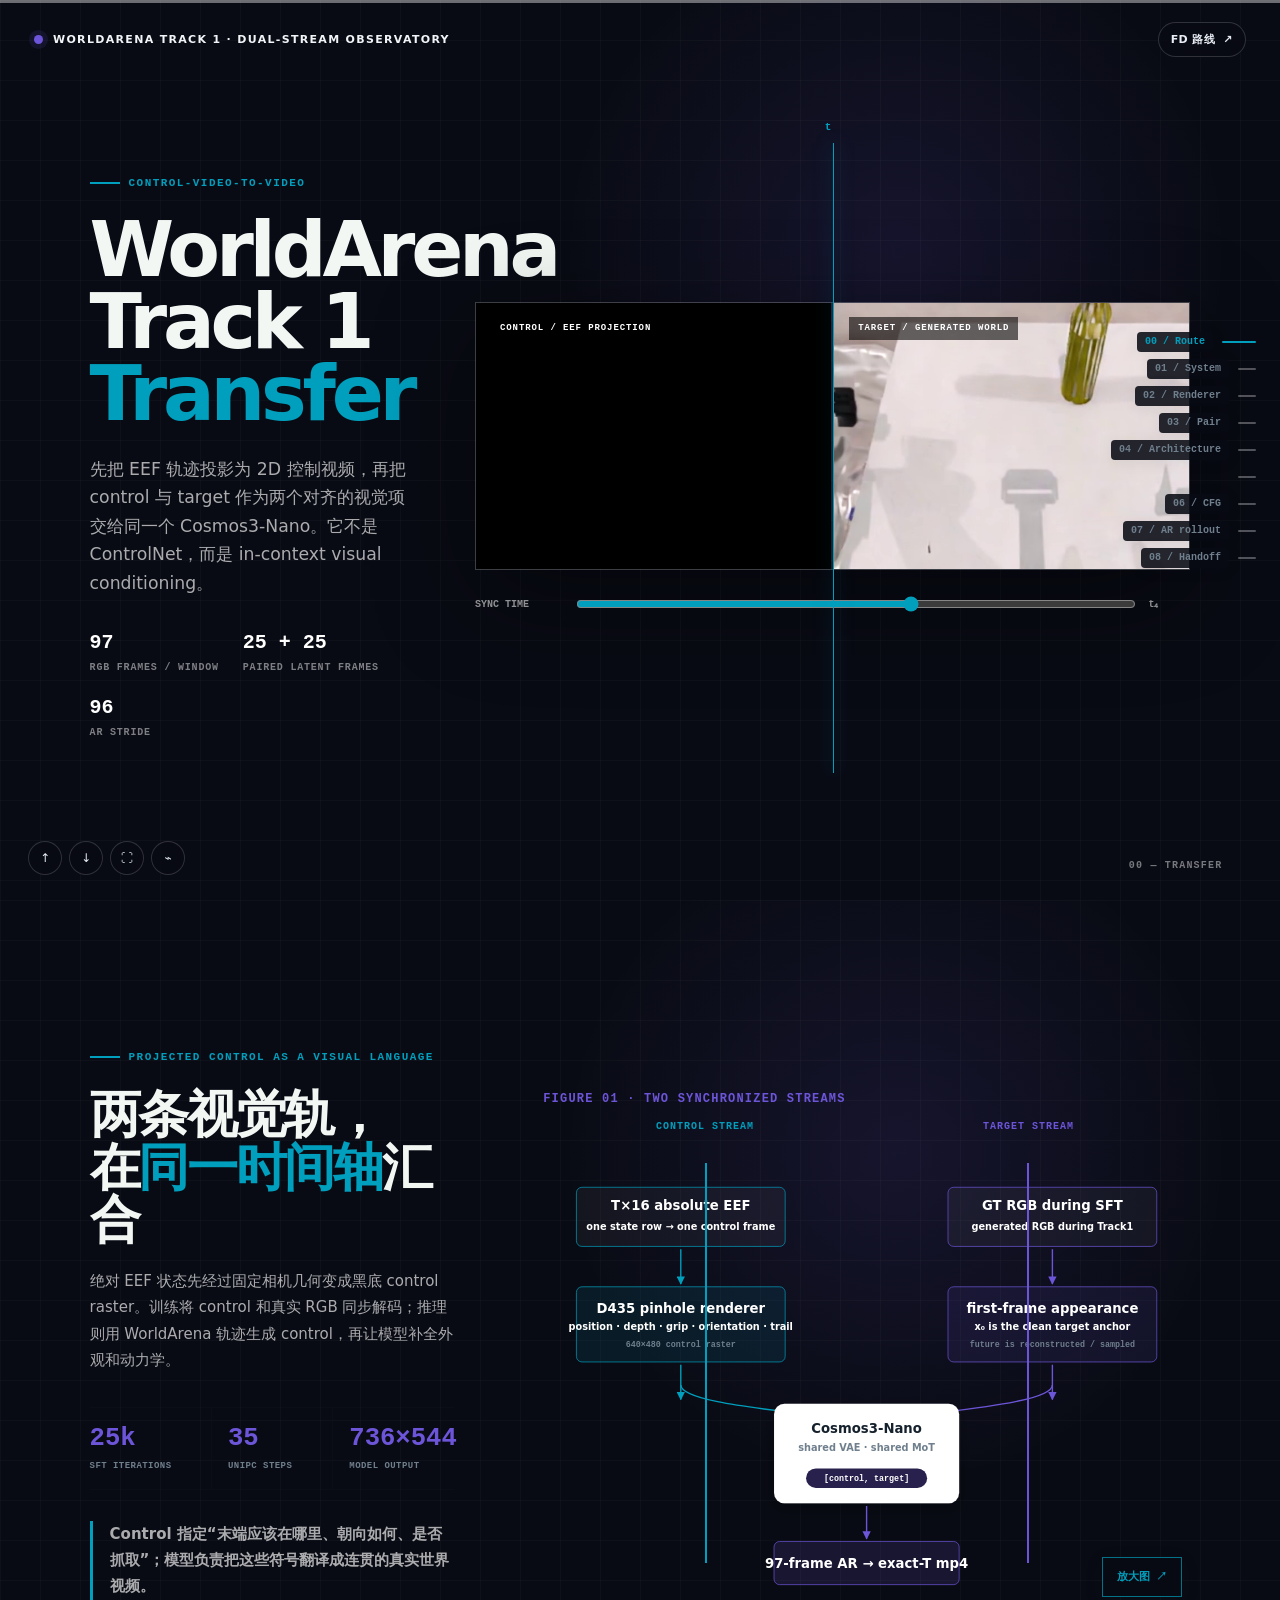
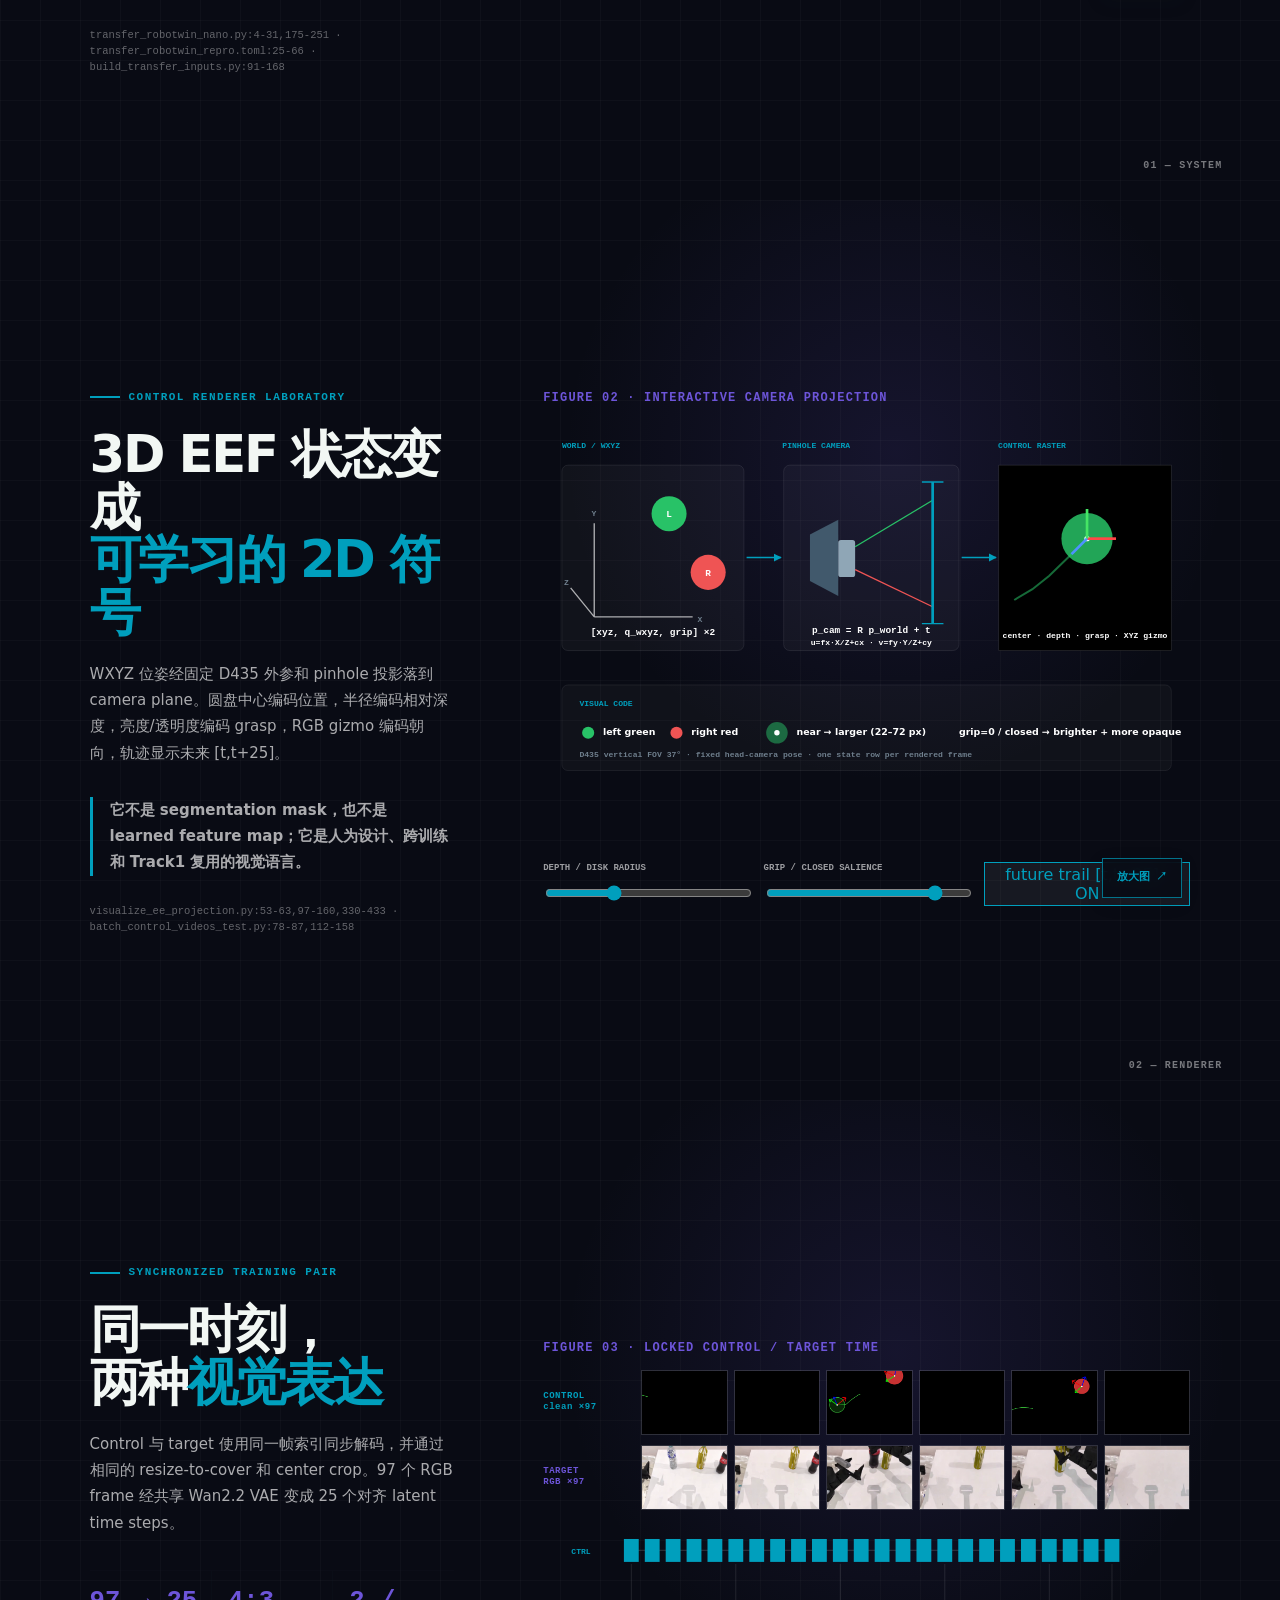
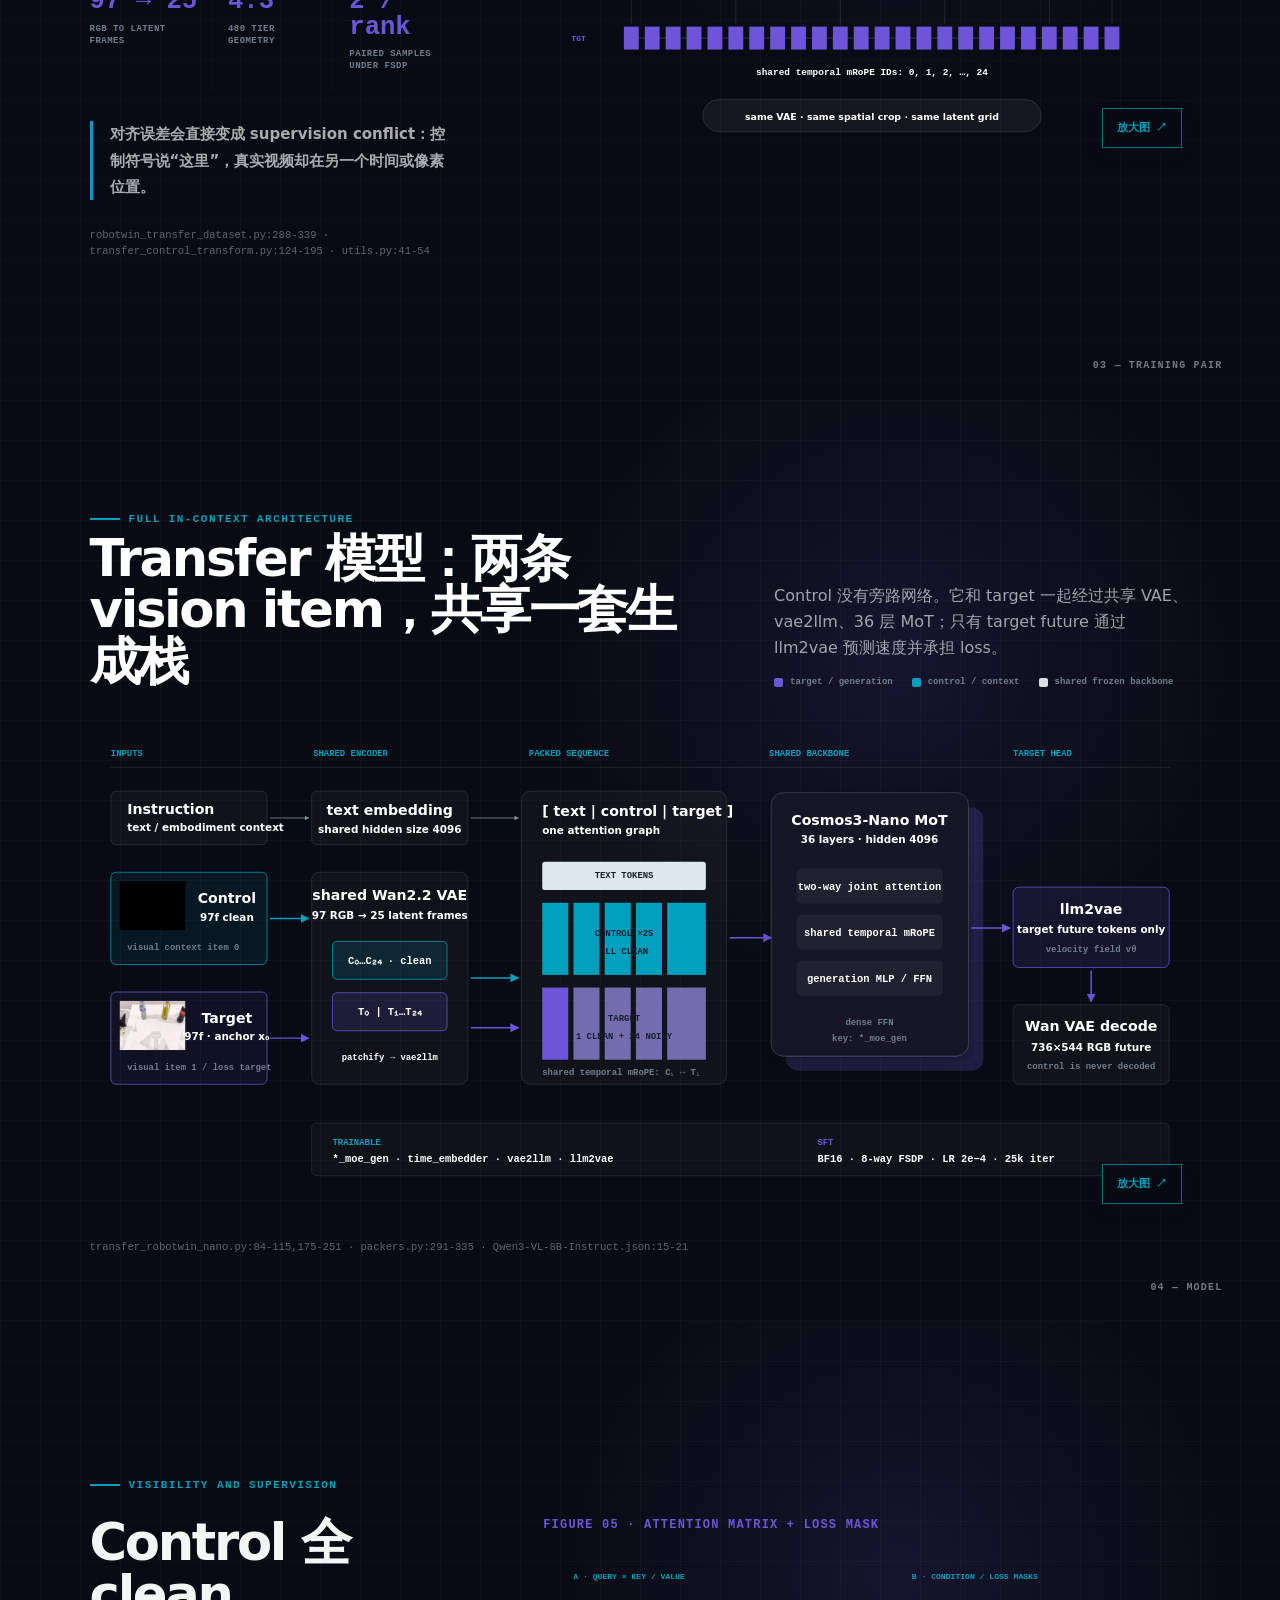
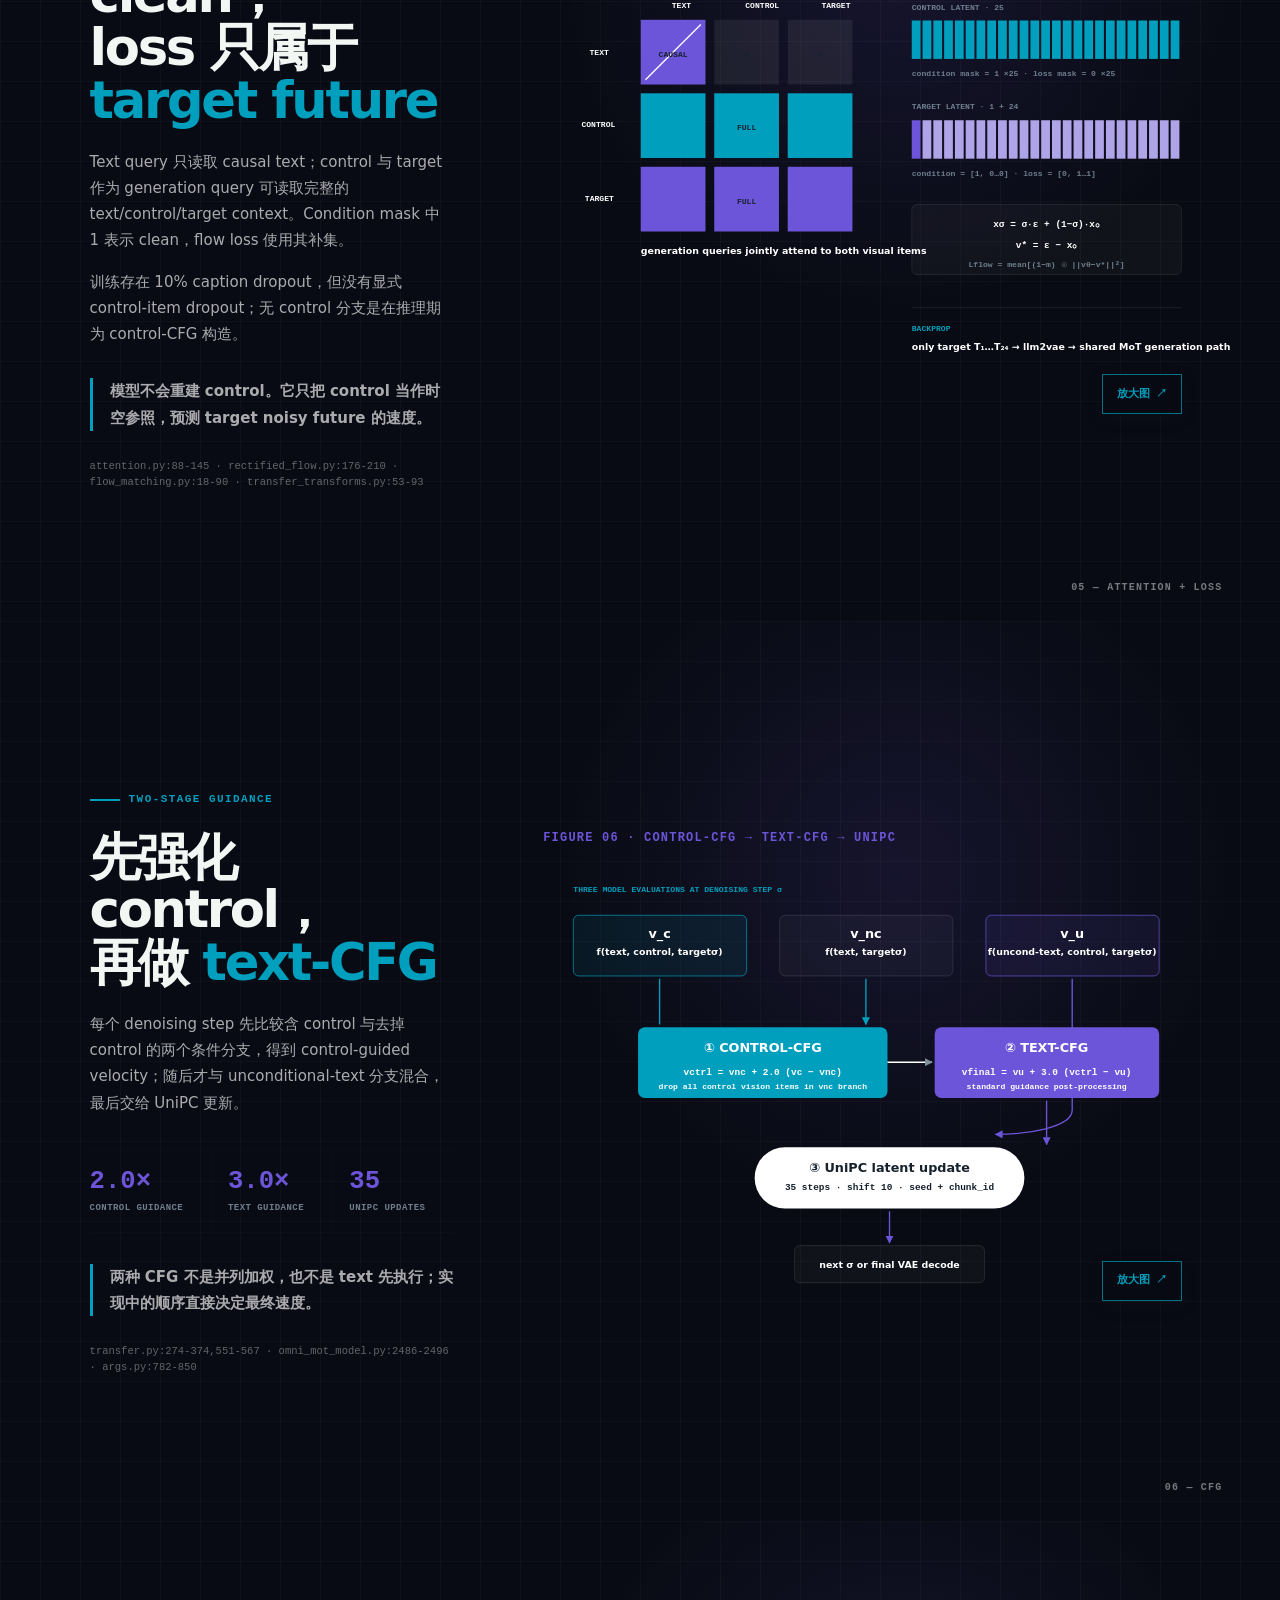
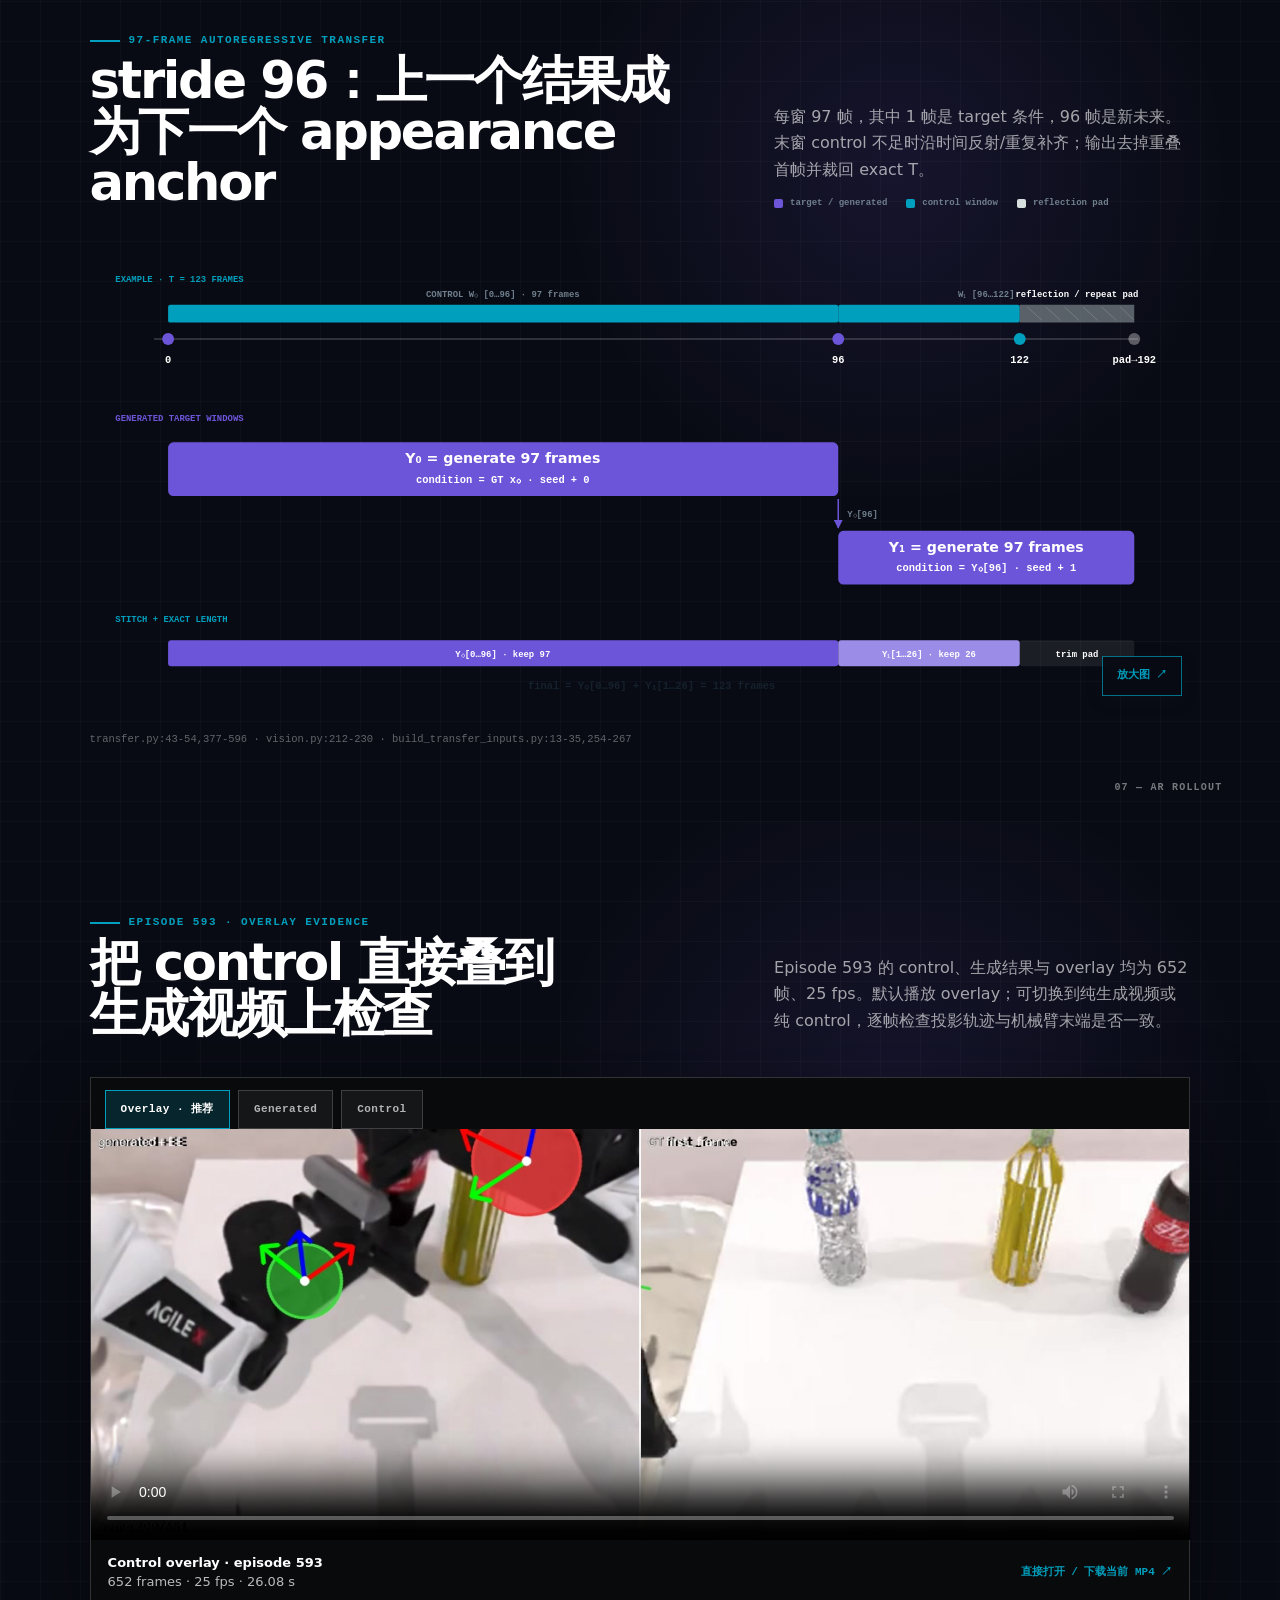
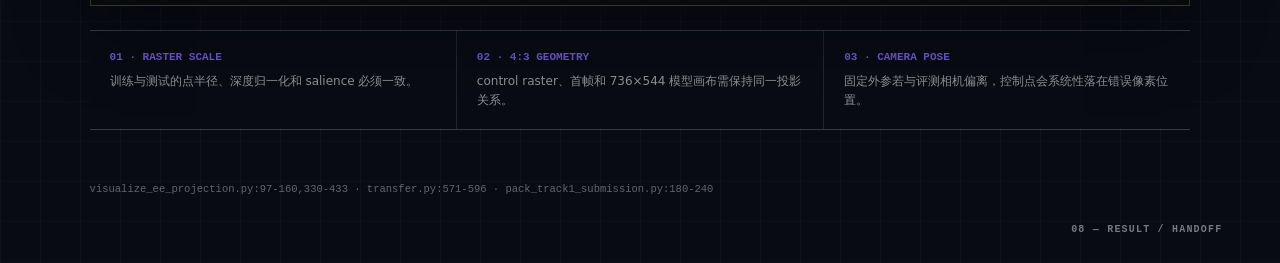
==== WorldArena_Track1_Transfer.html @ 80fefab1 "Initial commit: WorldArena Track1 offline explainer" ====
<!doctype html>
<html lang="zh-CN">
<head>
  <meta charset="utf-8">
  <meta name="viewport" content="width=device-width,initial-scale=1">
  <meta name="color-scheme" content="dark">
  <title>WorldArena Track 1 · Transfer / Control-Video-to-Video</title>
  <link rel="stylesheet" href="route_explainer.css">
</head>
<body class="transfer">
  <div class="progress" aria-hidden="true"><i></i></div>
  <header class="masthead">
    <div class="brand">WorldArena Track 1 · Dual-stream Observatory</div>
    <a class="route-switch" href="WorldArena_Track1_FD.html">FD 路线 <span aria-hidden="true">↗</span></a>
  </header>
  <nav class="chapter-nav" aria-label="章节导航">
    <a href="#cover"><span>00 / Route</span></a>
    <a href="#overview"><span>01 / System</span></a>
    <a href="#renderer"><span>02 / Renderer</span></a>
    <a href="#pair"><span>03 / Pair</span></a>
    <a href="#architecture"><span>04 / Architecture</span></a>
    <a href="#attention"><span>05 / Attention + Loss</span></a>
    <a href="#sampling"><span>06 / CFG</span></a>
    <a href="#ar"><span>07 / AR rollout</span></a>
    <a href="#result"><span>08 / Handoff</span></a>
  </nav>
  <div class="controls" aria-label="演示控制">
    <button data-prev title="上一节">↑</button>
    <button data-next title="下一节">↓</button>
    <button data-fullscreen title="全屏（F）">⛶</button>
    <button data-print title="打印 / 导出 PDF">⌁</button>
  </div>

  <svg width="0" height="0" style="position:absolute" aria-hidden="true">
    <defs>
      <marker id="arrow" viewBox="0 0 10 10" refX="9" refY="5" markerWidth="6" markerHeight="6" orient="auto-start-reverse"><path d="M0 0 10 5 0 10z" fill="#81919a"/></marker>
      <marker id="arrow-accent" viewBox="0 0 10 10" refX="9" refY="5" markerWidth="6" markerHeight="6" orient="auto-start-reverse"><path d="M0 0 10 5 0 10z" fill="#6d55d9"/></marker>
      <marker id="arrow-hot" viewBox="0 0 10 10" refX="9" refY="5" markerWidth="6" markerHeight="6" orient="auto-start-reverse"><path d="M0 0 10 5 0 10z" fill="#009fbd"/></marker>
      <filter id="soft-shadow" x="-20%" y="-20%" width="140%" height="150%"><feDropShadow dx="0" dy="8" stdDeviation="10" flood-color="#000" flood-opacity=".3"/></filter>
    </defs>
  </svg>

  <main>
    <section class="scene dual-hero dark" id="cover" data-index="00 — TRANSFER">
      <div class="hero-copy">
        <p class="eyebrow" data-animate>Control-video-to-video</p>
        <h1 data-animate="delay-1">WorldArena<br>Track 1 <em>Transfer</em></h1>
        <p class="lede" data-animate="delay-2">先把 EEF 轨迹投影为 2D 控制视频，再把 control 与 target 作为两个对齐的视觉项交给同一个 Cosmos3-Nano。它不是 ControlNet，而是 in-context visual conditioning。</p>
        <div class="hero-meta" data-animate="delay-3">
          <div><b>97</b><span>RGB frames / window</span></div>
          <div><b>25 + 25</b><span>paired latent frames</span></div>
          <div><b>96</b><span>AR stride</span></div>
        </div>
      </div>
      <div class="dual-stage" data-animate="delay-2" aria-label="同步 control 与 target 输出预览">
        <div class="dual-frame">
          <div class="dual-pane" data-label="CONTROL / EEF PROJECTION"><img id="hero-control" src="assets/demos/transfer593_control_04.png" alt="第4个时刻的控制视频帧"></div>
          <div class="dual-pane" data-label="TARGET / GENERATED WORLD"><img id="hero-output" src="assets/demos/transfer593_generated_04.png" alt="第4个时刻的生成输出帧"></div>
          <div class="sync-cursor" aria-hidden="true"></div>
        </div>
        <label class="scrubber"><span>SYNC TIME</span><input id="hero-scrub" type="range" min="1" max="6" value="4" step="1" aria-label="同步浏览 control 和 output 帧"><output id="hero-time">t₄</output></label>
      </div>
    </section>

    <section class="scene split dark" id="overview" data-index="01 — SYSTEM">
      <div class="copy">
        <p class="eyebrow" data-animate>Projected control as a visual language</p>
        <h2 data-animate="delay-1">两条视觉轨，<br>在<span style="color:var(--accent-2)">同一时间轴</span>汇合</h2>
        <p data-animate="delay-2">绝对 EEF 状态先经过固定相机几何变成黑底 control raster。训练将 control 和真实 RGB 同步解码；推理则用 WorldArena 轨迹生成 control，再让模型补全外观和动力学。</p>
        <div class="metrics" data-animate="delay-2">
          <div class="metric"><b>25k</b><span>SFT iterations</span></div>
          <div class="metric"><b>35</b><span>UniPC steps</span></div>
          <div class="metric"><b>736×544</b><span>model output</span></div>
        </div>
        <p class="takeaway" data-animate="delay-3">Control 指定“末端应该在哪里、朝向如何、是否抓取”；模型负责把这些符号翻译成连贯的真实世界视频。</p>
        <p class="source">transfer_robotwin_nano.py:4-31,175-251 · transfer_robotwin_repro.toml:25-66 · build_transfer_inputs.py:91-168</p>
      </div>
      <div class="figure paired-rails" data-animate="delay-1">
        <span class="figure-label">Figure 01 · two synchronized streams</span>
        <div class="rail-labels"><span>CONTROL STREAM</span><span>TARGET STREAM</span></div>
        <svg viewBox="0 0 930 650" role="img" aria-label="Transfer 从 EEF 控制到生成视频的双流系统图">
          <rect x="48" y="55" width="300" height="85" rx="8" fill="#ffffff0b" stroke="#009fbd"/>
          <text x="198" y="88" text-anchor="middle" class="label inverse" fill="#fff">T×16 absolute EEF</text><text x="198" y="116" text-anchor="middle" class="small inverse" fill="#fff">one state row → one control frame</text>
          <rect x="582" y="55" width="300" height="85" rx="8" fill="#ffffff0b" stroke="#6d55d9"/>
          <text x="732" y="88" text-anchor="middle" class="label inverse" fill="#fff">GT RGB during SFT</text><text x="732" y="116" text-anchor="middle" class="small inverse" fill="#fff">generated RGB during Track1</text>
          <path d="M198 144V194" stroke="#009fbd" stroke-width="2" marker-end="url(#arrow-hot)"/><path d="M732 144V194" stroke="#6d55d9" stroke-width="2" marker-end="url(#arrow-accent)"/>
          <rect x="48" y="198" width="300" height="108" rx="8" fill="#009fbd1b" stroke="#009fbd"/>
          <text x="198" y="235" text-anchor="middle" class="label inverse" fill="#fff">D435 pinhole renderer</text><text x="198" y="260" text-anchor="middle" class="small inverse" fill="#fff">position · depth · grip · orientation · trail</text><text x="198" y="285" text-anchor="middle" class="micro" fill="#63e0f3">640×480 control raster</text>
          <rect x="582" y="198" width="300" height="108" rx="8" fill="#6d55d91b" stroke="#6d55d9"/>
          <text x="732" y="235" text-anchor="middle" class="label inverse" fill="#fff">first-frame appearance</text><text x="732" y="260" text-anchor="middle" class="small inverse" fill="#fff">x₀ is the clean target anchor</text><text x="732" y="285" text-anchor="middle" class="micro" fill="#a99cff">future is reconstructed / sampled</text>
          <path d="M198 310V360" stroke="#009fbd" stroke-width="2" marker-end="url(#arrow-hot)"/><path d="M732 310V360" stroke="#6d55d9" stroke-width="2" marker-end="url(#arrow-accent)"/>
          <path d="M198 339C198 368 385 378 433 390" fill="none" stroke="#009fbd" stroke-width="2"/>
          <path d="M732 339C732 368 545 378 497 390" fill="none" stroke="#6d55d9" stroke-width="2"/>
          <rect x="332" y="366" width="266" height="143" rx="15" fill="#fff" filter="url(#soft-shadow)"/>
          <text x="465" y="408" text-anchor="middle" class="label">Cosmos3-Nano</text><text x="465" y="434" text-anchor="middle" class="small">shared VAE · shared MoT</text>
          <rect x="378" y="459" width="174" height="28" rx="14" fill="#28204d"/><text x="465" y="477" text-anchor="middle" class="micro inverse" fill="#fff">[control, target]</text>
          <path d="M465 513V560" stroke="#6d55d9" stroke-width="2" marker-end="url(#arrow-accent)"/>
          <rect x="332" y="564" width="266" height="62" rx="8" fill="#6d55d927" stroke="#6d55d9"/>
          <text x="465" y="602" text-anchor="middle" class="label inverse" fill="#fff">97-frame AR → exact-T mp4</text>
        </svg>
      </div>
    </section>

    <section class="scene split dark" id="renderer" data-index="02 — RENDERER">
      <div class="copy">
        <p class="eyebrow" data-animate>Control renderer laboratory</p>
        <h2 data-animate="delay-1">3D EEF 状态变成<br><span style="color:var(--accent-2)">可学习的 2D 符号</span></h2>
        <p data-animate="delay-2">WXYZ 位姿经固定 D435 外参和 pinhole 投影落到 camera plane。圆盘中心编码位置，半径编码相对深度，亮度/透明度编码 grasp，RGB gizmo 编码朝向，轨迹显示未来 [t,t+25]。</p>
        <p class="takeaway" data-animate="delay-3">它不是 segmentation mask，也不是 learned feature map；它是人为设计、跨训练和 Track1 复用的视觉语言。</p>
        <p class="source">visualize_ee_projection.py:53-63,97-160,330-433 · batch_control_videos_test.py:78-87,112-158</p>
      </div>
      <div class="figure" data-animate="delay-1">
        <span class="figure-label">Figure 02 · interactive camera projection</span>
        <svg id="renderer-svg" viewBox="0 0 960 620" role="img" aria-label="EEF 从世界坐标到相机平面的投影实验图">
          <text x="28" y="42" class="micro accent2" fill="#009fbd">WORLD / WXYZ</text><text x="355" y="42" class="micro accent2" fill="#009fbd">PINHOLE CAMERA</text><text x="675" y="42" class="micro accent2" fill="#009fbd">CONTROL RASTER</text>
          <rect x="28" y="67" width="270" height="275" rx="9" fill="#ffffff08" stroke="#ffffff20"/>
          <path d="M76 292V153M76 292H222M76 292L41 249" stroke="#fff" stroke-width="2" opacity=".65"/>
          <text x="72" y="142" class="micro" fill="#53dd8b">Y</text><text x="229" y="299" class="micro" fill="#ff6b6b">X</text><text x="31" y="245" class="micro" fill="#65a7ff">Z</text>
          <circle cx="187" cy="139" r="26" fill="#28c267"/><text x="187" y="144" text-anchor="middle" class="mono inverse" fill="#fff">L</text>
          <circle cx="245" cy="226" r="26" fill="#ef5454"/><text x="245" y="231" text-anchor="middle" class="mono inverse" fill="#fff">R</text>
          <text x="163" y="319" text-anchor="middle" class="mono inverse" fill="#fff">[xyz, q_wxyz, grip] ×2</text>

          <path d="M302 204H353" stroke="#009fbd" stroke-width="2" marker-end="url(#arrow-hot)"/>
          <rect x="357" y="67" width="260" height="275" rx="9" fill="#ffffff08" stroke="#ffffff20"/>
          <path d="M396 170L438 148V261L396 239Z" fill="#41596c"/><rect x="438" y="178" width="25" height="55" rx="4" fill="#8fa6b6"/>
          <path id="ray-l" d="M463 188L578 119" stroke="#28c267" stroke-width="2"/><path id="ray-r" d="M463 222L578 277" stroke="#ef5454" stroke-width="2"/>
          <path d="M578 92V302" stroke="#009fbd" stroke-width="4"/><path d="M562 92H594M562 302H594" stroke="#009fbd" stroke-width="2"/>
          <text x="487" y="316" text-anchor="middle" class="mono inverse" fill="#fff">p_cam = R p_world + t</text><text x="487" y="334" text-anchor="middle" class="micro inverse" fill="#fff">u=fx·X/Z+cx · v=fy·Y/Z+cy</text>

          <path d="M621 204H672" stroke="#009fbd" stroke-width="2" marker-end="url(#arrow-hot)"/>
          <rect x="676" y="67" width="256" height="275" fill="#000" stroke="#ffffff25"/>
          <polyline id="future-trail" points="699,267 726,251 751,231 780,203 807,176" fill="none" stroke="#28c267" stroke-width="3" opacity=".55"/>
          <circle id="control-disk" cx="807" cy="176" r="38" fill="#28c267" fill-opacity=".85"/>
          <circle cx="807" cy="176" r="4" fill="#fff"/>
          <path d="M807 176L850 176" stroke="#ff4747" stroke-width="4"/><path d="M807 176L807 132" stroke="#45e565" stroke-width="4"/><path d="M807 176L784 199" stroke="#4e92ff" stroke-width="4"/>
          <text x="804" y="323" text-anchor="middle" class="micro inverse" fill="#fff">center · depth · grasp · XYZ gizmo</text>

          <rect x="28" y="393" width="904" height="127" rx="9" fill="#ffffff07" stroke="#ffffff1c"/>
          <text x="54" y="425" class="micro accent2" fill="#009fbd">VISUAL CODE</text>
          <circle cx="67" cy="464" r="9" fill="#28c267"/><text x="89" y="468" class="small inverse" fill="#fff">left green</text>
          <circle cx="198" cy="464" r="9" fill="#ef5454"/><text x="220" y="468" class="small inverse" fill="#fff">right red</text>
          <circle cx="347" cy="464" r="16" fill="#28c267" opacity=".5"/><circle cx="347" cy="464" r="4" fill="#fff"/><text x="376" y="468" class="small inverse" fill="#fff">near → larger (22–72 px)</text>
          <text x="617" y="468" class="small inverse" fill="#fff">grip=0 / closed → brighter + more opaque</text>
          <text x="54" y="500" class="micro" fill="#ffffff88">D435 vertical FOV 37° · fixed head-camera pose · one state row per rendered frame</text>
        </svg>
        <div class="lab-controls">
          <label>DEPTH / DISK RADIUS<input id="depth" type="range" min="22" max="72" value="38" aria-label="控制投影圆盘半径"></label>
          <label>GRIP / CLOSED SALIENCE<input id="grip" type="range" min="0" max="100" value="85" aria-label="控制抓取亮度和透明度"></label>
          <button id="trail-toggle" type="button" aria-pressed="true">future trail [t,t+25] · ON</button>
        </div>
      </div>
    </section>

    <section class="scene split dark" id="pair" data-index="03 — TRAINING PAIR">
      <div class="copy">
        <p class="eyebrow" data-animate>Synchronized training pair</p>
        <h2 data-animate="delay-1">同一时刻，<br>两种<span style="color:var(--accent-2)">视觉表达</span></h2>
        <p data-animate="delay-2">Control 与 target 使用同一帧索引同步解码，并通过相同的 resize-to-cover 和 center crop。97 个 RGB frame 经共享 Wan2.2 VAE 变成 25 个对齐 latent time steps。</p>
        <div class="metrics" data-animate="delay-2">
          <div class="metric"><b>97 → 25</b><span>RGB to latent frames</span></div>
          <div class="metric"><b>4:3</b><span>480 tier geometry</span></div>
          <div class="metric"><b>2 / rank</b><span>paired samples under FSDP</span></div>
        </div>
        <p class="takeaway" data-animate="delay-3">对齐误差会直接变成 supervision conflict：控制符号说“这里”，真实视频却在另一个时间或像素位置。</p>
        <p class="source">robotwin_transfer_dataset.py:288-339 · transfer_control_transform.py:124-195 · utils.py:41-54</p>
      </div>
      <div class="figure" data-animate="delay-1">
        <span class="figure-label">Figure 03 · locked control / target time</span>
        <div class="cinema-pair">
          <div class="cinema-row"><b>CONTROL<br>clean ×97</b><img src="assets/demos/transfer593_control_01.png" alt="control 1"><img src="assets/demos/transfer593_control_02.png" alt="control 2"><img src="assets/demos/transfer593_control_03.png" alt="control 3"><img src="assets/demos/transfer593_control_04.png" alt="control 4"><img src="assets/demos/transfer593_control_05.png" alt="control 5"><img src="assets/demos/transfer593_control_06.png" alt="control 6"></div>
          <div class="cinema-row target"><b>TARGET<br>RGB ×97</b><img src="assets/demos/transfer593_generated_01.png" alt="target 1"><img src="assets/demos/transfer593_generated_02.png" alt="target 2"><img src="assets/demos/transfer593_generated_03.png" alt="target 3"><img src="assets/demos/transfer593_generated_04.png" alt="target 4"><img src="assets/demos/transfer593_generated_05.png" alt="target 5"><img src="assets/demos/transfer593_generated_06.png" alt="target 6"></div>
        </div>
        <svg viewBox="0 0 960 360" role="img" aria-label="两条视频流进入共享VAE并对齐为25个latent时间点">
          <path d="M120 60H850" stroke="#ffffff22" stroke-width="2"/><path d="M120 190H850" stroke="#ffffff22" stroke-width="2"/>
          <text x="42" y="65" class="micro accent2" fill="#009fbd">CTRL</text><text x="42" y="195" class="micro accent" fill="#6d55d9">TGT</text>
          <g fill="#009fbd"><rect x="120" y="43" width="22" height="34"/><rect x="151" y="43" width="22" height="34"/><rect x="182" y="43" width="22" height="34"/><rect x="213" y="43" width="22" height="34"/><rect x="244" y="43" width="22" height="34"/><rect x="275" y="43" width="22" height="34"/><rect x="306" y="43" width="22" height="34"/><rect x="337" y="43" width="22" height="34"/><rect x="368" y="43" width="22" height="34"/><rect x="399" y="43" width="22" height="34"/><rect x="430" y="43" width="22" height="34"/><rect x="461" y="43" width="22" height="34"/><rect x="492" y="43" width="22" height="34"/><rect x="523" y="43" width="22" height="34"/><rect x="554" y="43" width="22" height="34"/><rect x="585" y="43" width="22" height="34"/><rect x="616" y="43" width="22" height="34"/><rect x="647" y="43" width="22" height="34"/><rect x="678" y="43" width="22" height="34"/><rect x="709" y="43" width="22" height="34"/><rect x="740" y="43" width="22" height="34"/><rect x="771" y="43" width="22" height="34"/><rect x="802" y="43" width="22" height="34"/><rect x="833" y="43" width="22" height="34"/></g>
          <g fill="#6d55d9"><rect x="120" y="173" width="22" height="34"/><rect x="151" y="173" width="22" height="34"/><rect x="182" y="173" width="22" height="34"/><rect x="213" y="173" width="22" height="34"/><rect x="244" y="173" width="22" height="34"/><rect x="275" y="173" width="22" height="34"/><rect x="306" y="173" width="22" height="34"/><rect x="337" y="173" width="22" height="34"/><rect x="368" y="173" width="22" height="34"/><rect x="399" y="173" width="22" height="34"/><rect x="430" y="173" width="22" height="34"/><rect x="461" y="173" width="22" height="34"/><rect x="492" y="173" width="22" height="34"/><rect x="523" y="173" width="22" height="34"/><rect x="554" y="173" width="22" height="34"/><rect x="585" y="173" width="22" height="34"/><rect x="616" y="173" width="22" height="34"/><rect x="647" y="173" width="22" height="34"/><rect x="678" y="173" width="22" height="34"/><rect x="709" y="173" width="22" height="34"/><rect x="740" y="173" width="22" height="34"/><rect x="771" y="173" width="22" height="34"/><rect x="802" y="173" width="22" height="34"/><rect x="833" y="173" width="22" height="34"/></g>
          <g stroke="#ffffff28" stroke-width="1"><path d="M131 80V170"/><path d="M286 80V170"/><path d="M441 80V170"/><path d="M596 80V170"/><path d="M751 80V170"/><path d="M844 80V170"/></g>
          <text x="488" y="245" text-anchor="middle" class="mono inverse" fill="#fff">shared temporal mRoPE IDs: 0, 1, 2, …, 24</text>
          <rect x="237" y="281" width="502" height="48" rx="24" fill="#ffffff0c" stroke="#ffffff28"/><text x="488" y="311" text-anchor="middle" class="small inverse" fill="#fff">same VAE · same spatial crop · same latent grid</text>
        </svg>
      </div>
    </section>

    <section class="scene wide-scene dark" id="architecture" data-index="04 — MODEL">
      <div class="wide-head">
        <div>
          <p class="eyebrow" data-animate>Full in-context architecture</p>
          <h2 data-animate="delay-1" style="color:#fff">Transfer 模型：两条 vision item，共享一套生成栈</h2>
        </div>
        <div data-animate="delay-2">
          <p style="color:rgba(255,255,255,.62)">Control 没有旁路网络。它和 target 一起经过共享 VAE、vae2llm、36 层 MoT；只有 target future 通过 llm2vae 预测速度并承担 loss。</p>
          <div class="legend"><span><i></i>target / generation</span><span><i></i>control / context</span><span><i></i>shared frozen backbone</span></div>
        </div>
      </div>
      <div class="wide-figure" data-animate="delay-1">
        <svg viewBox="0 0 1480 650" role="img" aria-label="Transfer两个视觉项共享VAE和MoT的完整模型结构">
          <text x="28" y="42" class="micro accent2" fill="#009fbd">INPUTS</text><text x="300" y="42" class="micro accent2" fill="#009fbd">SHARED ENCODER</text><text x="590" y="42" class="micro accent2" fill="#009fbd">PACKED SEQUENCE</text><text x="913" y="42" class="micro accent2" fill="#009fbd">SHARED BACKBONE</text><text x="1241" y="42" class="micro accent2" fill="#009fbd">TARGET HEAD</text>
          <path d="M28 57H1452" stroke="#ffffff1f"/>
          <rect x="28" y="89" width="210" height="72" rx="7" fill="#ffffff08" stroke="#ffffff25"/><text x="50" y="119" class="label inverse" fill="#fff">Instruction</text><text x="50" y="143" class="small inverse" fill="#fff">text / embodiment context</text>
          <rect x="28" y="198" width="210" height="124" rx="7" fill="#009fbd16" stroke="#009fbd"/><image href="assets/demos/transfer593_control_04.png" x="40" y="210" width="88" height="66"/><text x="184" y="239" text-anchor="middle" class="label inverse" fill="#fff">Control</text><text x="184" y="263" text-anchor="middle" class="small inverse" fill="#fff">97f clean</text><text x="50" y="303" class="micro" fill="#51d6ed">visual context item 0</text>
          <rect x="28" y="359" width="210" height="124" rx="7" fill="#6d55d916" stroke="#6d55d9"/><image href="assets/demos/transfer593_generated_01.png" x="40" y="371" width="88" height="66"/><text x="184" y="400" text-anchor="middle" class="label inverse" fill="#fff">Target</text><text x="184" y="424" text-anchor="middle" class="small inverse" fill="#fff">97f · anchor x₀</text><text x="50" y="464" class="micro" fill="#aa9cff">visual item 1 / loss target</text>

          <path d="M242 125H294" stroke="#8b9aa2" marker-end="url(#arrow)"/><path d="M242 260H294" stroke="#009fbd" stroke-width="2" marker-end="url(#arrow-hot)"/><path d="M242 421H294" stroke="#6d55d9" stroke-width="2" marker-end="url(#arrow-accent)"/>
          <rect x="298" y="89" width="210" height="72" rx="7" fill="#ffffff08" stroke="#ffffff25"/><text x="403" y="121" text-anchor="middle" class="label inverse" fill="#fff">text embedding</text><text x="403" y="145" text-anchor="middle" class="small inverse" fill="#fff">shared hidden size 4096</text>
          <rect x="298" y="198" width="210" height="285" rx="10" fill="#ffffff08" stroke="#ffffff25"/>
          <text x="403" y="235" text-anchor="middle" class="label inverse" fill="#fff">shared Wan2.2 VAE</text><text x="403" y="261" text-anchor="middle" class="small inverse" fill="#fff">97 RGB → 25 latent frames</text>
          <rect x="326" y="291" width="154" height="51" rx="6" fill="#009fbd25" stroke="#009fbd"/><text x="403" y="321" text-anchor="middle" class="mono inverse" fill="#fff">C₀…C₂₄ · clean</text>
          <rect x="326" y="360" width="154" height="51" rx="6" fill="#6d55d925" stroke="#6d55d9"/><text x="403" y="390" text-anchor="middle" class="mono inverse" fill="#fff">T₀ | T₁…T₂₄</text>
          <text x="403" y="451" text-anchor="middle" class="micro inverse" fill="#fff">patchify → vae2llm</text>

          <path d="M512 125H576" stroke="#8b9aa2" marker-end="url(#arrow)"/><path d="M512 340H576" stroke="#009fbd" stroke-width="2" marker-end="url(#arrow-hot)"/><path d="M512 407H576" stroke="#6d55d9" stroke-width="2" marker-end="url(#arrow-accent)"/>
          <rect x="580" y="89" width="276" height="394" rx="12" fill="#ffffff08" stroke="#ffffff25"/>
          <text x="608" y="122" class="label inverse" fill="#fff">[ text | control | target ]</text><text x="608" y="146" class="small inverse" fill="#fff">one attention graph</text>
          <rect x="608" y="184" width="220" height="38" rx="4" fill="#dce8ee"/><text x="718" y="203" class="token-text">TEXT TOKENS</text>
          <g fill="#009fbd"><rect x="608" y="239" width="35" height="97"/><rect x="650" y="239" width="35" height="97"/><rect x="692" y="239" width="35" height="97"/><rect x="734" y="239" width="35" height="97"/><rect x="776" y="239" width="52" height="97"/></g><text x="718" y="281" class="token-text inverse" fill="#fff">CONTROL ×25</text><text x="718" y="305" class="token-text inverse" fill="#fff">ALL CLEAN</text>
          <rect x="608" y="353" width="35" height="97" fill="#6d55d9"/><g fill="#aa9cff" opacity=".65"><rect x="650" y="353" width="35" height="97"/><rect x="692" y="353" width="35" height="97"/><rect x="734" y="353" width="35" height="97"/><rect x="776" y="353" width="52" height="97"/></g><text x="718" y="395" class="token-text inverse" fill="#fff">TARGET</text><text x="718" y="419" class="token-text inverse" fill="#fff">1 CLEAN + 24 NOISY</text>
          <text x="608" y="471" class="micro" fill="#51d6ed">shared temporal mRoPE: Cᵢ ↔ Tᵢ</text>

          <path d="M860 286H916" stroke="#6d55d9" stroke-width="2" marker-end="url(#arrow-accent)"/>
          <g opacity=".24"><rect x="936" y="111" width="265" height="354" rx="16" fill="#6d55d9"/><rect x="926" y="101" width="265" height="354" rx="16" fill="#ffffff0c" stroke="#ffffff35"/></g>
          <rect x="916" y="91" width="265" height="354" rx="16" fill="#171525" stroke="#ffffff32" filter="url(#soft-shadow)"/>
          <text x="1048" y="135" text-anchor="middle" class="label inverse" fill="#fff">Cosmos3-Nano MoT</text><text x="1048" y="159" text-anchor="middle" class="small inverse" fill="#fff">36 layers · hidden 4096</text>
          <rect x="950" y="193" width="197" height="47" rx="7" fill="#ffffff0c"/><text x="1048" y="222" text-anchor="middle" class="mono inverse" fill="#fff">two-way joint attention</text>
          <rect x="950" y="255" width="197" height="47" rx="7" fill="#ffffff0c"/><text x="1048" y="284" text-anchor="middle" class="mono inverse" fill="#fff">shared temporal mRoPE</text>
          <rect x="950" y="317" width="197" height="47" rx="7" fill="#ffffff0c"/><text x="1048" y="346" text-anchor="middle" class="mono inverse" fill="#fff">generation MLP / FFN</text>
          <text x="1048" y="404" text-anchor="middle" class="micro" fill="#aa9cff">dense FFN</text><text x="1048" y="425" text-anchor="middle" class="micro" fill="#aa9cff">key: *_moe_gen</text>

          <path d="M1185 273H1237" stroke="#6d55d9" stroke-width="2" marker-end="url(#arrow-accent)"/>
          <rect x="1241" y="218" width="210" height="108" rx="8" fill="#6d55d91e" stroke="#6d55d9"/>
          <text x="1346" y="254" text-anchor="middle" class="label inverse" fill="#fff">llm2vae</text><text x="1346" y="280" text-anchor="middle" class="small inverse" fill="#fff">target future tokens only</text><text x="1346" y="305" text-anchor="middle" class="micro" fill="#aa9cff">velocity field vθ</text>
          <path d="M1346 330V372" stroke="#6d55d9" stroke-width="2" marker-end="url(#arrow-accent)"/>
          <rect x="1241" y="376" width="210" height="107" rx="8" fill="#ffffff08" stroke="#ffffff25"/>
          <text x="1346" y="412" text-anchor="middle" class="label inverse" fill="#fff">Wan VAE decode</text><text x="1346" y="438" text-anchor="middle" class="small inverse" fill="#fff">736×544 RGB future</text><text x="1346" y="462" text-anchor="middle" class="micro" fill="#51d6ed">control is never decoded</text>

          <rect x="298" y="535" width="1153" height="71" rx="7" fill="#ffffff07" stroke="#ffffff1f"/>
          <text x="326" y="565" class="micro accent2" fill="#009fbd">TRAINABLE</text><text x="326" y="587" class="mono inverse" fill="#fff">*_moe_gen · time_embedder · vae2llm · llm2vae</text>
          <text x="978" y="565" class="micro accent" fill="#6d55d9">SFT</text><text x="978" y="587" class="mono inverse" fill="#fff">BF16 · 8-way FSDP · LR 2e−4 · 25k iter</text>
        </svg>
      </div>
      <p class="source">transfer_robotwin_nano.py:84-115,175-251 · packers.py:291-335 · Qwen3-VL-8B-Instruct.json:15-21</p>
    </section>

    <section class="scene split dark" id="attention" data-index="05 — ATTENTION + LOSS">
      <div class="copy">
        <p class="eyebrow" data-animate>Visibility and supervision</p>
        <h2 data-animate="delay-1">Control 全 clean，<br>loss 只属于<span style="color:var(--accent-2)"> target future</span></h2>
        <p data-animate="delay-2">Text query 只读取 causal text；control 与 target 作为 generation query 可读取完整的 text/control/target context。Condition mask 中 1 表示 clean，flow loss 使用其补集。</p>
        <p data-animate="delay-2">训练存在 10% caption dropout，但没有显式 control-item dropout；无 control 分支是在推理期为 control-CFG 构造。</p>
        <p class="takeaway" data-animate="delay-3">模型不会重建 control。它只把 control 当作时空参照，预测 target noisy future 的速度。</p>
        <p class="source">attention.py:88-145 · rectified_flow.py:176-210 · flow_matching.py:18-90 · transfer_transforms.py:53-93</p>
      </div>
      <div class="figure" data-animate="delay-1">
        <span class="figure-label">Figure 05 · attention matrix + loss mask</span>
        <svg viewBox="0 0 960 700" role="img" aria-label="Transfer注意力可见性和target-only flow loss">
          <text x="45" y="48" class="micro accent2" fill="#009fbd">A · QUERY × KEY / VALUE</text>
          <text x="191" y="91" class="micro inverse" fill="#fff">TEXT</text><text x="300" y="91" class="micro inverse" fill="#fff">CONTROL</text><text x="413" y="91" class="micro inverse" fill="#fff">TARGET</text>
          <text x="69" y="160" class="micro inverse" fill="#fff">TEXT</text><text x="57" y="267" class="micro inverse" fill="#fff">CONTROL</text><text x="62" y="377" class="micro inverse" fill="#fff">TARGET</text>
          <g transform="translate(145 108)">
            <rect width="96" height="96" fill="#6d55d9"/><path d="M7 89L89 7" stroke="#fff" stroke-width="2"/><text x="48" y="52" class="token-text inverse" fill="#fff">CAUSAL</text>
            <rect x="109" width="96" height="96" fill="#ffffff12"/><text x="157" y="52" class="token-text inverse" fill="#fff">×</text><rect x="218" width="96" height="96" fill="#ffffff12"/><text x="266" y="52" class="token-text inverse" fill="#fff">×</text>
            <rect y="109" width="96" height="96" fill="#009fbd"/><rect x="109" y="109" width="96" height="96" fill="#009fbd"/><rect x="218" y="109" width="96" height="96" fill="#009fbd"/>
            <rect y="218" width="96" height="96" fill="#6d55d9"/><rect x="109" y="218" width="96" height="96" fill="#6d55d9"/><rect x="218" y="218" width="96" height="96" fill="#6d55d9"/>
            <text x="157" y="161" class="token-text inverse" fill="#fff">FULL</text><text x="157" y="270" class="token-text inverse" fill="#fff">FULL</text>
          </g>
          <text x="145" y="456" class="small inverse" fill="#fff">generation queries jointly attend to both visual items</text>

          <text x="547" y="48" class="micro accent2" fill="#009fbd">B · CONDITION / LOSS MASKS</text>
          <text x="547" y="93" class="micro" fill="#51d6ed">CONTROL LATENT · 25</text>
          <g transform="translate(547 109)" fill="#009fbd"><rect width="13" height="57"/><rect x="16" width="13" height="57"/><rect x="32" width="13" height="57"/><rect x="48" width="13" height="57"/><rect x="64" width="13" height="57"/><rect x="80" width="13" height="57"/><rect x="96" width="13" height="57"/><rect x="112" width="13" height="57"/><rect x="128" width="13" height="57"/><rect x="144" width="13" height="57"/><rect x="160" width="13" height="57"/><rect x="176" width="13" height="57"/><rect x="192" width="13" height="57"/><rect x="208" width="13" height="57"/><rect x="224" width="13" height="57"/><rect x="240" width="13" height="57"/><rect x="256" width="13" height="57"/><rect x="272" width="13" height="57"/><rect x="288" width="13" height="57"/><rect x="304" width="13" height="57"/><rect x="320" width="13" height="57"/><rect x="336" width="13" height="57"/><rect x="352" width="13" height="57"/><rect x="368" width="13" height="57"/><rect x="384" width="13" height="57"/></g>
          <text x="547" y="192" class="micro" fill="#51d6ed">condition mask = 1 ×25 · loss mask = 0 ×25</text>
          <text x="547" y="241" class="micro" fill="#aa9cff">TARGET LATENT · 1 + 24</text>
          <rect x="547" y="257" width="13" height="57" fill="#6d55d9"/><g transform="translate(563 257)" fill="#b0a4e9"><rect width="13" height="57"/><rect x="16" width="13" height="57"/><rect x="32" width="13" height="57"/><rect x="48" width="13" height="57"/><rect x="64" width="13" height="57"/><rect x="80" width="13" height="57"/><rect x="96" width="13" height="57"/><rect x="112" width="13" height="57"/><rect x="128" width="13" height="57"/><rect x="144" width="13" height="57"/><rect x="160" width="13" height="57"/><rect x="176" width="13" height="57"/><rect x="192" width="13" height="57"/><rect x="208" width="13" height="57"/><rect x="224" width="13" height="57"/><rect x="240" width="13" height="57"/><rect x="256" width="13" height="57"/><rect x="272" width="13" height="57"/><rect x="288" width="13" height="57"/><rect x="304" width="13" height="57"/><rect x="320" width="13" height="57"/><rect x="336" width="13" height="57"/><rect x="352" width="13" height="57"/><rect x="368" width="13" height="57"/></g>
          <text x="547" y="340" class="micro" fill="#aa9cff">condition = [1, 0…0] · loss = [0, 1…1]</text>
          <rect x="547" y="382" width="400" height="104" rx="8" fill="#ffffff08" stroke="#ffffff20"/>
          <text x="747" y="416" text-anchor="middle" class="mono inverse" fill="#fff">xσ = σ·ε + (1−σ)·x₀</text><text x="747" y="447" text-anchor="middle" class="mono inverse" fill="#fff">v* = ε − x₀</text><text x="747" y="474" text-anchor="middle" class="micro" fill="#aa9cff">Lflow = mean[(1−m) ⊙ ||vθ−v*||²]</text>
          <path d="M547 535H947" stroke="#ffffff20"/><text x="547" y="569" class="micro accent2" fill="#009fbd">BACKPROP</text><text x="547" y="598" class="small inverse" fill="#fff">only target T₁…T₂₄ → llm2vae → shared MoT generation path</text>
        </svg>
      </div>
    </section>

    <section class="scene split dark" id="sampling" data-index="06 — CFG">
      <div class="copy">
        <p class="eyebrow" data-animate>Two-stage guidance</p>
        <h2 data-animate="delay-1">先强化 control，<br>再做<span style="color:var(--accent-2)"> text-CFG</span></h2>
        <p data-animate="delay-2">每个 denoising step 先比较含 control 与去掉 control 的两个条件分支，得到 control-guided velocity；随后才与 unconditional-text 分支混合，最后交给 UniPC 更新。</p>
        <div class="metrics" data-animate="delay-2">
          <div class="metric"><b>2.0×</b><span>control guidance</span></div>
          <div class="metric"><b>3.0×</b><span>text guidance</span></div>
          <div class="metric"><b>35</b><span>UniPC updates</span></div>
        </div>
        <p class="takeaway" data-animate="delay-3">两种 CFG 不是并列加权，也不是 text 先执行；实现中的顺序直接决定最终速度。</p>
        <p class="source">transfer.py:274-374,551-567 · omni_mot_model.py:2486-2496 · args.py:782-850</p>
      </div>
      <div class="figure" data-animate="delay-1">
        <span class="figure-label">Figure 06 · control-CFG → text-CFG → UniPC</span>
        <svg viewBox="0 0 960 660" role="img" aria-label="Transfer 推理的两阶段CFG计算顺序">
          <text x="45" y="48" class="micro accent2" fill="#009fbd">THREE MODEL EVALUATIONS AT DENOISING STEP σ</text>
          <rect x="45" y="82" width="257" height="90" rx="8" fill="#009fbd18" stroke="#009fbd"/><text x="173" y="116" text-anchor="middle" class="label inverse" fill="#fff">v_c</text><text x="173" y="141" text-anchor="middle" class="small inverse" fill="#fff">f(text, control, targetσ)</text>
          <rect x="351" y="82" width="257" height="90" rx="8" fill="#ffffff08" stroke="#ffffff28"/><text x="479" y="116" text-anchor="middle" class="label inverse" fill="#fff">v_nc</text><text x="479" y="141" text-anchor="middle" class="small inverse" fill="#fff">f(text, targetσ)</text>
          <rect x="657" y="82" width="257" height="90" rx="8" fill="#6d55d918" stroke="#6d55d9"/><text x="785" y="116" text-anchor="middle" class="label inverse" fill="#fff">v_u</text><text x="785" y="141" text-anchor="middle" class="small inverse" fill="#fff">f(uncond-text, control, targetσ)</text>

          <path d="M173 176V244M479 176V244" stroke="#009fbd" stroke-width="2" marker-end="url(#arrow-hot)"/>
          <rect x="141" y="248" width="370" height="105" rx="10" fill="#009fbd"/>
          <text x="326" y="285" text-anchor="middle" class="label inverse" fill="#fff">① CONTROL-CFG</text><text x="326" y="319" text-anchor="middle" class="mono inverse" fill="#fff">vctrl = vnc + 2.0 (vc − vnc)</text><text x="326" y="340" text-anchor="middle" class="micro inverse" fill="#fff">drop all control vision items in vnc branch</text>
          <path d="M511 300H577" stroke="#fff" stroke-width="2" marker-end="url(#arrow)"/><path d="M785 176V371C785 397 718 407 671 407" fill="none" stroke="#6d55d9" stroke-width="2" marker-end="url(#arrow-accent)"/>
          <rect x="581" y="248" width="333" height="105" rx="10" fill="#6d55d9"/>
          <text x="747" y="285" text-anchor="middle" class="label inverse" fill="#fff">② TEXT-CFG</text><text x="747" y="319" text-anchor="middle" class="mono inverse" fill="#fff">vfinal = vu + 3.0 (vctrl − vu)</text><text x="747" y="340" text-anchor="middle" class="micro inverse" fill="#fff">standard guidance post-processing</text>

          <path d="M747 357V422" stroke="#6d55d9" stroke-width="2" marker-end="url(#arrow-accent)"/>
          <rect x="314" y="426" width="400" height="91" rx="45" fill="#fff"/>
          <text x="514" y="463" text-anchor="middle" class="label">③ UniPC latent update</text><text x="514" y="490" text-anchor="middle" class="mono">35 steps · shift 10 · seed + chunk_id</text>
          <path d="M514 521V568" stroke="#6d55d9" stroke-width="2" marker-end="url(#arrow-accent)"/>
          <rect x="373" y="572" width="282" height="55" rx="8" fill="#ffffff08" stroke="#ffffff28"/><text x="514" y="605" text-anchor="middle" class="small inverse" fill="#fff">next σ or final VAE decode</text>
        </svg>
      </div>
    </section>

    <section class="scene wide-scene dark" id="ar" data-index="07 — AR ROLLOUT">
      <div class="wide-head">
        <div>
          <p class="eyebrow" data-animate>97-frame autoregressive transfer</p>
          <h2 data-animate="delay-1" style="color:#fff">stride 96：上一个结果成为下一个 appearance anchor</h2>
        </div>
        <div data-animate="delay-2">
          <p style="color:rgba(255,255,255,.62)">每窗 97 帧，其中 1 帧是 target 条件，96 帧是新未来。末窗 control 不足时沿时间反射/重复补齐；输出去掉重叠首帧并裁回 exact T。</p>
          <div class="legend"><span><i></i>target / generated</span><span><i></i>control window</span><span><i></i>reflection pad</span></div>
        </div>
      </div>
      <div class="wide-figure" data-animate="delay-1">
        <svg viewBox="0 0 1480 610" role="img" aria-label="Transfer 97帧窗口、stride96和末窗反射padding">
          <text x="34" y="48" class="micro accent2" fill="#009fbd">EXAMPLE · T = 123 FRAMES</text>
          <path d="M86 125H1409" stroke="#ffffff35" stroke-width="2"/>
          <circle cx="105" cy="125" r="8" fill="#6d55d9"/><circle cx="1006" cy="125" r="8" fill="#6d55d9"/><circle cx="1250" cy="125" r="8" fill="#009fbd"/><circle cx="1404" cy="125" r="8" fill="#ffffff55"/>
          <text x="105" y="157" text-anchor="middle" class="mono inverse" fill="#fff">0</text><text x="1006" y="157" text-anchor="middle" class="mono inverse" fill="#fff">96</text><text x="1250" y="157" text-anchor="middle" class="mono inverse" fill="#fff">122</text><text x="1404" y="157" text-anchor="middle" class="mono inverse" fill="#fff">pad→192</text>
          <rect x="105" y="79" width="901" height="24" rx="3" fill="#009fbd"/><text x="555" y="69" text-anchor="middle" class="micro" fill="#51d6ed">CONTROL W₀ [0…96] · 97 frames</text>
          <rect x="1006" y="79" width="244" height="24" rx="3" fill="#009fbd"/><path d="M1250 79H1404V103H1250Z" fill="#8d989c" opacity=".6"/>
          <g stroke="#ffffff38"><path d="M1260 82L1280 100M1285 82L1305 100M1310 82L1330 100M1335 82L1355 100M1360 82L1380 100M1385 82L1403 99"/></g>
          <text x="1205" y="69" text-anchor="middle" class="micro" fill="#51d6ed">W₁ [96…122]</text><text x="1327" y="69" text-anchor="middle" class="micro inverse" fill="#fff">reflection / repeat pad</text>

          <text x="34" y="235" class="micro accent" fill="#6d55d9">GENERATED TARGET WINDOWS</text>
          <rect x="105" y="264" width="901" height="72" rx="7" fill="#6d55d9"/><text x="555" y="292" text-anchor="middle" class="label inverse" fill="#fff">Y₀ = generate 97 frames</text><text x="555" y="318" text-anchor="middle" class="mono inverse" fill="#fff">condition = GT x₀ · seed + 0</text>
          <path d="M1006 340V379" stroke="#6d55d9" stroke-width="2" marker-end="url(#arrow-accent)"/><text x="1018" y="365" class="micro" fill="#aa9cff">Y₀[96]</text>
          <rect x="1006" y="383" width="398" height="72" rx="7" fill="#6d55d9"/><text x="1205" y="411" text-anchor="middle" class="label inverse" fill="#fff">Y₁ = generate 97 frames</text><text x="1205" y="437" text-anchor="middle" class="mono inverse" fill="#fff">condition = Y₀[96] · seed + 1</text>

          <text x="34" y="505" class="micro accent2" fill="#009fbd">STITCH + EXACT LENGTH</text>
          <rect x="105" y="530" width="901" height="35" rx="4" fill="#6d55d9"/><rect x="1006" y="530" width="244" height="35" rx="4" fill="#9b8ce8"/><rect x="1250" y="530" width="154" height="35" rx="4" fill="#ffffff14"/>
          <text x="555" y="553" text-anchor="middle" class="micro inverse" fill="#fff">Y₀[0…96] · keep 97</text><text x="1128" y="553" text-anchor="middle" class="micro inverse" fill="#fff">Y₁[1…26] · keep 26</text><text x="1327" y="553" text-anchor="middle" class="micro inverse" fill="#fff">trim pad</text>
          <text x="755" y="595" text-anchor="middle" class="mono" fill="#fff">final = Y₀[0…96] + Y₁[1…26] = 123 frames</text>
        </svg>
      </div>
      <p class="source">transfer.py:43-54,377-596 · vision.py:212-230 · build_transfer_inputs.py:13-35,254-267</p>
    </section>

    <section class="scene dark" id="result" data-index="08 — RESULT / HANDOFF">
      <div class="wide-head">
        <div>
          <p class="eyebrow" data-animate>Episode 593 · overlay evidence</p>
          <h2 data-animate="delay-1" style="color:#fff">把 control 直接叠到<br>生成视频上检查</h2>
        </div>
        <p data-animate="delay-2" style="color:rgba(255,255,255,.62)">Episode 593 的 control、生成结果与 overlay 均为 652 帧、25 fps。默认播放 overlay；可切换到纯生成视频或纯 control，逐帧检查投影轨迹与机械臂末端是否一致。</p>
      </div>
      <div class="result-canvas" data-animate="delay-1">
        <div class="demo-player wide">
          <div class="demo-tabs" role="group" aria-label="选择 Transfer episode 593 展示视频">
            <button type="button" aria-pressed="true" data-demo-src="assets/demos/transfer_episode593_overlay.mp4" data-demo-wide="true" data-demo-label="Control overlay">Overlay · 推荐</button>
            <button type="button" aria-pressed="false" data-demo-src="assets/demos/transfer_episode593_generated.mp4" data-demo-wide="false" data-demo-label="Generated output">Generated</button>
            <button type="button" aria-pressed="false" data-demo-src="assets/demos/transfer_episode593_control.mp4" data-demo-wide="false" data-demo-label="Control raster">Control</button>
          </div>
          <video id="transfer-demo-video" controls playsinline preload="metadata" poster="assets/demos/transfer_episode593_overlay_poster.jpg">
            <source src="assets/demos/transfer_episode593_overlay.mp4" type="video/mp4">
            浏览器无法内嵌播放，请使用下方“直接打开视频”。
          </video>
          <img class="print-demo-poster" src="assets/demos/transfer_episode593_overlay_poster.jpg" alt="Transfer episode 593 control overlay poster">
          <div class="demo-meta">
            <span><b id="transfer-demo-label">Control overlay · episode 593</b><br>652 frames · 25 fps · 26.08 s</span>
            <a id="transfer-demo-link" href="assets/demos/transfer_episode593_overlay.mp4" target="_blank" download>直接打开 / 下载当前 MP4 ↗</a>
          </div>
        </div>
        <div class="gap-list">
          <div><b>01 · RASTER SCALE</b><span>训练与测试的点半径、深度归一化和 salience 必须一致。</span></div>
          <div><b>02 · 4:3 GEOMETRY</b><span>control raster、首帧和 736×544 模型画布需保持同一投影关系。</span></div>
          <div><b>03 · CAMERA POSE</b><span>固定外参若与评测相机偏离，控制点会系统性落在错误像素位置。</span></div>
        </div>
        <p class="source">visualize_ee_projection.py:97-160,330-433 · transfer.py:571-596 · pack_track1_submission.py:180-240</p>
      </div>
    </section>
  </main>
  <script src="route_explainer.js"></script>
  <script>
    (() => {
      const scrub = document.querySelector('#hero-scrub');
      const control = document.querySelector('#hero-control');
      const output = document.querySelector('#hero-output');
      const time = document.querySelector('#hero-time');
      scrub?.addEventListener('input', () => {
        const n = String(scrub.value).padStart(2, '0');
        control.src = `assets/demos/transfer593_control_${n}.png`;
        output.src = `assets/demos/transfer593_generated_${n}.png`;
        time.value = `t${String.fromCharCode(8320 + Number(scrub.value))}`;
      });
      const disk = document.querySelector('#control-disk');
      document.querySelector('#depth')?.addEventListener('input', e => disk?.setAttribute('r', e.target.value));
      document.querySelector('#grip')?.addEventListener('input', e => {
        const a = .4 + Number(e.target.value) / 100 * .45;
        disk?.setAttribute('fill-opacity', a.toFixed(2));
      });
      document.querySelector('#trail-toggle')?.addEventListener('click', e => {
        const on = e.currentTarget.getAttribute('aria-pressed') !== 'true';
        e.currentTarget.setAttribute('aria-pressed', String(on));
        e.currentTarget.textContent = `future trail [t,t+25] · ${on ? 'ON' : 'OFF'}`;
        const trail = document.querySelector('#future-trail');
        if (trail) trail.style.display = on ? '' : 'none';
      });
      const demoVideo = document.querySelector('#transfer-demo-video');
      const demoPlayer = demoVideo?.closest('.demo-player');
      const demoLink = document.querySelector('#transfer-demo-link');
      const demoLabel = document.querySelector('#transfer-demo-label');
      document.querySelectorAll('[data-demo-src]').forEach(button => {
        button.addEventListener('click', () => {
          const src = button.dataset.demoSrc;
          demoVideo.pause();
          demoVideo.src = src;
          demoVideo.removeAttribute('poster');
          demoVideo.load();
          demoLink.href = src;
          demoLabel.textContent = `${button.dataset.demoLabel} · episode 593`;
          demoPlayer.classList.toggle('wide', button.dataset.demoWide === 'true');
          document.querySelectorAll('[data-demo-src]').forEach(item => item.setAttribute('aria-pressed', String(item === button)));
        });
      });
    })();
  </script>
</body>
</html>
---- route_explainer.css ----
:root {
  --ink: #15212c;
  --ink-2: #344555;
  --muted: #6f7f8d;
  --paper: #f7f7f3;
  --paper-2: #edf1f0;
  --line: rgba(21, 33, 44, .14);
  --white: #fff;
  --accent: #087f72;
  --accent-rgb: 8, 127, 114;
  --accent-2: #f1663d;
  --accent-2-rgb: 241, 102, 61;
  --dark: #0d3534;
  --sans: Inter, ui-sans-serif, system-ui, -apple-system, BlinkMacSystemFont, "Segoe UI", "PingFang SC", "Microsoft YaHei", sans-serif;
  --mono: "SFMono-Regular", Consolas, "Liberation Mono", monospace;
}

* { box-sizing: border-box; }
html { scroll-behavior: smooth; background: var(--paper); }
body {
  margin: 0;
  color: var(--ink);
  background:
    linear-gradient(90deg, rgba(25, 43, 53, .027) 1px, transparent 1px),
    linear-gradient(rgba(25, 43, 53, .027) 1px, transparent 1px),
    var(--paper);
  background-size: 32px 32px;
  font-family: var(--sans);
  text-rendering: optimizeLegibility;
  overflow-x: hidden;
}

body.transfer {
  --accent: #6d55d9;
  --accent-rgb: 109, 85, 217;
  --accent-2: #009fbd;
  --accent-2-rgb: 0, 159, 189;
  --dark: #28204d;
  background: #090b14;
}

.transfer .scene.dark {
  background:
    linear-gradient(90deg, rgba(255,255,255,.025) 1px, transparent 1px),
    linear-gradient(rgba(255,255,255,.025) 1px, transparent 1px),
    radial-gradient(circle at 70% 28%, rgba(var(--accent-rgb), .13), transparent 30%),
    #090b14;
  background-size: 40px 40px, 40px 40px, auto, auto;
}
.transfer .masthead .brand { color: #f2f5f8; }
.transfer .route-switch,
.transfer .controls button { color: #e8edf3; background: rgba(9,11,20,.72); border-color: rgba(255,255,255,.16); }
.transfer .chapter-nav a span { background: rgba(9,11,20,.88); }
.transfer .chapter-nav a::after { background: rgba(255,255,255,.3); }
.transfer .chapter-nav a.active::after { background: var(--accent-2); }
.transfer .chapter-nav a.active { color: var(--accent-2); }

button, a { font: inherit; }
a { color: inherit; }
button { color: inherit; }

.progress {
  position: fixed;
  inset: 0 0 auto 0;
  z-index: 100;
  height: 3px;
  background: rgba(255,255,255,.4);
}
.progress > i {
  display: block;
  width: 0;
  height: 100%;
  background: linear-gradient(90deg, var(--accent), var(--accent-2));
  transition: width .15s linear;
}

.masthead {
  position: fixed;
  inset: 22px 34px auto 34px;
  z-index: 70;
  display: flex;
  justify-content: space-between;
  align-items: center;
  pointer-events: none;
}
.brand, .route-switch { pointer-events: auto; }
.brand {
  display: flex;
  align-items: center;
  gap: 10px;
  color: var(--ink);
  font-size: 11px;
  font-weight: 760;
  letter-spacing: .12em;
  text-transform: uppercase;
}
.brand::before {
  content: "";
  width: 9px;
  height: 9px;
  border-radius: 50%;
  background: var(--accent);
  box-shadow: 0 0 0 5px rgba(var(--accent-rgb), .12);
}
.route-switch {
  display: inline-flex;
  align-items: center;
  gap: 8px;
  padding: 9px 12px;
  border: 1px solid var(--line);
  border-radius: 999px;
  background: rgba(247,247,243,.78);
  backdrop-filter: blur(14px);
  text-decoration: none;
  font-size: 11px;
  font-weight: 700;
  letter-spacing: .04em;
  transition: transform .25s ease, border-color .25s ease, color .25s ease;
}
.route-switch:hover { transform: translateY(-2px); border-color: var(--accent); color: var(--accent); }

.chapter-nav {
  position: fixed;
  z-index: 80;
  right: 24px;
  top: 50%;
  transform: translateY(-50%);
  display: grid;
  gap: 7px;
}
.chapter-nav a {
  display: flex;
  align-items: center;
  justify-content: flex-end;
  gap: 9px;
  text-decoration: none;
  font: 650 10px/1 var(--mono);
  color: var(--muted);
}
.chapter-nav a span {
  opacity: 0;
  transform: translateX(8px);
  transition: opacity .22s ease, transform .22s ease;
  padding: 5px 8px;
  border-radius: 4px;
  background: rgba(247,247,243,.88);
  box-shadow: 0 2px 16px rgba(16,32,41,.07);
  white-space: nowrap;
}
.chapter-nav a::after {
  content: "";
  width: 18px;
  height: 2px;
  border-radius: 4px;
  background: rgba(21,33,44,.28);
  transition: width .22s ease, background .22s ease;
}
.chapter-nav a:hover span, .chapter-nav a.active span { opacity: 1; transform: none; }
.chapter-nav a.active { color: var(--accent); }
.chapter-nav a.active::after { width: 34px; background: var(--accent); }

.scene {
  position: relative;
  min-height: 100svh;
  padding: 92px max(7vw, 72px) 66px;
  display: grid;
  align-items: center;
  overflow: hidden;
}
.scene::after {
  content: attr(data-index);
  position: absolute;
  right: 4.5vw;
  bottom: 3.2vh;
  font: 700 10px/1 var(--mono);
  color: rgba(var(--accent-rgb), .7);
  letter-spacing: .12em;
}
.scene.tint {
  background: linear-gradient(135deg, rgba(var(--accent-rgb), .055), rgba(var(--accent-2-rgb), .025) 58%, transparent 58%);
}
.scene.dark {
  color: #f2f7f4;
  background:
    radial-gradient(circle at 72% 28%, rgba(var(--accent-2-rgb), .13), transparent 27%),
    radial-gradient(circle at 35% 65%, rgba(var(--accent-rgb), .18), transparent 31%),
    var(--dark);
}
.scene.dark::after { color: rgba(255,255,255,.45); }

.hero {
  min-height: 100svh;
  padding-top: 84px;
  grid-template-columns: minmax(360px, .82fr) minmax(520px, 1.18fr);
  gap: clamp(36px, 6vw, 105px);
}
.hero-copy { align-self: center; max-width: 670px; }
.eyebrow {
  display: flex;
  align-items: center;
  gap: 9px;
  margin: 0 0 24px;
  color: var(--accent);
  font: 750 11px/1.2 var(--mono);
  letter-spacing: .13em;
  text-transform: uppercase;
}
.eyebrow::before { content: ""; width: 30px; height: 2px; background: currentColor; }
.dark .eyebrow { color: var(--accent-2); }
h1, h2, h3, p { margin-top: 0; }
h1 {
  margin-bottom: 24px;
  font-size: clamp(52px, 6vw, 104px);
  line-height: .94;
  letter-spacing: -.055em;
  font-weight: 790;
}
h1 em { display: block; color: var(--accent-2); font-style: normal; }
.lede {
  max-width: 620px;
  margin-bottom: 36px;
  color: rgba(255,255,255,.66);
  font-size: clamp(16px, 1.35vw, 21px);
  line-height: 1.65;
}
.hero-meta { display: flex; gap: 24px; flex-wrap: wrap; }
.hero-meta div { min-width: 110px; }
.hero-meta b { display: block; color: #fff; font: 700 20px/1 var(--mono); }
.hero-meta span { display: block; margin-top: 8px; color: rgba(255,255,255,.48); font: 600 10px/1.3 var(--mono); text-transform: uppercase; letter-spacing: .08em; }

.hero-visual { position: relative; min-height: 650px; }
.hero-orbit {
  position: absolute;
  width: min(55vw, 730px);
  aspect-ratio: 1;
  left: 50%;
  top: 50%;
  transform: translate(-50%,-50%);
  border: 1px solid rgba(255,255,255,.12);
  border-radius: 50%;
}
.hero-orbit::before, .hero-orbit::after {
  content: "";
  position: absolute;
  border: 1px solid rgba(255,255,255,.1);
  border-radius: 50%;
  inset: 12%;
}
.hero-orbit::after { inset: 27%; }
.hero-core {
  position: absolute;
  left: 50%; top: 50%;
  width: 210px; height: 210px;
  transform: translate(-50%,-50%);
  border-radius: 50%;
  display: grid;
  place-items: center;
  text-align: center;
  background: rgba(255,255,255,.96);
  color: var(--dark);
  box-shadow: 0 24px 90px rgba(0,0,0,.33), 0 0 0 14px rgba(255,255,255,.05);
}
.hero-core b { font-size: 23px; letter-spacing: -.03em; }
.hero-core span { display: block; margin-top: 5px; color: var(--muted); font: 600 10px/1.3 var(--mono); }
.orbit-shot {
  position: absolute;
  width: clamp(180px, 19vw, 275px);
  aspect-ratio: 4/3;
  object-fit: cover;
  border: 5px solid rgba(255,255,255,.92);
  box-shadow: 0 18px 48px rgba(0,0,0,.34);
  transition: transform .45s cubic-bezier(.2,.8,.2,1);
}
.orbit-shot:hover { transform: translateY(-8px) rotate(0deg) scale(1.03) !important; z-index: 5; }
.orbit-shot.s1 { left: 3%; top: 11%; transform: rotate(-5deg); }
.orbit-shot.s2 { right: 1%; top: 16%; transform: rotate(5deg); }
.orbit-shot.s3 { right: 9%; bottom: 3%; transform: rotate(-3deg); }
.orbit-shot.s4 { left: 1%; bottom: 8%; transform: rotate(4deg); }
.flow-ring {
  position: absolute;
  inset: 8%;
  border-radius: 50%;
  border-top: 2px solid var(--accent-2);
  border-right: 2px solid transparent;
  animation: spin 18s linear infinite;
}

.dual-hero {
  min-height: 100svh;
  padding-top: 82px;
  grid-template-columns: minmax(320px, .62fr) minmax(630px, 1.38fr);
  gap: clamp(35px, 5vw, 80px);
}
.dual-stage { position: relative; min-height: 630px; display: grid; align-content: center; }
.dual-frame {
  display: grid;
  grid-template-columns: 1fr 1fr;
  gap: 3px;
  background: rgba(255,255,255,.08);
  border: 1px solid rgba(255,255,255,.14);
  box-shadow: 0 28px 100px rgba(0,0,0,.42);
}
.dual-pane { position: relative; aspect-ratio: 4/3; overflow: hidden; background: #000; }
.dual-pane img { width: 100%; height: 100%; object-fit: cover; display: block; }
.dual-pane::before {
  content: attr(data-label);
  position: absolute;
  z-index: 2;
  top: 14px;
  left: 15px;
  color: #fff;
  font: 700 9px/1 var(--mono);
  letter-spacing: .1em;
  text-transform: uppercase;
  padding: 7px 9px;
  background: rgba(0,0,0,.58);
}
.sync-cursor { position: absolute; z-index: 3; top: 0; bottom: 0; left: 50%; width: 1px; background: var(--accent-2); box-shadow: 0 0 18px rgba(var(--accent-2-rgb), .8); }
.sync-cursor::before { content: "t"; position: absolute; top: -22px; left: -8px; color: var(--accent-2); font: 700 11px var(--mono); }
.scrubber { margin-top: 24px; display: grid; grid-template-columns: 85px 1fr 42px; gap: 14px; align-items: center; color: rgba(255,255,255,.55); font: 650 10px var(--mono); }
.scrubber input { width: 100%; accent-color: var(--accent-2); }

.paired-rails { position: relative; }
.paired-rails::before, .paired-rails::after { content: ""; position: absolute; top: 42px; bottom: 42px; width: 2px; }
.paired-rails::before { left: 25%; background: var(--accent-2); }
.paired-rails::after { right: 25%; background: var(--accent); }
.rail-labels { display: grid; grid-template-columns: 1fr 1fr; margin-bottom: 17px; text-align: center; font: 700 10px var(--mono); letter-spacing: .1em; }
.rail-labels span:first-child { color: var(--accent-2); }
.rail-labels span:last-child { color: var(--accent); }

.lab-controls { display: grid; grid-template-columns: repeat(3, 1fr); gap: 14px; margin-top: 20px; }
.lab-controls label { color: rgba(255,255,255,.6); font: 600 9px/1.4 var(--mono); }
.lab-controls input[type="range"] { width: 100%; accent-color: var(--accent-2); margin-top: 10px; }
.lab-controls button { min-height: 44px; border: 1px solid rgba(255,255,255,.18); background: rgba(255,255,255,.06); color: #fff; cursor: pointer; }
.lab-controls button[aria-pressed="true"] { border-color: var(--accent-2); color: var(--accent-2); }

.cinema-pair { display: grid; gap: 10px; }
.cinema-row { display: grid; grid-template-columns: 92px repeat(6, 1fr); gap: 6px; align-items: center; }
.cinema-row > b { color: var(--accent-2); font: 700 9px/1.2 var(--mono); letter-spacing: .06em; }
.cinema-row.target > b { color: var(--accent); }
.cinema-row img { width: 100%; aspect-ratio: 4/3; object-fit: cover; border: 1px solid rgba(255,255,255,.14); }

.transfer .gap-list { background: rgba(255,255,255,.1); border-color: rgba(255,255,255,.1); }
.transfer .gap-list div { background: #090b14; }
.transfer .gap-list span { color: rgba(255,255,255,.55); }
@keyframes spin { to { transform: rotate(1turn); } }

.split {
  grid-template-columns: minmax(310px, .72fr) minmax(620px, 1.28fr);
  gap: clamp(40px, 7vw, 120px);
}
.copy { max-width: 580px; z-index: 2; }
.copy h2 {
  margin-bottom: 22px;
  font-size: clamp(37px, 4vw, 70px);
  line-height: 1.03;
  letter-spacing: -.045em;
}
.copy h2 .accent { color: var(--accent); }
.copy > p:not(.eyebrow):not(.source) {
  color: var(--ink-2);
  font-size: clamp(15px, 1.15vw, 19px);
  line-height: 1.75;
}
.dark .copy > p:not(.eyebrow):not(.source) { color: rgba(255,255,255,.66); }
.takeaway {
  margin-top: 31px;
  padding-left: 17px;
  border-left: 3px solid var(--accent-2);
  color: var(--ink);
  font-size: 14px;
  line-height: 1.6;
  font-weight: 650;
}
.dark .takeaway { color: #fff; }
.metrics {
  display: grid;
  grid-template-columns: repeat(3, minmax(90px, 1fr));
  margin-top: 34px;
  border-top: 1px solid var(--line);
  border-bottom: 1px solid var(--line);
}
.metric { padding: 18px 10px 17px 0; }
.metric + .metric { padding-left: 16px; border-left: 1px solid var(--line); }
.metric b { display: block; color: var(--accent); font: 720 clamp(19px,2vw,29px)/1 var(--mono); }
.metric span { display: block; margin-top: 8px; color: var(--muted); font: 600 9px/1.35 var(--mono); text-transform: uppercase; letter-spacing: .05em; }

.figure { position: relative; z-index: 2; min-width: 0; }
.figure > svg { width: 100%; height: auto; max-height: 75svh; overflow: visible; }
.figure-label {
  position: absolute;
  top: -28px;
  left: 0;
  font: 700 12px/1 var(--mono);
  letter-spacing: .1em;
  color: var(--accent);
  text-transform: uppercase;
}

svg { font-family: var(--sans); }
.node { fill: #fff; stroke: #b8c4c6; stroke-width: 1.2; }
.node-soft { fill: rgba(var(--accent-rgb), .08); stroke: rgba(var(--accent-rgb), .6); stroke-width: 1.2; }
.node-hot { fill: rgba(var(--accent-2-rgb), .1); stroke: rgba(var(--accent-2-rgb), .75); stroke-width: 1.2; }
.node-dark { fill: var(--dark); stroke: var(--dark); stroke-width: 1.2; }
.label { fill: var(--ink); font-size: 19px; font-weight: 760; }
.small { fill: var(--muted); font-size: 14px; font-weight: 560; }
.micro { fill: var(--muted); font: 570 12px var(--mono); }
.mono { fill: var(--ink); font: 650 14px var(--mono); }
.inverse { fill: #fff; }
.accent { fill: var(--accent); }
.accent2 { fill: var(--accent-2); }
.arrow { fill: none; stroke: #81919a; stroke-width: 1.5; marker-end: url(#arrow); }
.arrow-accent { fill: none; stroke: var(--accent); stroke-width: 2; marker-end: url(#arrow-accent); }
.arrow-hot { fill: none; stroke: var(--accent-2); stroke-width: 2; marker-end: url(#arrow-hot); }
.dash { stroke-dasharray: 5 5; }
.grid-line { stroke: rgba(21,33,44,.11); stroke-width: 1; }
.token-text { fill: var(--ink); font: 700 12px var(--mono); text-anchor: middle; dominant-baseline: middle; }
.mask-on { fill: var(--accent); }
.mask-off { fill: #e5e9e8; }
.mask-hot { fill: var(--accent-2); }

.sequence {
  display: grid;
  grid-template-columns: repeat(6, 1fr);
  gap: 5px;
  margin: 24px 0 16px;
}
.sequence i { display: block; height: 14px; background: rgba(var(--accent-rgb), .16); border-radius: 2px; }
.sequence i:first-child { background: var(--accent); }
.sequence i:nth-child(n+4) { background: rgba(var(--accent-2-rgb), .25); }

.filmstrip { display: grid; grid-template-columns: repeat(6, 1fr); gap: 8px; }
.filmstrip img {
  width: 100%;
  aspect-ratio: 4/3;
  object-fit: cover;
  border-radius: 3px;
  box-shadow: 0 7px 18px rgba(18,34,42,.12);
  transform-origin: center;
  transition: transform .25s ease, box-shadow .25s ease;
}
.filmstrip img:hover { transform: translateY(-6px) scale(1.04); box-shadow: 0 16px 32px rgba(18,34,42,.2); }
.dark .filmstrip img { border: 1px solid rgba(255,255,255,.22); }
.paired-strip { display: grid; gap: 13px; }
.paired-strip .strip-row { display: grid; grid-template-columns: 95px 1fr; gap: 13px; align-items: center; }
.paired-strip .strip-row > b { font: 700 10px/1.2 var(--mono); color: var(--accent); text-transform: uppercase; }

.source {
  margin: 27px 0 0;
  color: var(--muted) !important;
  font: 540 10.5px/1.55 var(--mono) !important;
  overflow-wrap: anywhere;
}
.dark .source { color: rgba(255,255,255,.37) !important; }

.wide-scene { display: block; padding-top: 110px; }
.wide-head { display: grid; grid-template-columns: 1.2fr .8fr; gap: 60px; align-items: end; margin-bottom: 38px; }
.wide-head h2 { margin-bottom: 0; font-size: clamp(37px, 4vw, 68px); line-height: 1; letter-spacing: -.045em; }
.wide-head p { margin: 0 0 5px; color: var(--ink-2); line-height: 1.65; }
.wide-figure { max-width: 1500px; margin: 0 auto; }
.wide-figure > svg { width: 100%; height: auto; max-height: 70svh; }

.results { grid-template-columns: .65fr 1.35fr; gap: 70px; }
.result-canvas { display: grid; gap: 24px; }
.result-canvas .filmstrip { grid-template-columns: repeat(6, minmax(100px, 1fr)); }
.demo-player {
  position: relative;
  min-width: 0;
  background: #080a0c;
  border: 1px solid rgba(21,33,44,.18);
  box-shadow: 0 20px 55px rgba(18,34,42,.18);
}
.dark .demo-player { border-color: rgba(255,255,255,.17); box-shadow: 0 24px 70px rgba(0,0,0,.42); }
.demo-player video {
  display: block;
  width: 100%;
  max-height: 62svh;
  aspect-ratio: 4 / 3;
  object-fit: contain;
  background: #000;
}
.demo-player.wide video { aspect-ratio: 1282 / 480; }
.demo-meta {
  display: flex;
  align-items: center;
  justify-content: space-between;
  gap: 18px;
  padding: 14px 17px;
  color: rgba(255,255,255,.72);
  font-size: 13px;
  line-height: 1.4;
}
.demo-meta b { color: #fff; }
.demo-meta a { color: var(--accent-2); font: 700 11px/1.3 var(--mono); text-decoration: none; white-space: nowrap; }
.demo-meta a:hover { text-decoration: underline; }
.demo-tabs { display: flex; gap: 8px; flex-wrap: wrap; padding: 12px 14px 0; }
.demo-tabs button {
  min-height: 39px;
  padding: 0 15px;
  border: 1px solid rgba(255,255,255,.18);
  background: rgba(255,255,255,.05);
  color: rgba(255,255,255,.68);
  cursor: pointer;
  font: 700 11px/1 var(--mono);
  letter-spacing: .04em;
}
.demo-tabs button[aria-pressed="true"] { border-color: var(--accent-2); color: #fff; background: rgba(var(--accent-2-rgb), .18); }
.print-demo-poster { display: none; width: 100%; height: 100%; object-fit: contain; background: #000; }
.figure, .wide-figure { position: relative; }
.zoom-trigger {
  position: absolute;
  z-index: 8;
  right: 8px;
  bottom: 8px;
  min-height: 40px;
  padding: 0 14px;
  border: 1px solid rgba(var(--accent-rgb), .6);
  background: rgba(247,247,243,.9);
  color: var(--accent);
  backdrop-filter: blur(10px);
  cursor: zoom-in;
  font: 750 11px/1 var(--mono);
  box-shadow: 0 5px 18px rgba(18,34,42,.12);
}
.dark .zoom-trigger { background: rgba(9,11,20,.88); color: var(--accent-2); border-color: rgba(var(--accent-2-rgb), .7); }
.zoom-trigger:hover { transform: translateY(-2px); }
.figure-zoom {
  position: fixed;
  z-index: 250;
  inset: 0;
  display: none;
  background: rgba(245,247,245,.98);
  overflow: auto;
  padding: 62px 34px 34px;
}
.transfer .figure-zoom { background: rgba(9,11,20,.985); }
.figure-zoom.open { display: block; }
.figure-zoom-stage { min-width: min-content; min-height: calc(100svh - 96px); display: grid; place-items: center; }
.figure-zoom svg { width: max(1400px, 96vw); height: auto; max-height: none; }
.figure-zoom-close {
  position: fixed;
  z-index: 2;
  right: 22px;
  top: 18px;
  min-width: 44px;
  height: 44px;
  border: 1px solid var(--line);
  border-radius: 50%;
  background: var(--paper);
  color: var(--ink);
  cursor: pointer;
  font-size: 18px;
}
.transfer .figure-zoom-close { background:#171925; color:#fff; border-color:#ffffff30; }
body.zoom-open { overflow: hidden; }
.gap-list { display: grid; grid-template-columns: repeat(3, 1fr); gap: 1px; background: var(--line); border-top: 1px solid var(--line); border-bottom: 1px solid var(--line); }
.gap-list div { background: var(--paper); padding: 20px; }
.gap-list b { display: block; color: var(--accent); font: 700 11px/1.2 var(--mono); }
.gap-list span { display: block; margin-top: 8px; color: var(--muted); font-size: 12px; line-height: 1.55; }

.finale {
  display: grid;
  grid-template-columns: 1fr 1fr;
  gap: 8vw;
  align-items: center;
}
.finale h2 { font-size: clamp(48px, 6vw, 92px); line-height: .96; letter-spacing: -.055em; }
.finale h2 span { color: var(--accent-2); }
.deliverable {
  display: grid;
  grid-template-columns: 120px 1fr;
  gap: 18px;
  align-items: center;
  padding: 20px 0;
  border-top: 1px solid rgba(255,255,255,.16);
}
.deliverable:last-child { border-bottom: 1px solid rgba(255,255,255,.16); }
.deliverable b { color: var(--accent-2); font: 700 11px/1 var(--mono); text-transform: uppercase; }
.deliverable span { color: rgba(255,255,255,.75); font-size: 14px; line-height: 1.45; }

.controls {
  position: fixed;
  left: 28px;
  bottom: 25px;
  z-index: 90;
  display: flex;
  gap: 7px;
}
.controls button {
  width: 34px;
  height: 34px;
  display: grid;
  place-items: center;
  border: 1px solid var(--line);
  border-radius: 50%;
  background: rgba(247,247,243,.78);
  backdrop-filter: blur(12px);
  cursor: pointer;
  font-size: 12px;
  transition: border .2s, color .2s, transform .2s;
}
.controls button:hover { color: var(--accent); border-color: var(--accent); transform: translateY(-2px); }

[data-animate] { opacity: 0; transform: translateY(22px); transition: opacity .7s ease, transform .75s cubic-bezier(.2,.8,.2,1); }
.visible [data-animate], [data-animate].visible { opacity: 1; transform: none; }
[data-animate="delay-1"] { transition-delay: .12s; }
[data-animate="delay-2"] { transition-delay: .24s; }
[data-animate="delay-3"] { transition-delay: .36s; }

.legend { display: flex; gap: 19px; flex-wrap: wrap; margin-top: 16px; }
.legend span { display: inline-flex; align-items: center; gap: 7px; color: var(--muted); font: 600 9px/1 var(--mono); }
.legend i { width: 9px; height: 9px; border-radius: 2px; background: var(--accent); }
.legend span:nth-child(2) i { background: var(--accent-2); }
.legend span:nth-child(3) i { background: #d7dfdf; }

@media (max-width: 1050px) {
  .scene, .hero, .dual-hero, .split, .results { grid-template-columns: 1fr; }
  .scene { padding: 100px 8vw 70px; gap: 48px; min-height: auto; }
  .hero { min-height: 100svh; }
  .hero-copy, .copy { max-width: 760px; }
  .hero-visual { min-height: 560px; }
  .dual-stage { min-height: 520px; }
  .figure > svg { max-height: none; }
  .chapter-nav { display: none; }
  .wide-head { grid-template-columns: 1fr; gap: 18px; }
  .wide-scene { padding-top: 100px; }
  .finale { grid-template-columns: 1fr; }
}

@media (max-width: 680px) {
  .masthead { inset: 16px 16px auto; }
  .brand { font-size: 9px; }
  .route-switch { font-size: 9px; padding: 8px 9px; }
  .scene { padding: 90px 20px 60px; }
  h1 { font-size: 51px; }
  .hero-visual { min-height: 470px; }
  .hero-core { width: 150px; height: 150px; }
  .hero-core b { font-size: 18px; }
  .orbit-shot { width: 155px; }
  .dual-frame { grid-template-columns: 1fr; }
  .dual-stage { min-height: 650px; }
  .lab-controls { grid-template-columns: 1fr; }
  .cinema-row { grid-template-columns: 55px repeat(3, 1fr); }
  .cinema-row img:nth-of-type(n+4) { display: none; }
  .metrics { grid-template-columns: 1fr; }
  .metric + .metric { border-left: 0; border-top: 1px solid var(--line); padding-left: 0; }
  .filmstrip { grid-template-columns: repeat(3, 1fr); }
  .paired-strip .strip-row { grid-template-columns: 1fr; }
  .gap-list { grid-template-columns: 1fr; }
  .result-canvas .filmstrip { grid-template-columns: repeat(3, 1fr); }
  .demo-meta { align-items: flex-start; flex-direction: column; }
  .wide-head h2 { font-size: 42px; }
  .wide-figure { overflow-x: auto; padding-bottom: 12px; }
  .wide-figure > svg { min-width: 900px; }
  .controls { display: none; }
}

@media (prefers-reduced-motion: reduce) {
  *, *::before, *::after { scroll-behavior: auto !important; animation-duration: .01ms !important; transition-duration: .01ms !important; }
}

@media print {
  @page { size: 16in 9in; margin: 0; }
  html, body { background: #fff !important; }
  * { print-color-adjust: exact; -webkit-print-color-adjust: exact; }
  .masthead, .chapter-nav, .controls, .progress { display: none !important; }
  .scene {
    min-height: 9in;
    height: 9in;
    width: 16in;
    padding: .55in .72in .42in;
    break-after: page;
    page-break-after: always;
    break-inside: avoid;
    page-break-inside: avoid;
    overflow: hidden;
  }
  .scene:last-child { break-after: auto; }
  [data-animate] { opacity: 1 !important; transform: none !important; }
  .wide-scene { display: grid; grid-template-rows: auto minmax(0, 1fr) auto; align-content: stretch; }
  .wide-head { grid-template-columns: 1.2fr .8fr; gap: .38in; margin-bottom: .12in; }
  .wide-head h2 { font-size: 34px; line-height: 1.02; }
  .wide-head p { font-size: 11px; line-height: 1.4; }
  .wide-figure { min-height: 0; align-self: stretch; display: flex; align-items: center; }
  .figure > svg { max-height: 6.45in; }
  .wide-figure > svg { max-height: 6.25in; width: 100%; }
  .hero-visual, .dual-stage { min-height: 5.6in; }
  .copy h2 { font-size: 39px; }
  .copy > p:not(.eyebrow):not(.source) { font-size: 12px; line-height: 1.5; }
  .metrics { margin-top: 17px; }
  .takeaway { margin-top: 18px; font-size: 11px; }
  .source { font-size: 8.5px !important; }
  .demo-player video, .demo-tabs, .demo-meta { display: none !important; }
  .print-demo-poster { display: block !important; max-height: 5.5in; }
  .zoom-trigger, .figure-zoom { display: none !important; }
}
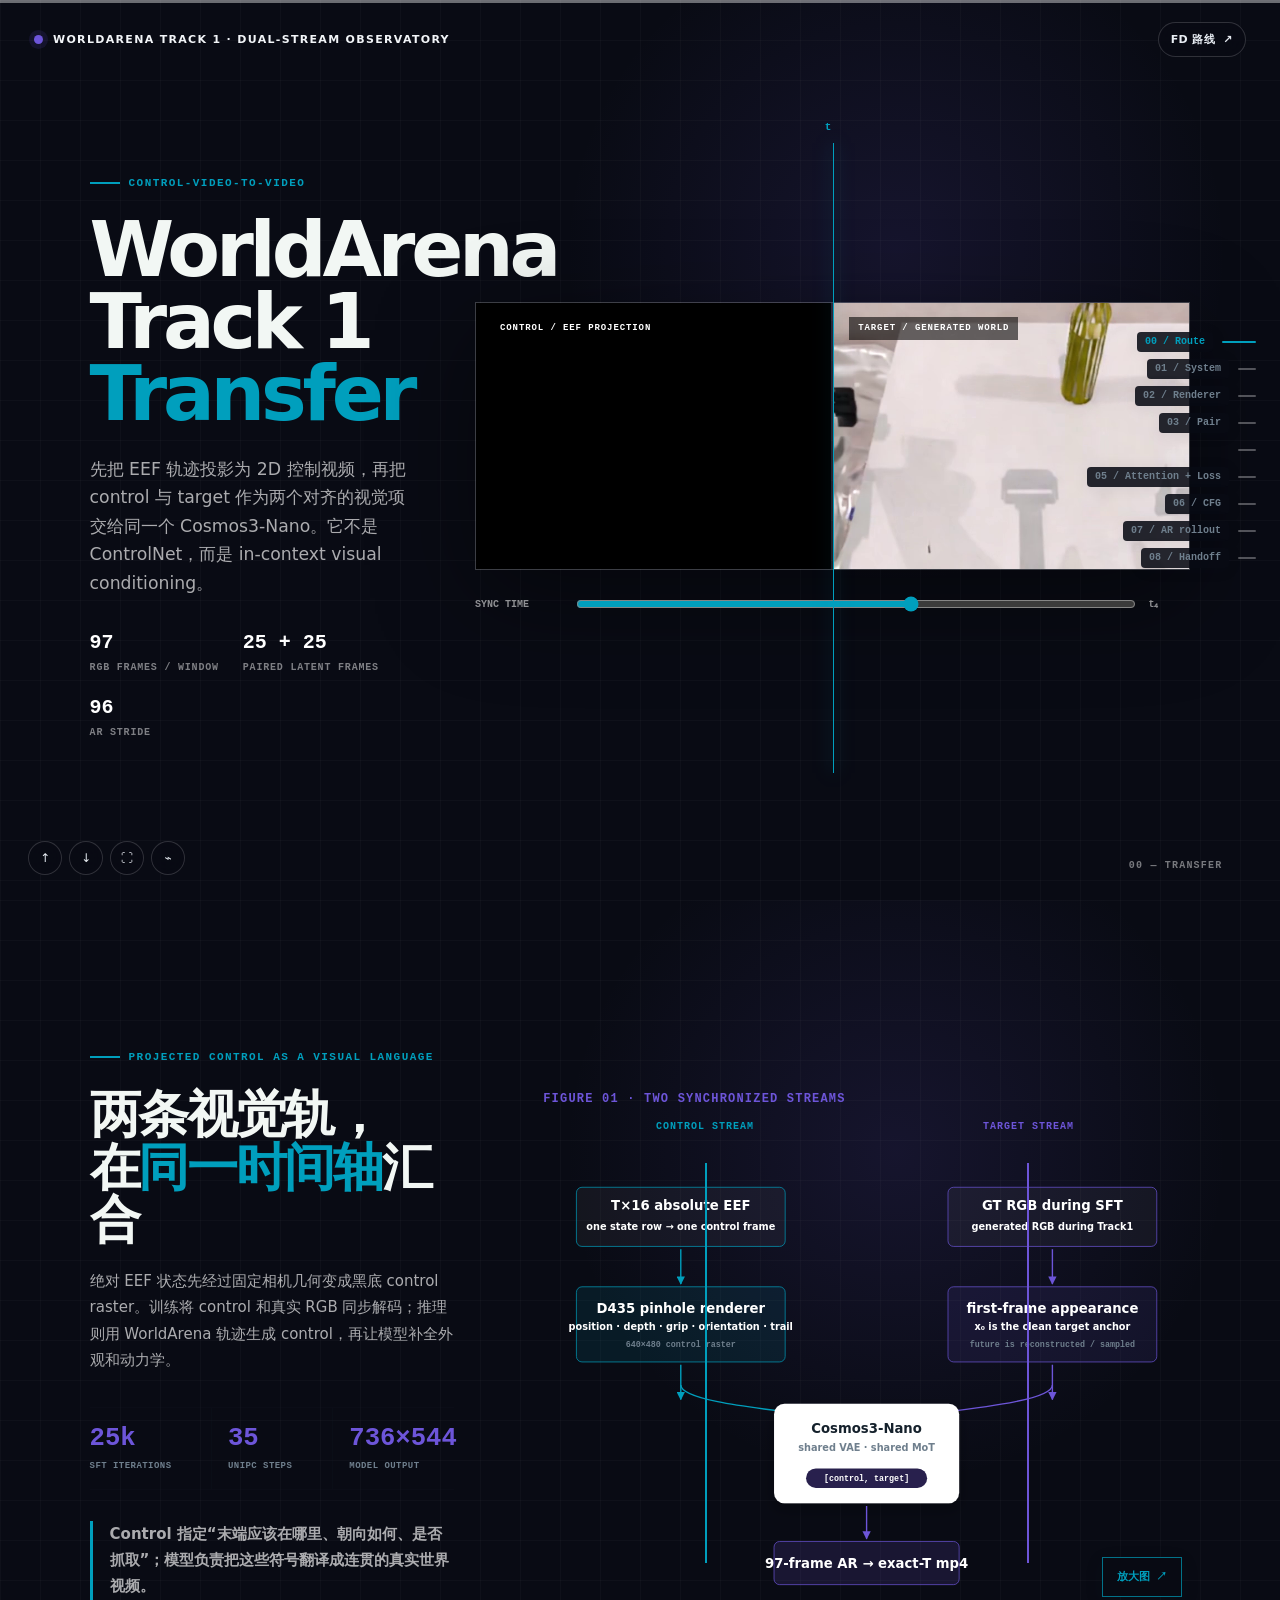
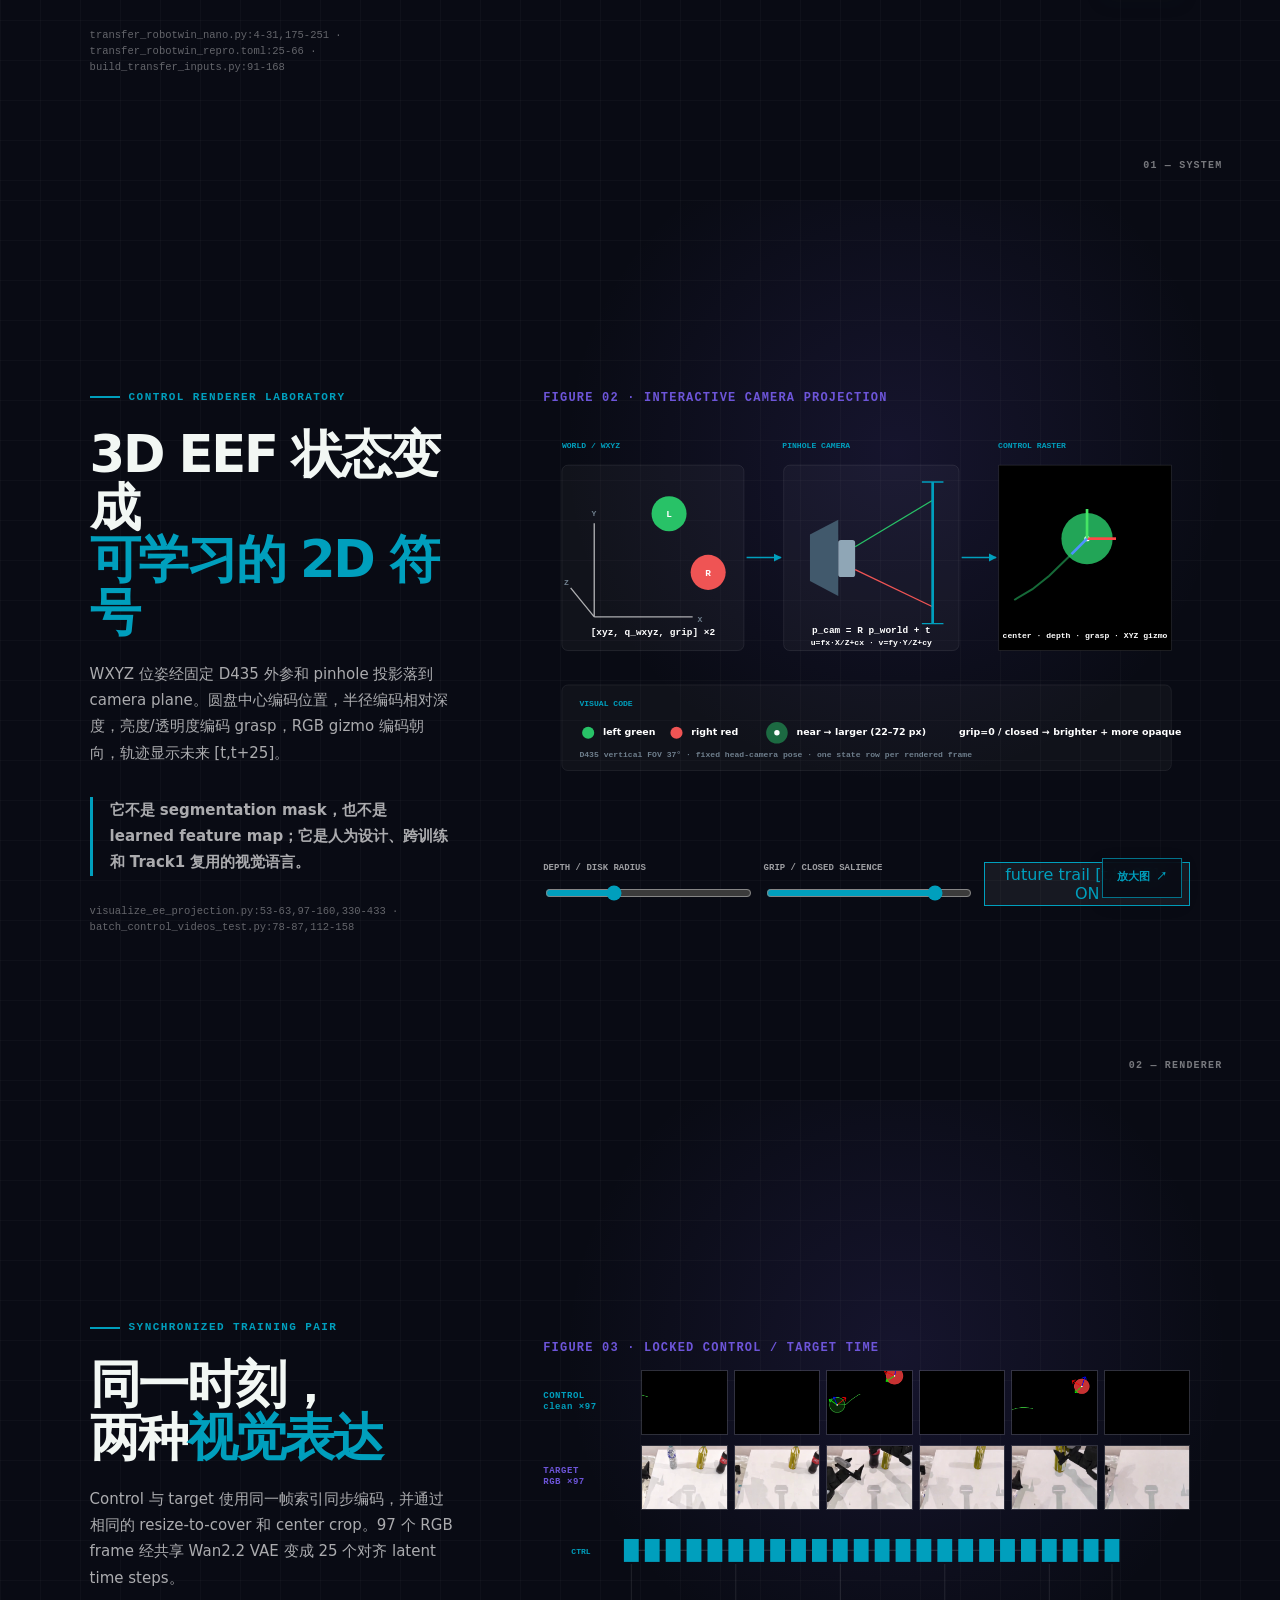
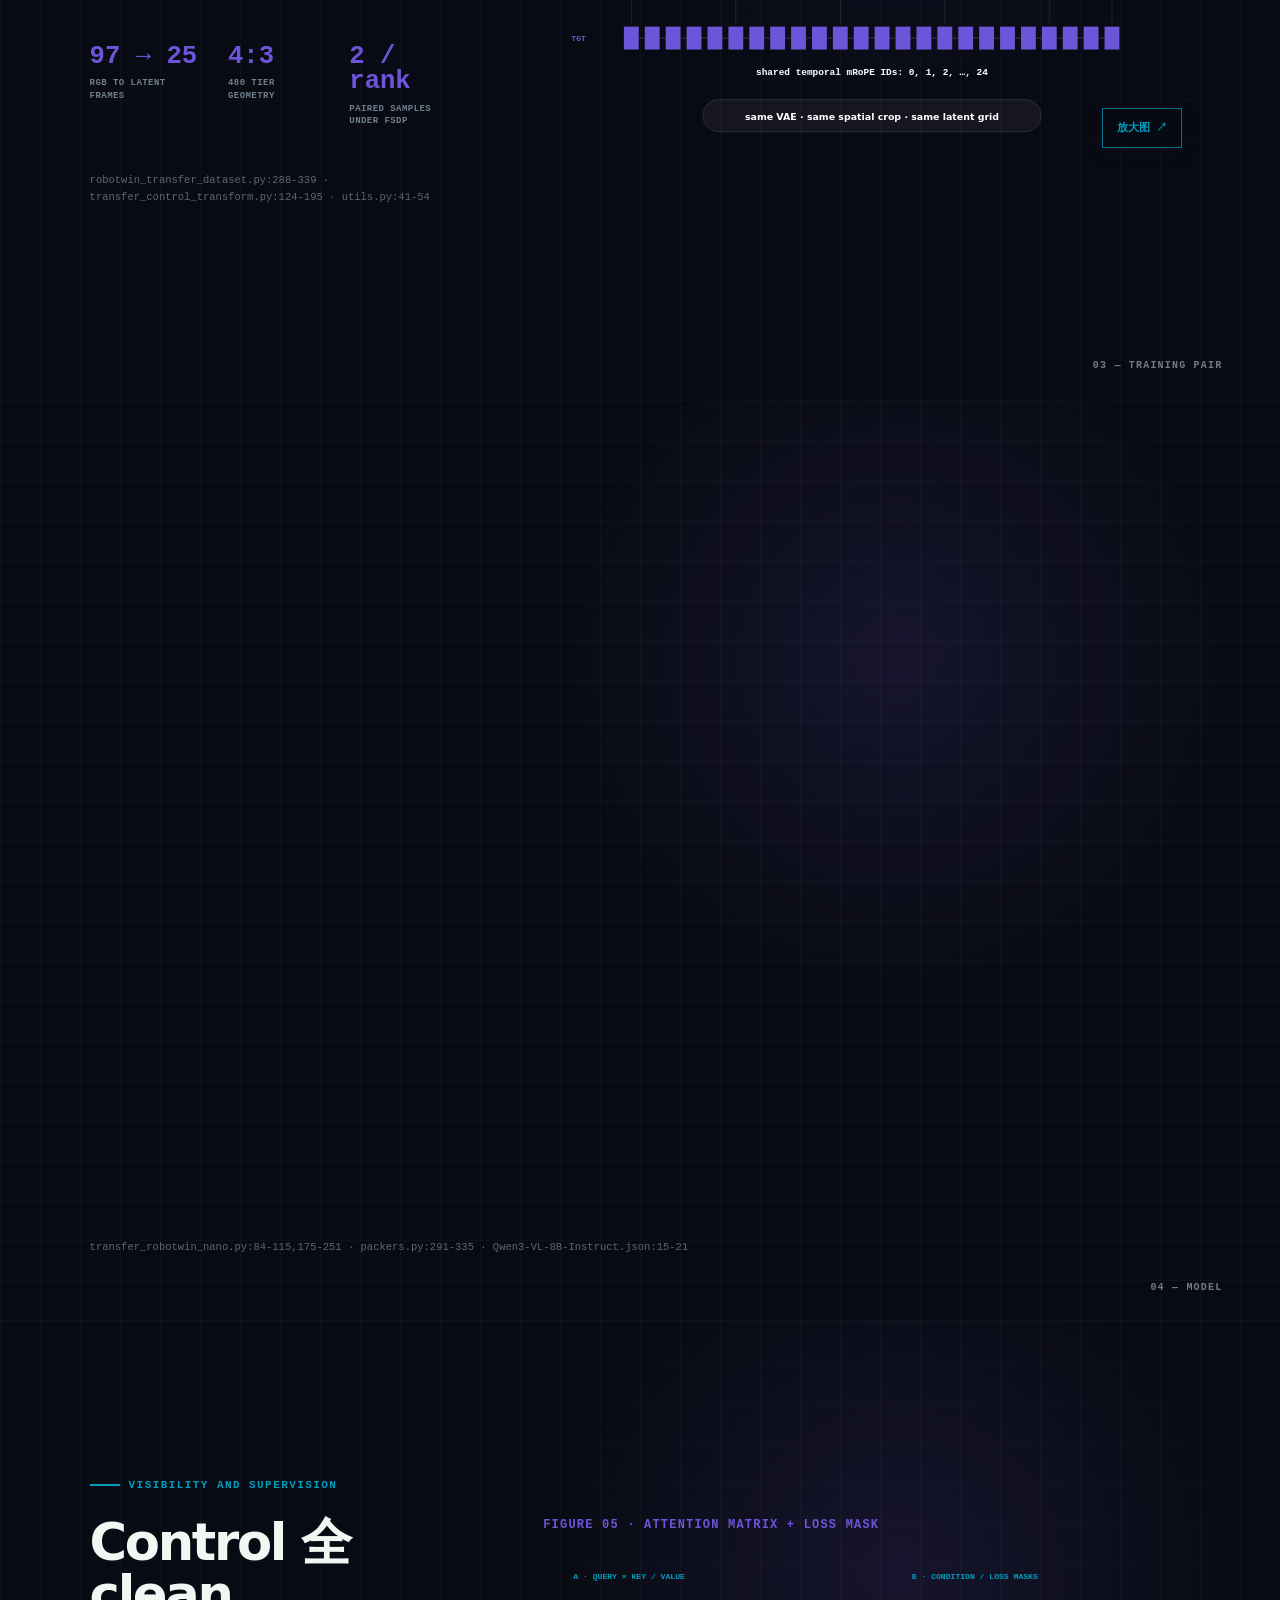
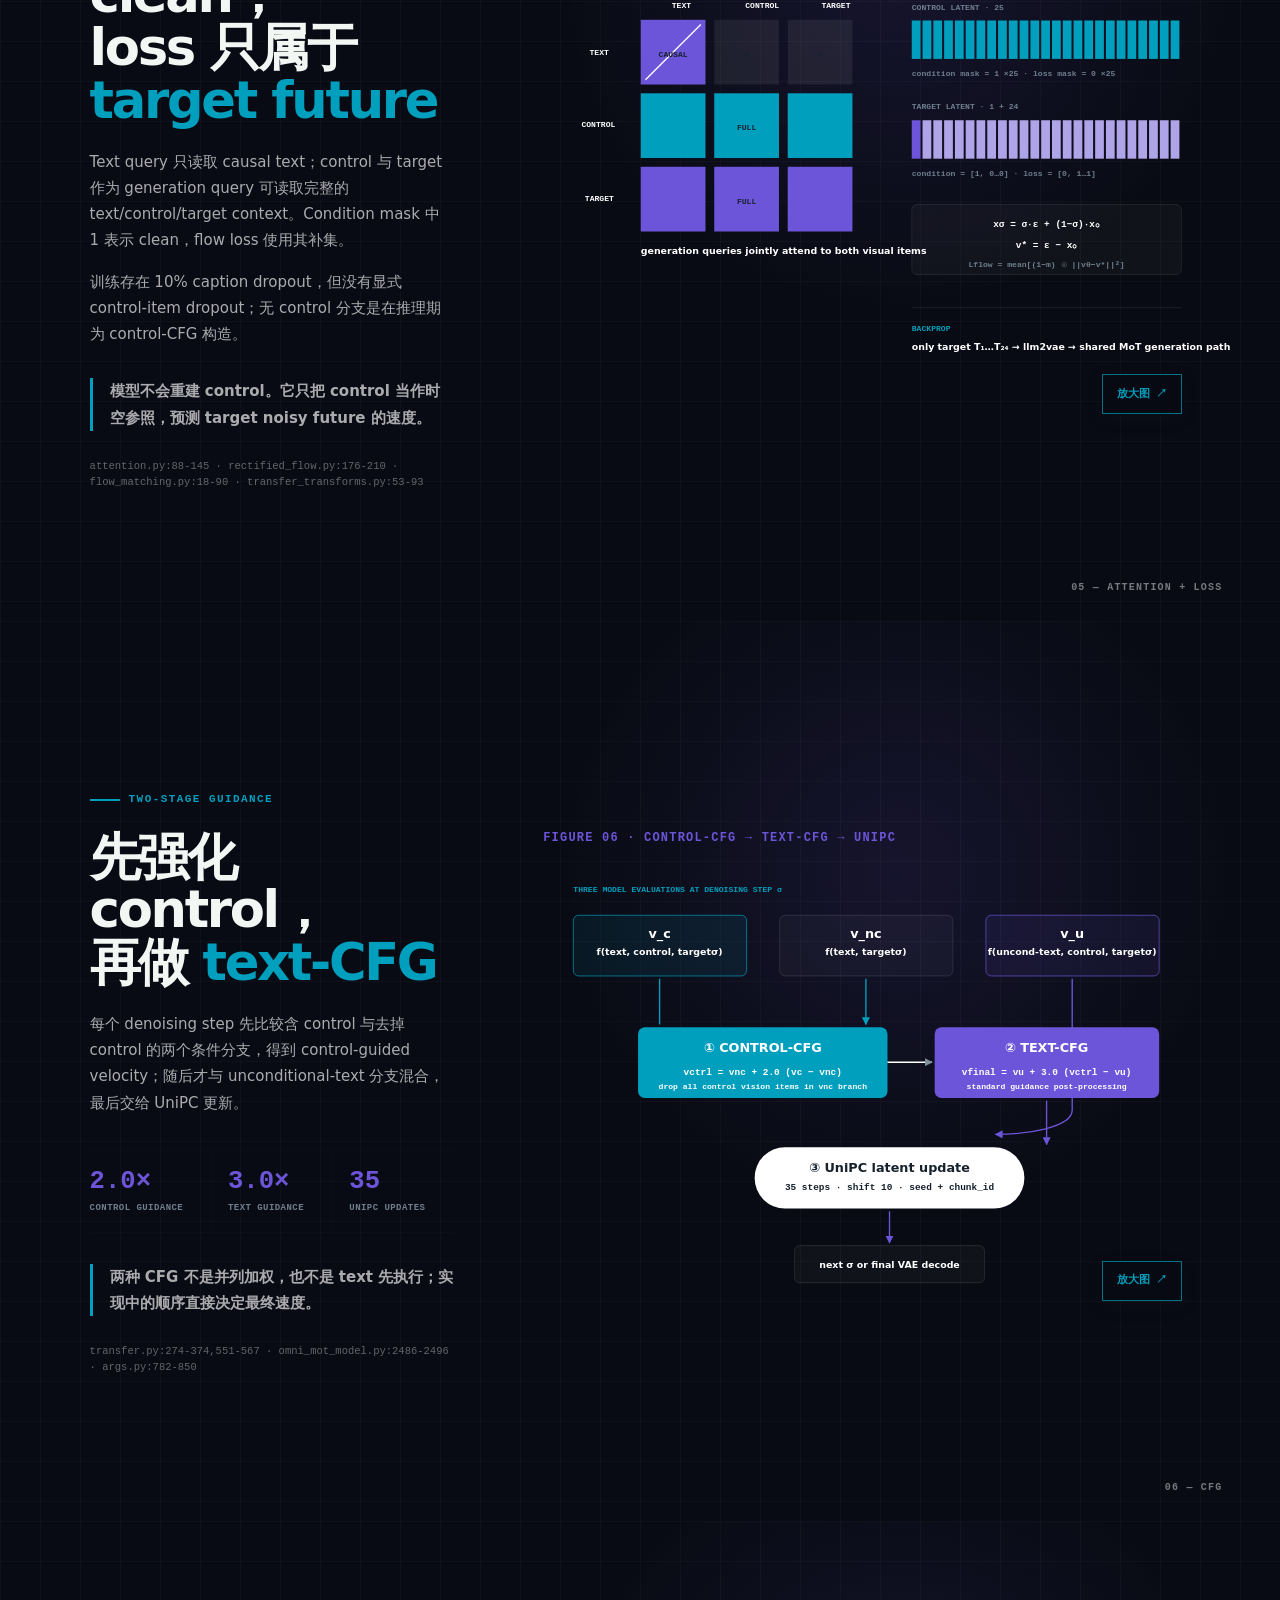
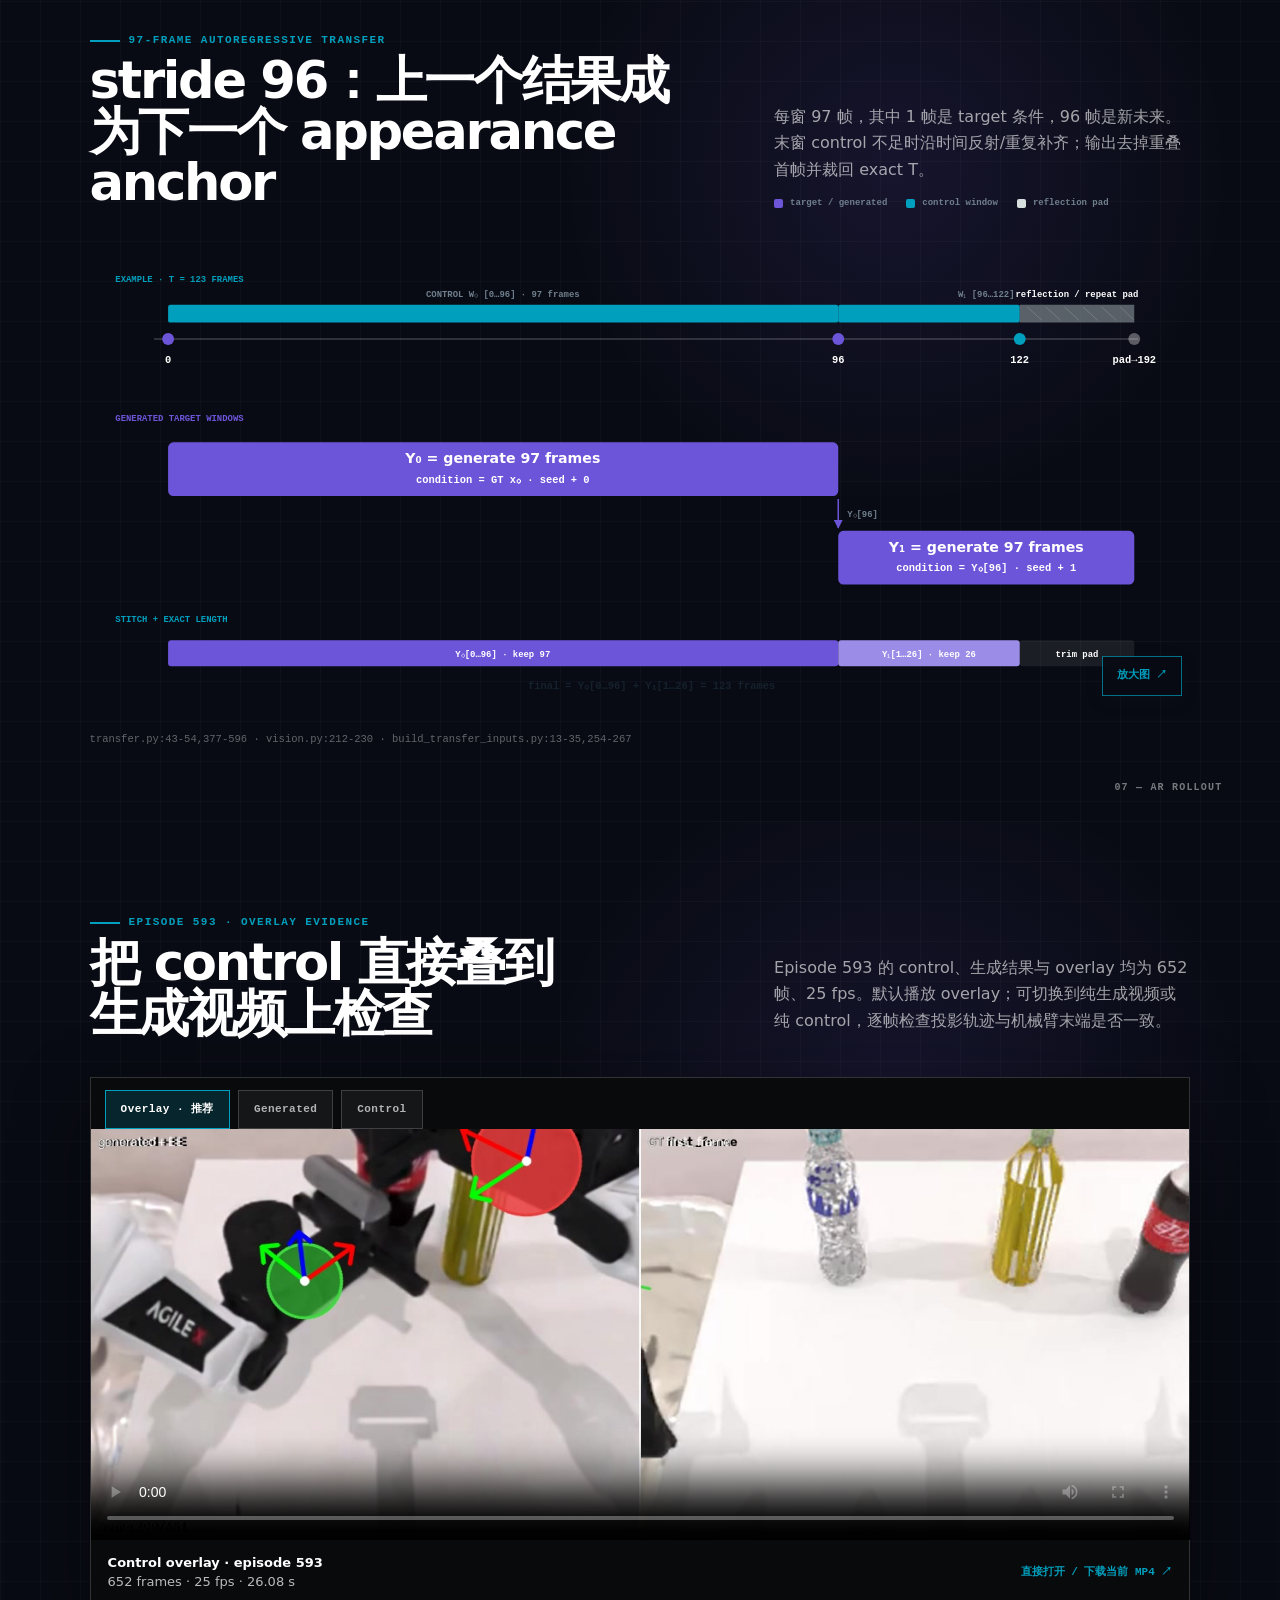
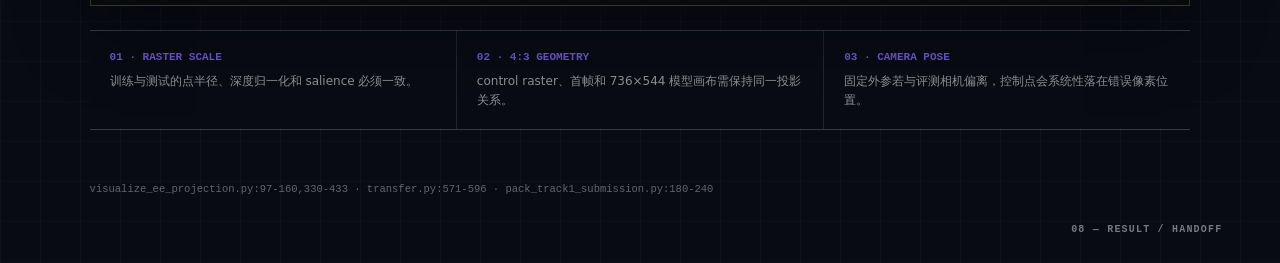
==== commit 94ea92fd: "updata" ====
--- a/WorldArena_Track1_Transfer.html
+++ b/WorldArena_Track1_Transfer.html
@@ -155,13 +155,13 @@
       <div class="copy">
         <p class="eyebrow" data-animate>Synchronized training pair</p>
         <h2 data-animate="delay-1">同一时刻，<br>两种<span style="color:var(--accent-2)">视觉表达</span></h2>
-        <p data-animate="delay-2">Control 与 target 使用同一帧索引同步解码，并通过相同的 resize-to-cover 和 center crop。97 个 RGB frame 经共享 Wan2.2 VAE 变成 25 个对齐 latent time steps。</p>
+        <p data-animate="delay-2">Control 与 target 使用同一帧索引同步编码，并通过相同的 resize-to-cover 和 center crop。97 个 RGB frame 经共享 Wan2.2 VAE 变成 25 个对齐 latent time steps。</p>
         <div class="metrics" data-animate="delay-2">
           <div class="metric"><b>97 → 25</b><span>RGB to latent frames</span></div>
           <div class="metric"><b>4:3</b><span>480 tier geometry</span></div>
           <div class="metric"><b>2 / rank</b><span>paired samples under FSDP</span></div>
         </div>
-        <p class="takeaway" data-animate="delay-3">对齐误差会直接变成 supervision conflict：控制符号说“这里”，真实视频却在另一个时间或像素位置。</p>
+
         <p class="source">robotwin_transfer_dataset.py:288-339 · transfer_control_transform.py:124-195 · utils.py:41-54</p>
       </div>
       <div class="figure" data-animate="delay-1">
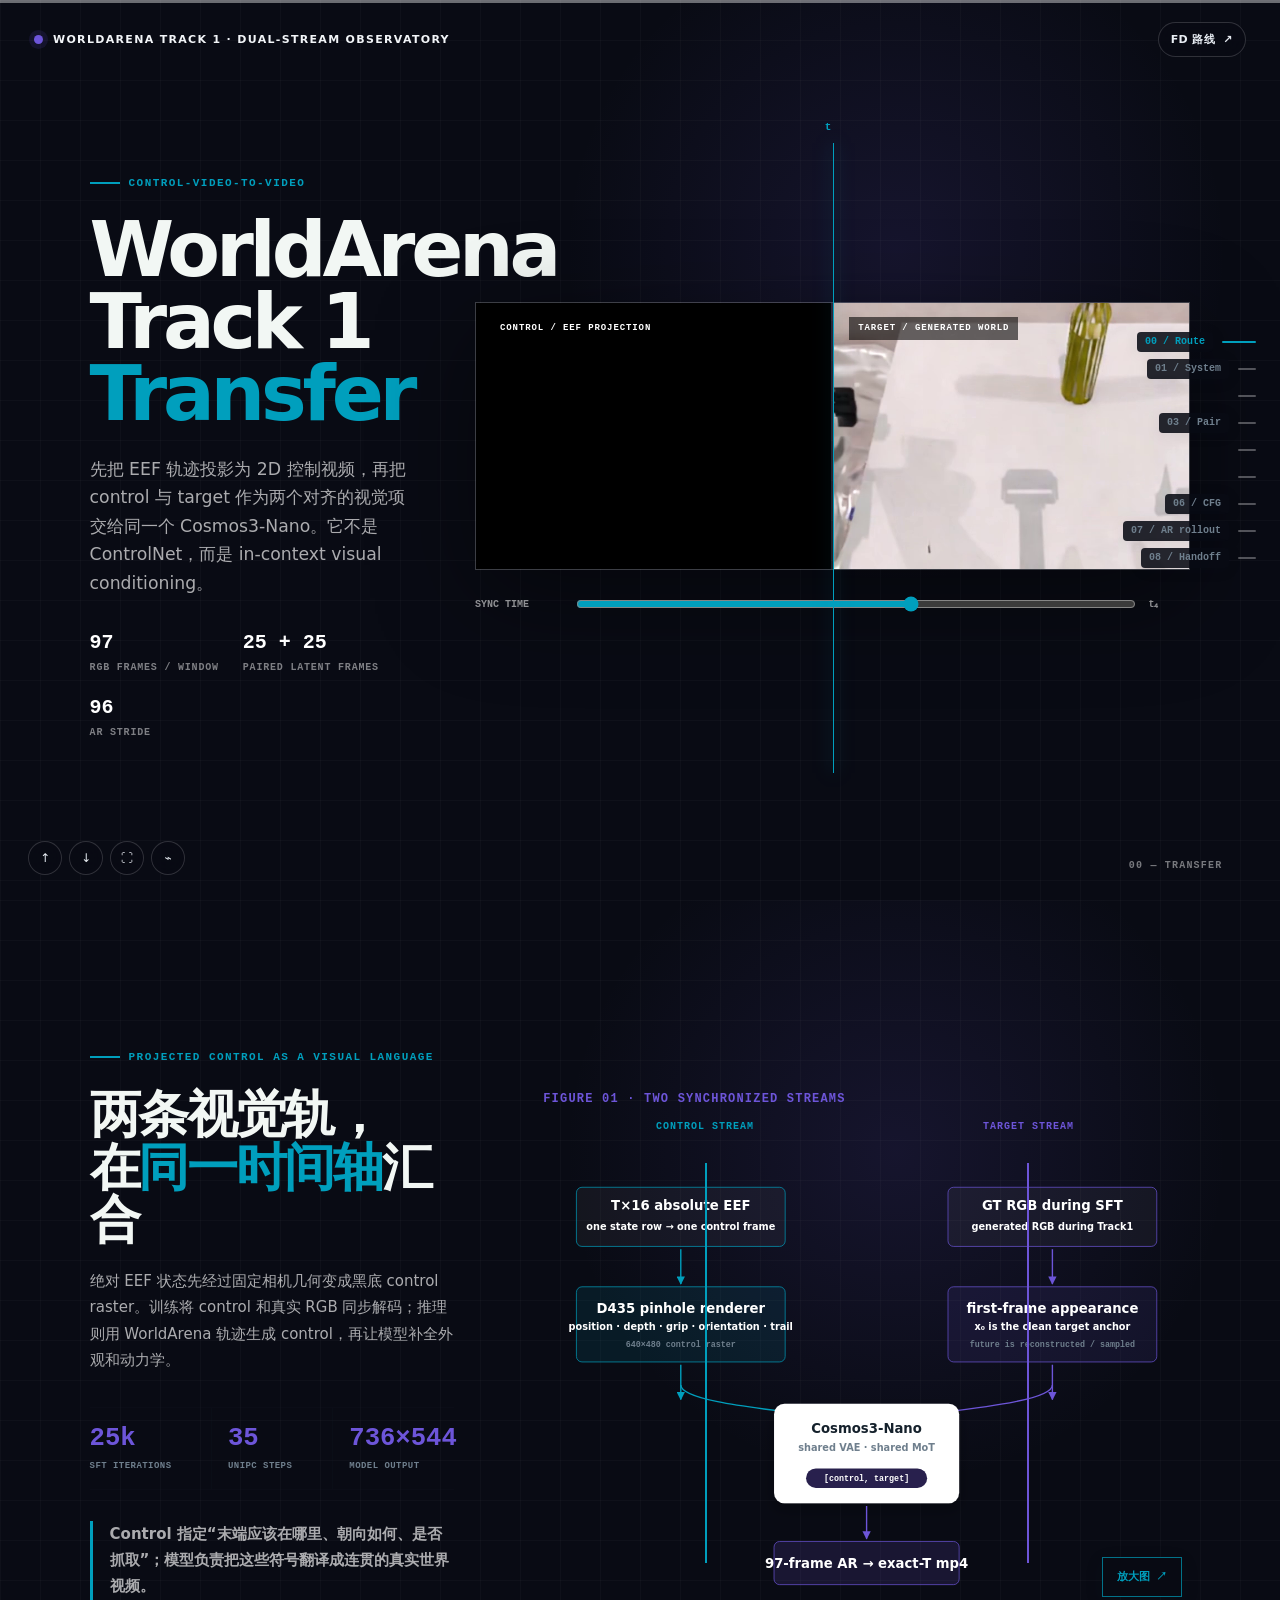
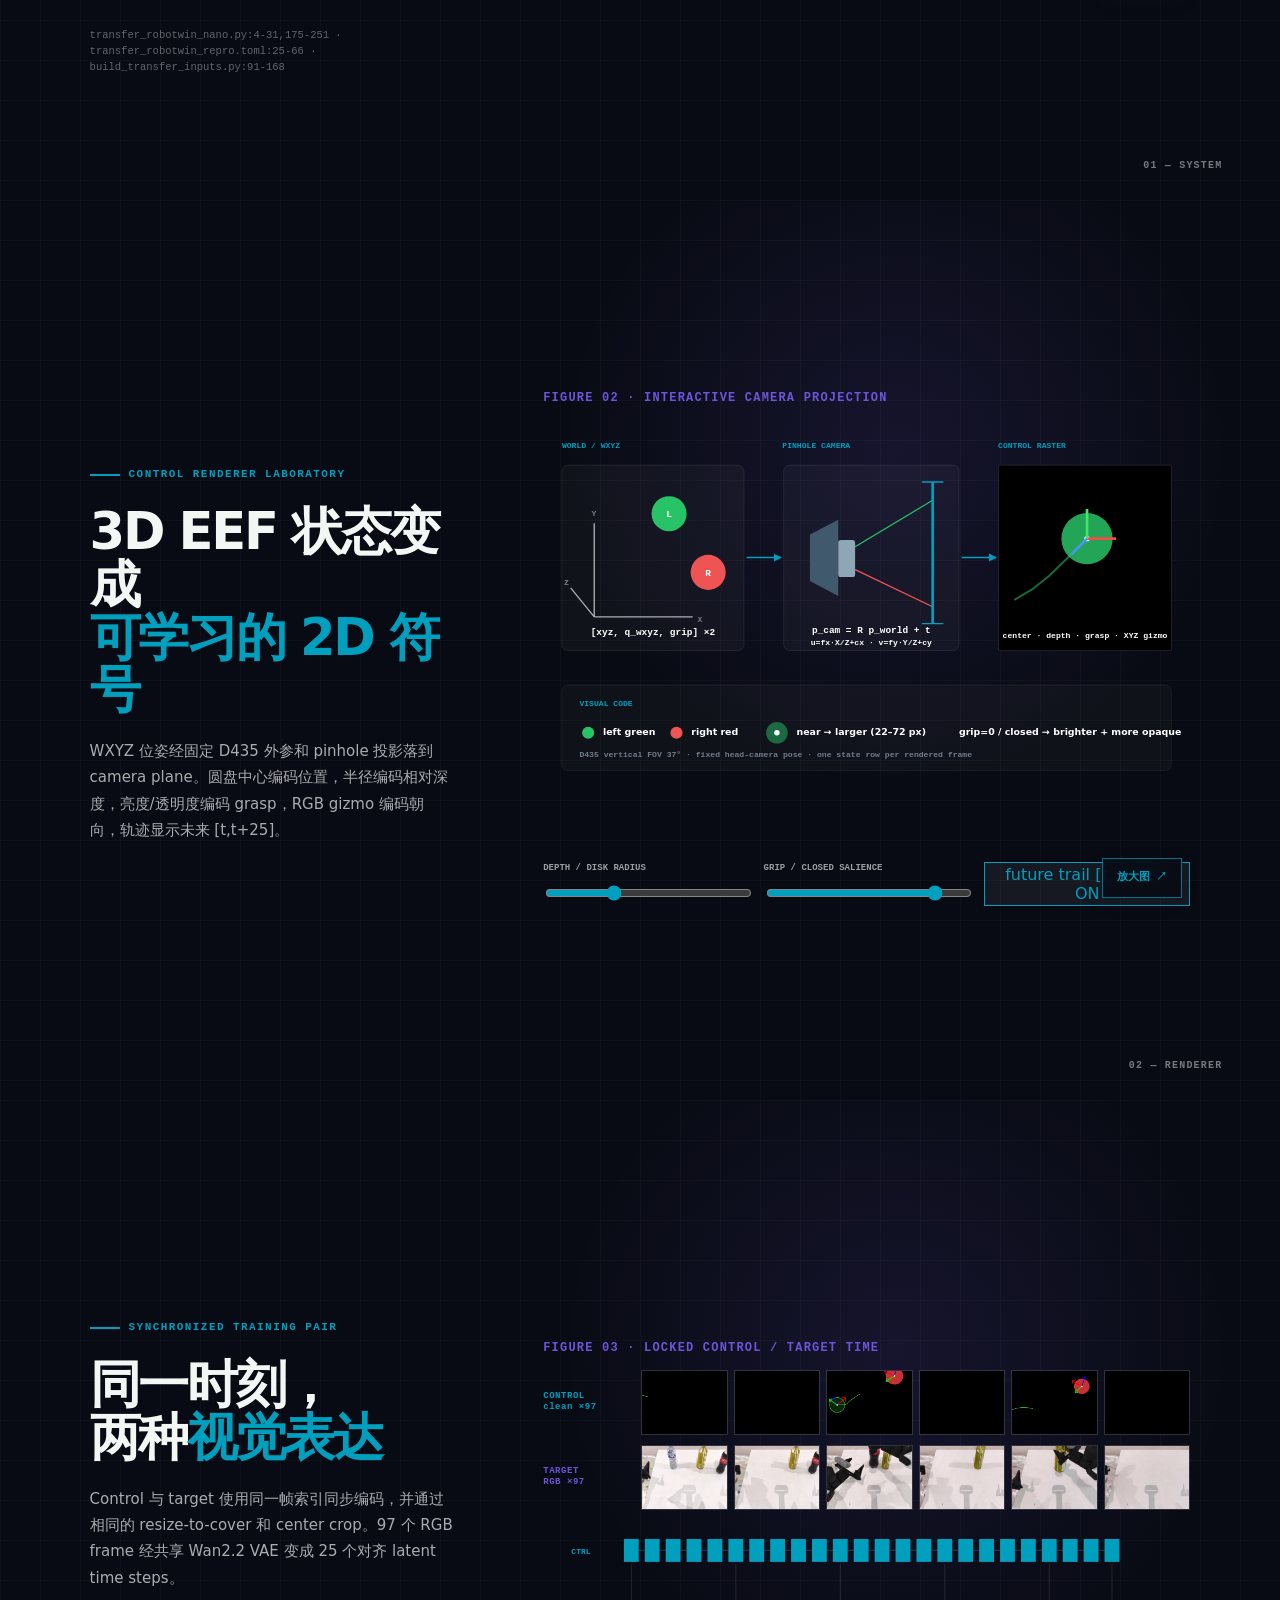
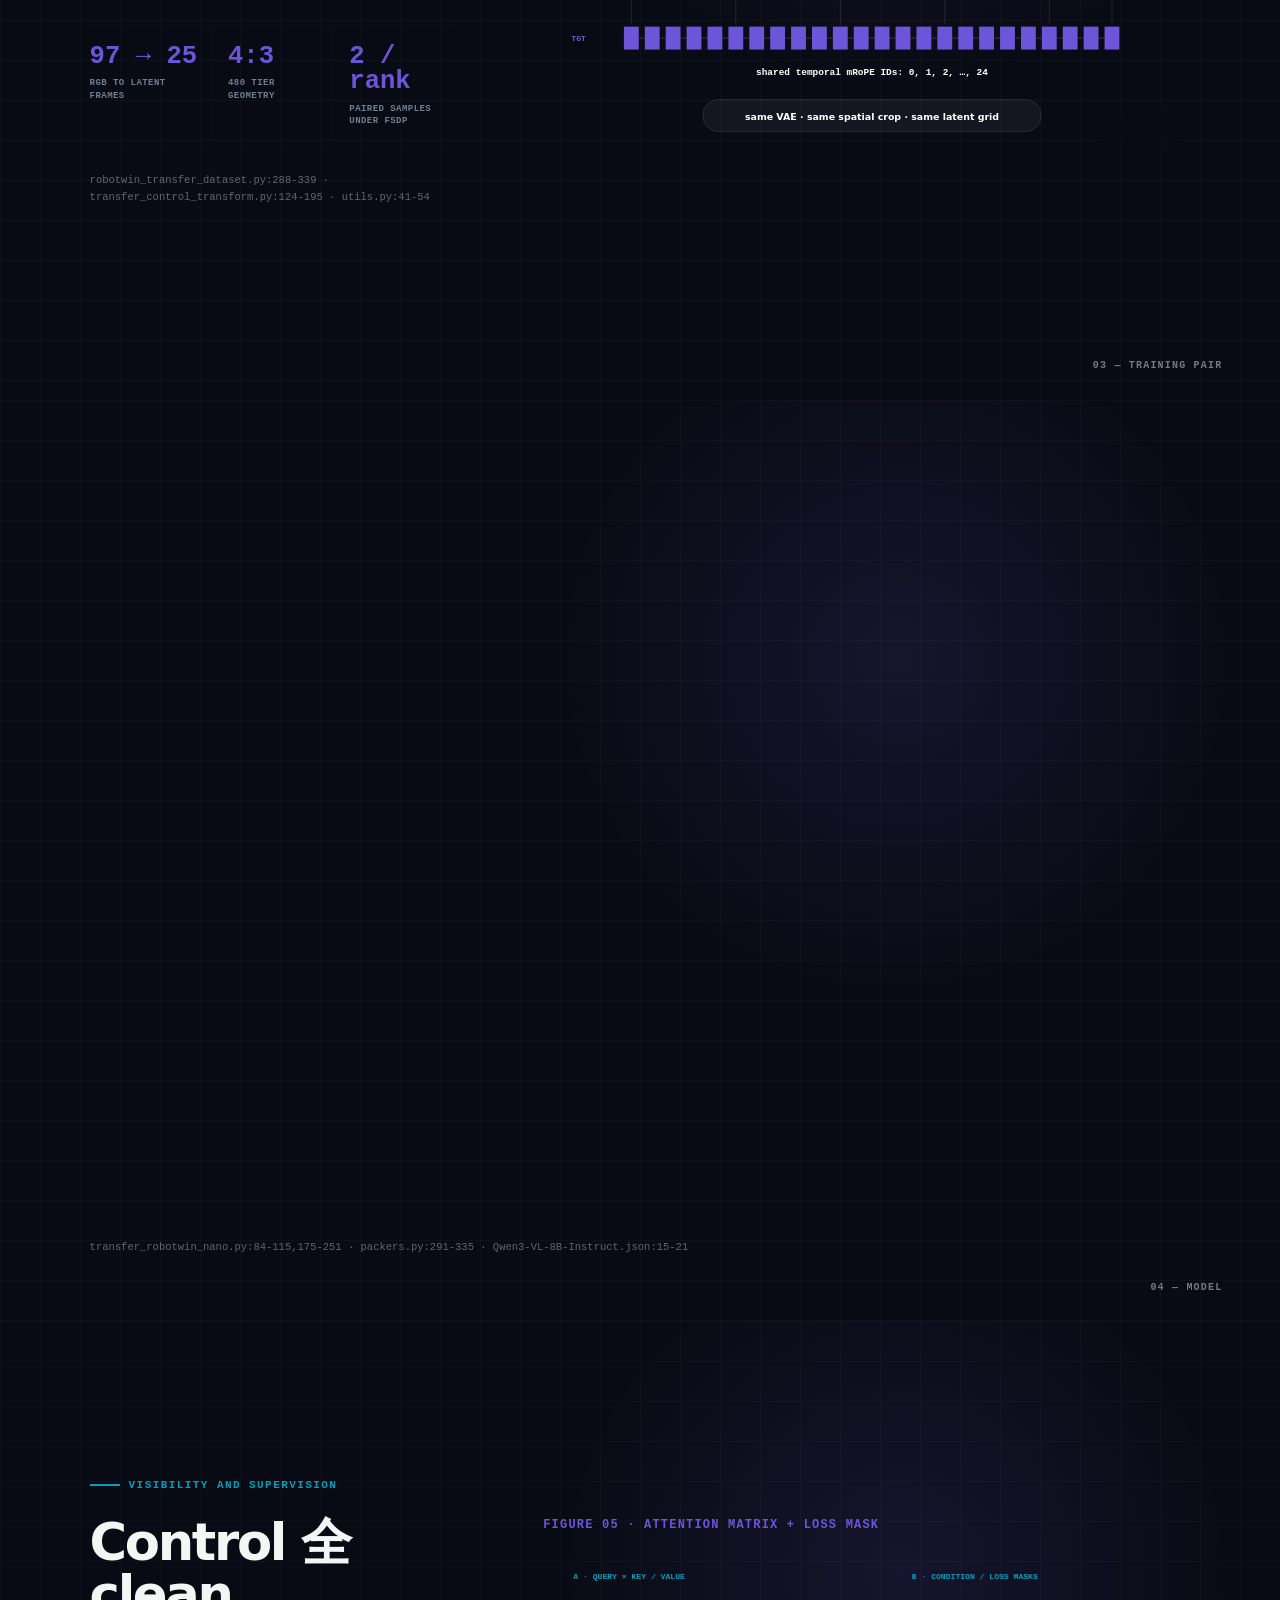
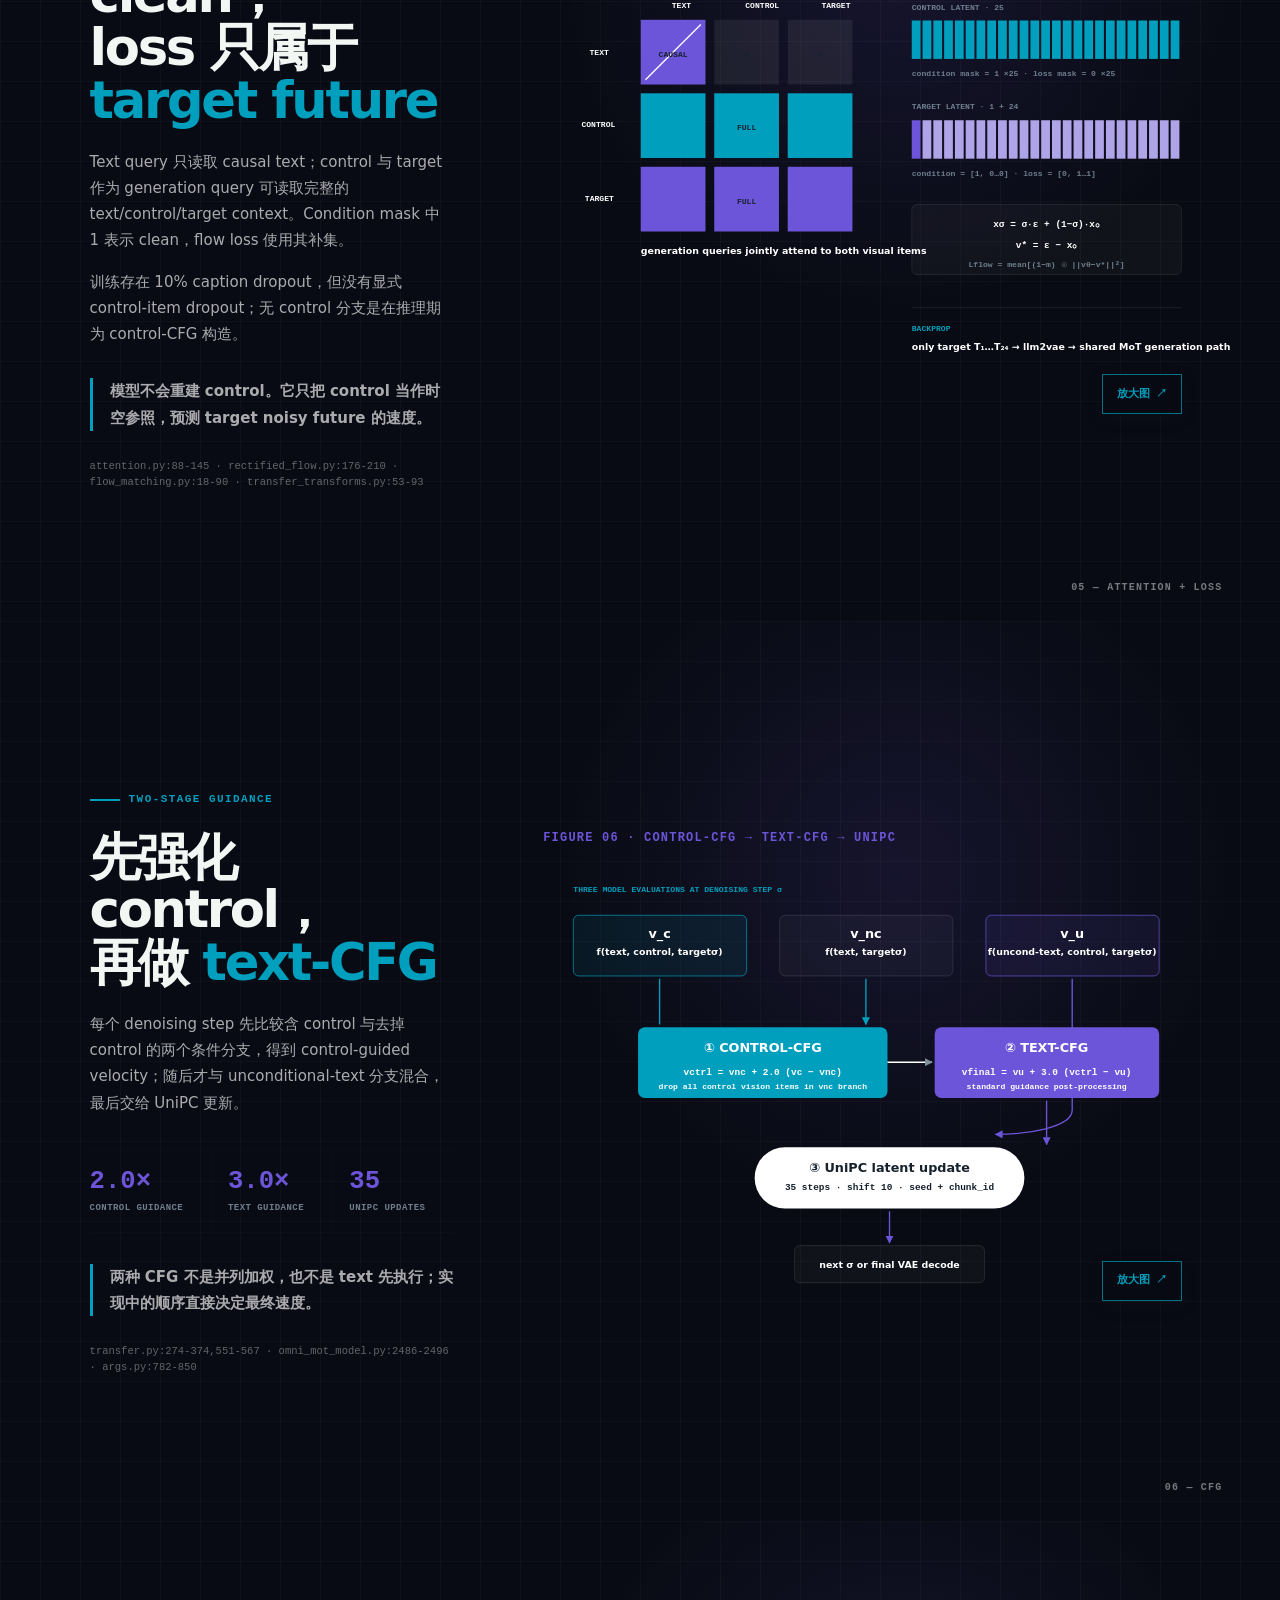
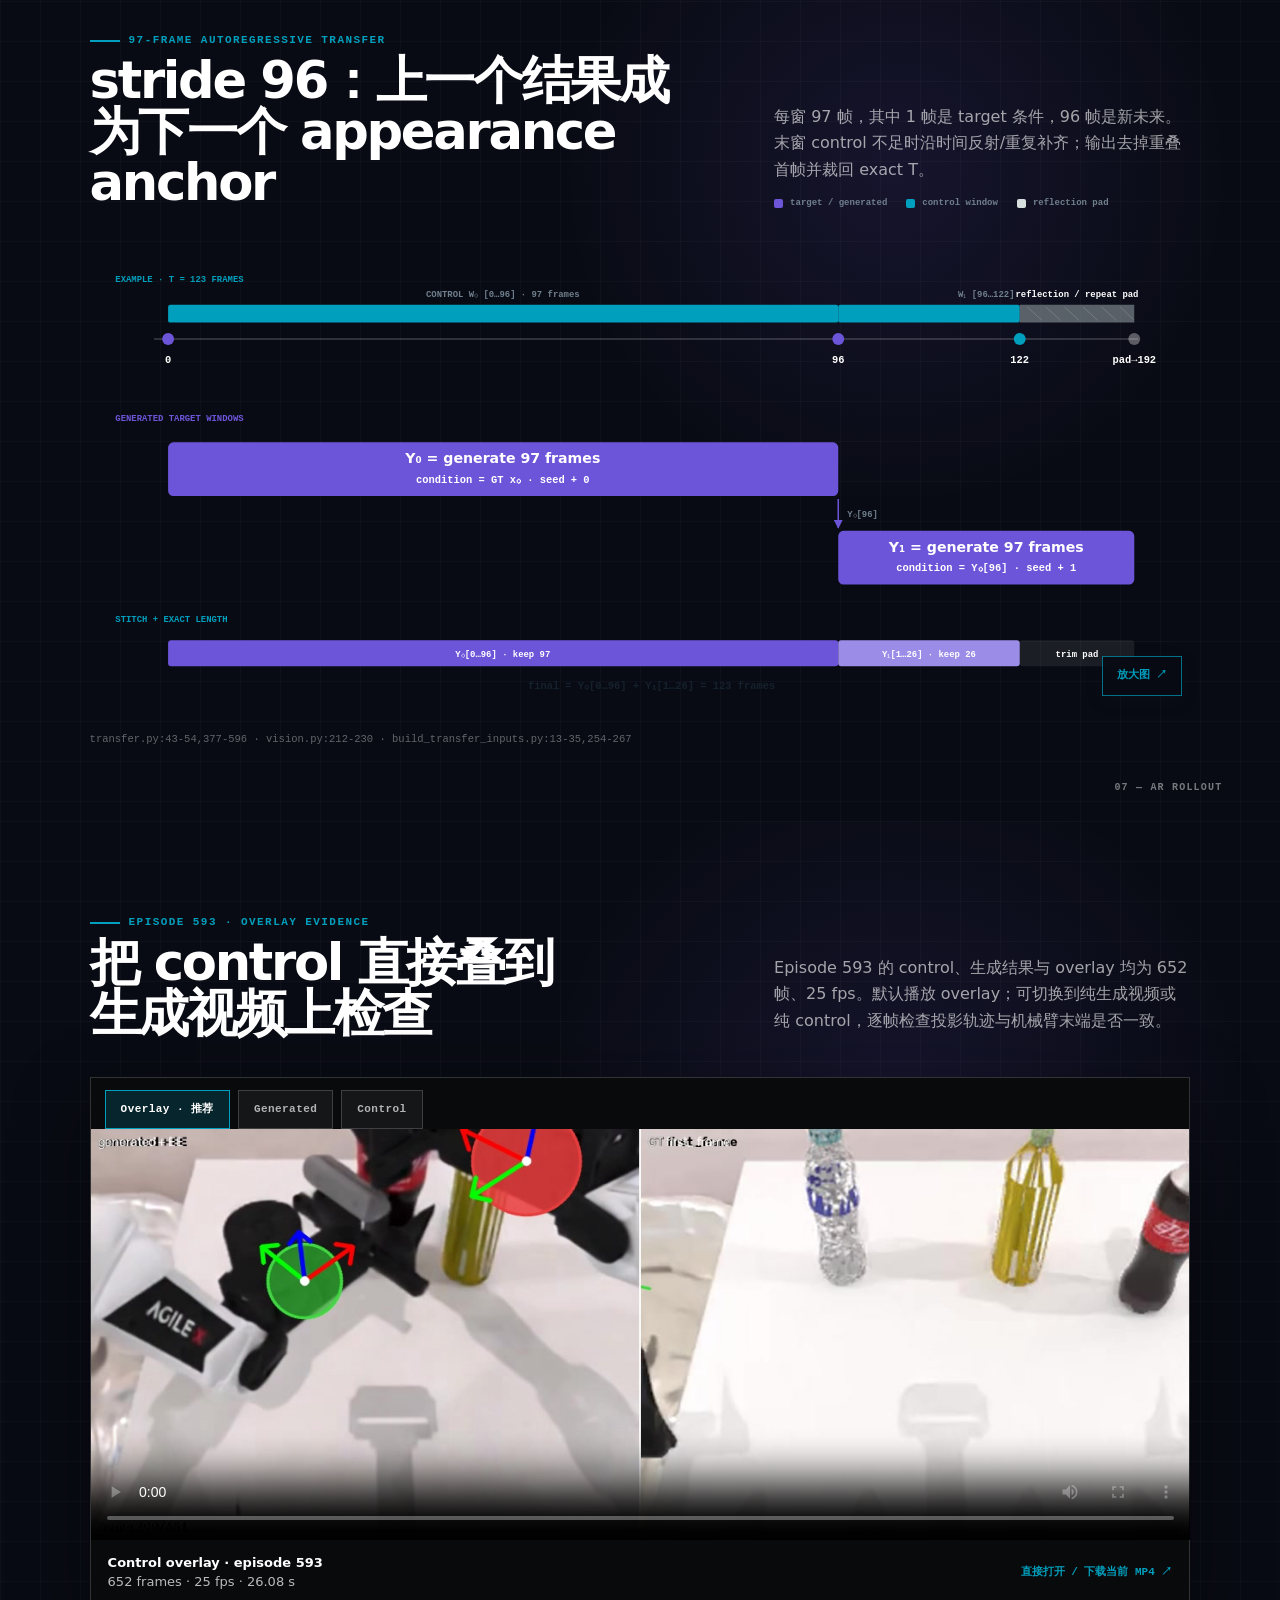
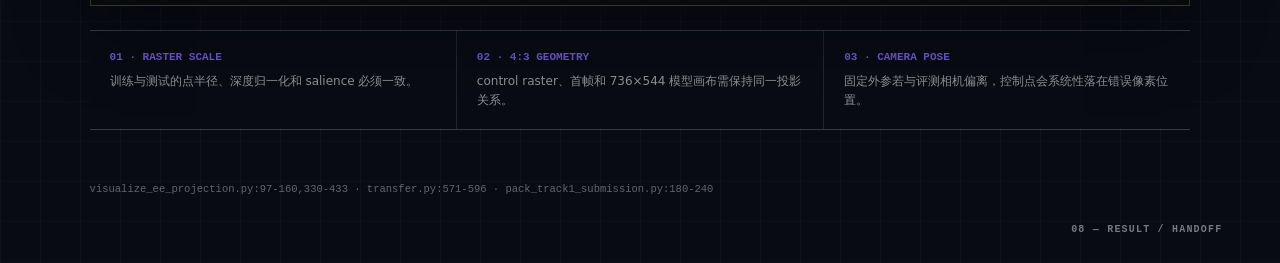
==== commit b44470bc: "更新transfer" ====
--- a/WorldArena_Track1_Transfer.html
+++ b/WorldArena_Track1_Transfer.html
@@ -106,8 +106,6 @@
         <p class="eyebrow" data-animate>Control renderer laboratory</p>
         <h2 data-animate="delay-1">3D EEF 状态变成<br><span style="color:var(--accent-2)">可学习的 2D 符号</span></h2>
         <p data-animate="delay-2">WXYZ 位姿经固定 D435 外参和 pinhole 投影落到 camera plane。圆盘中心编码位置，半径编码相对深度，亮度/透明度编码 grasp，RGB gizmo 编码朝向，轨迹显示未来 [t,t+25]。</p>
-        <p class="takeaway" data-animate="delay-3">它不是 segmentation mask，也不是 learned feature map；它是人为设计、跨训练和 Track1 复用的视觉语言。</p>
-        <p class="source">visualize_ee_projection.py:53-63,97-160,330-433 · batch_control_videos_test.py:78-87,112-158</p>
       </div>
       <div class="figure" data-animate="delay-1">
         <span class="figure-label">Figure 02 · interactive camera projection</span>
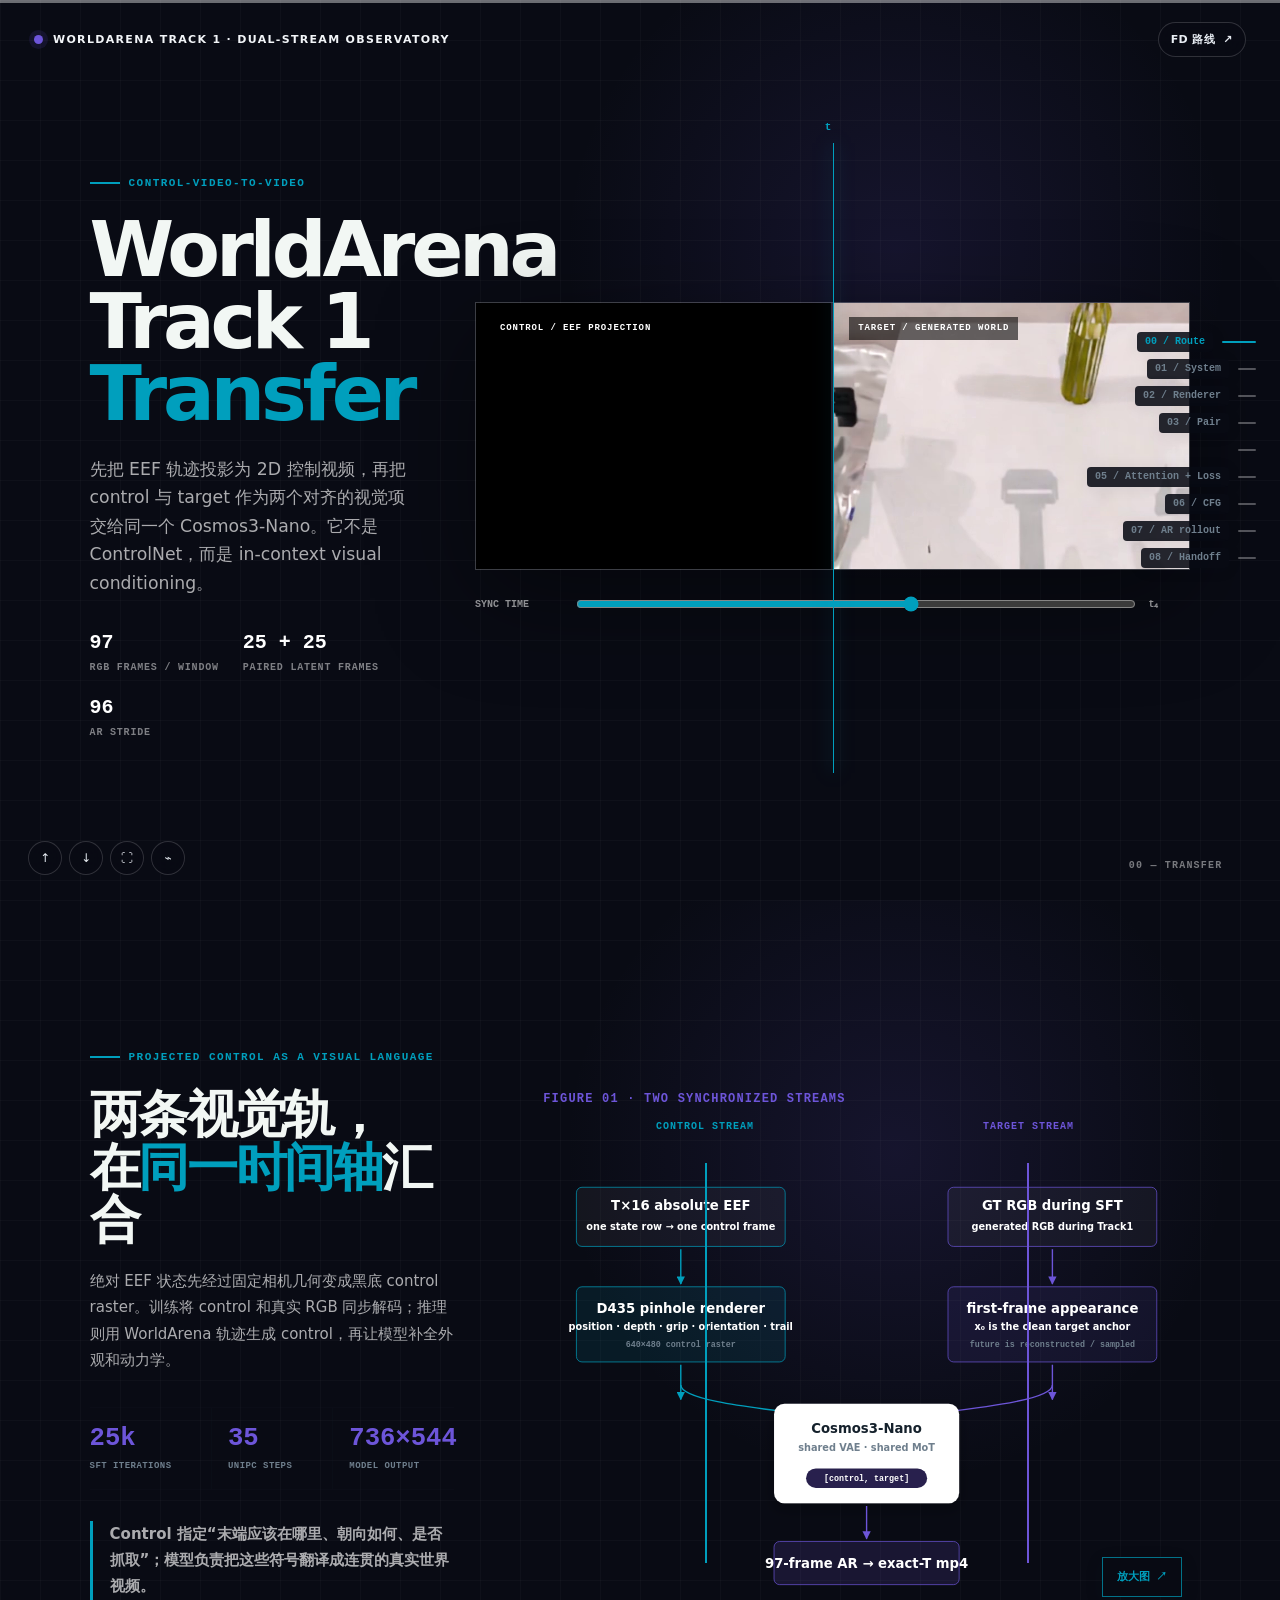
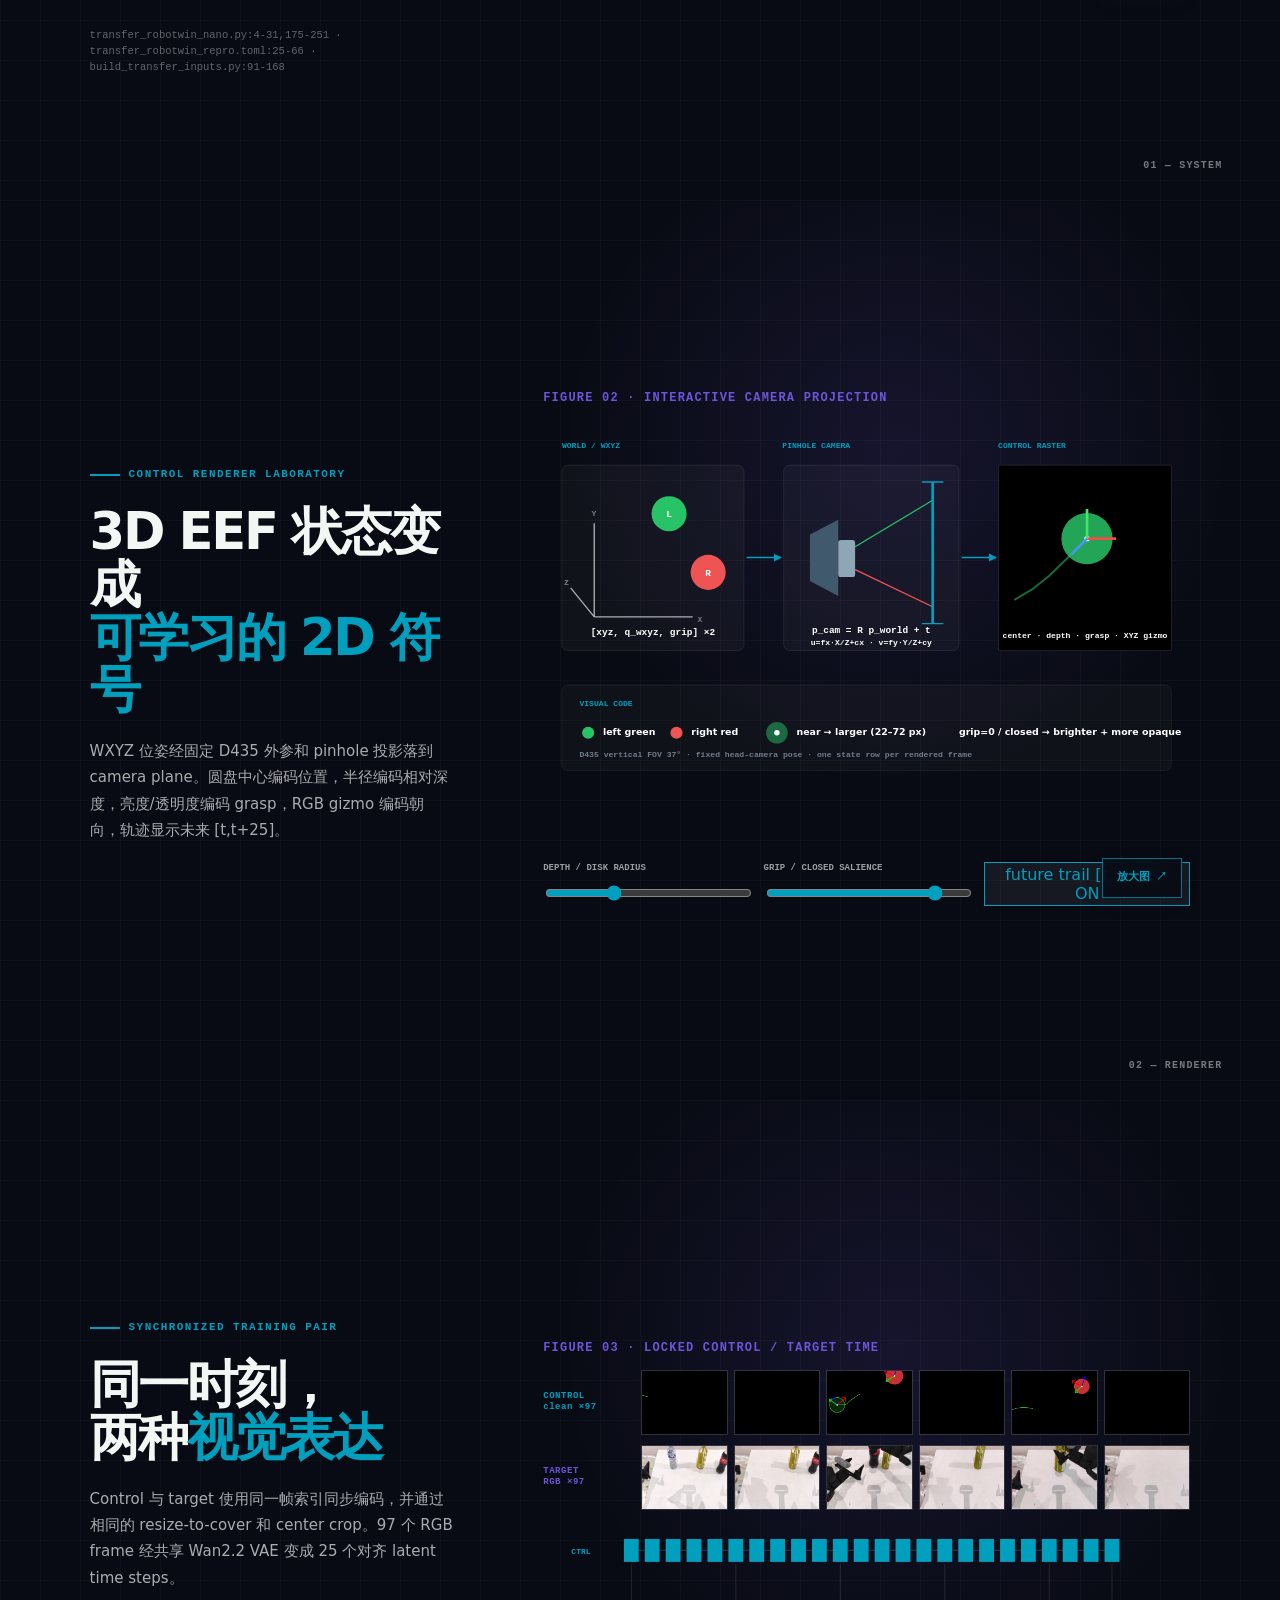
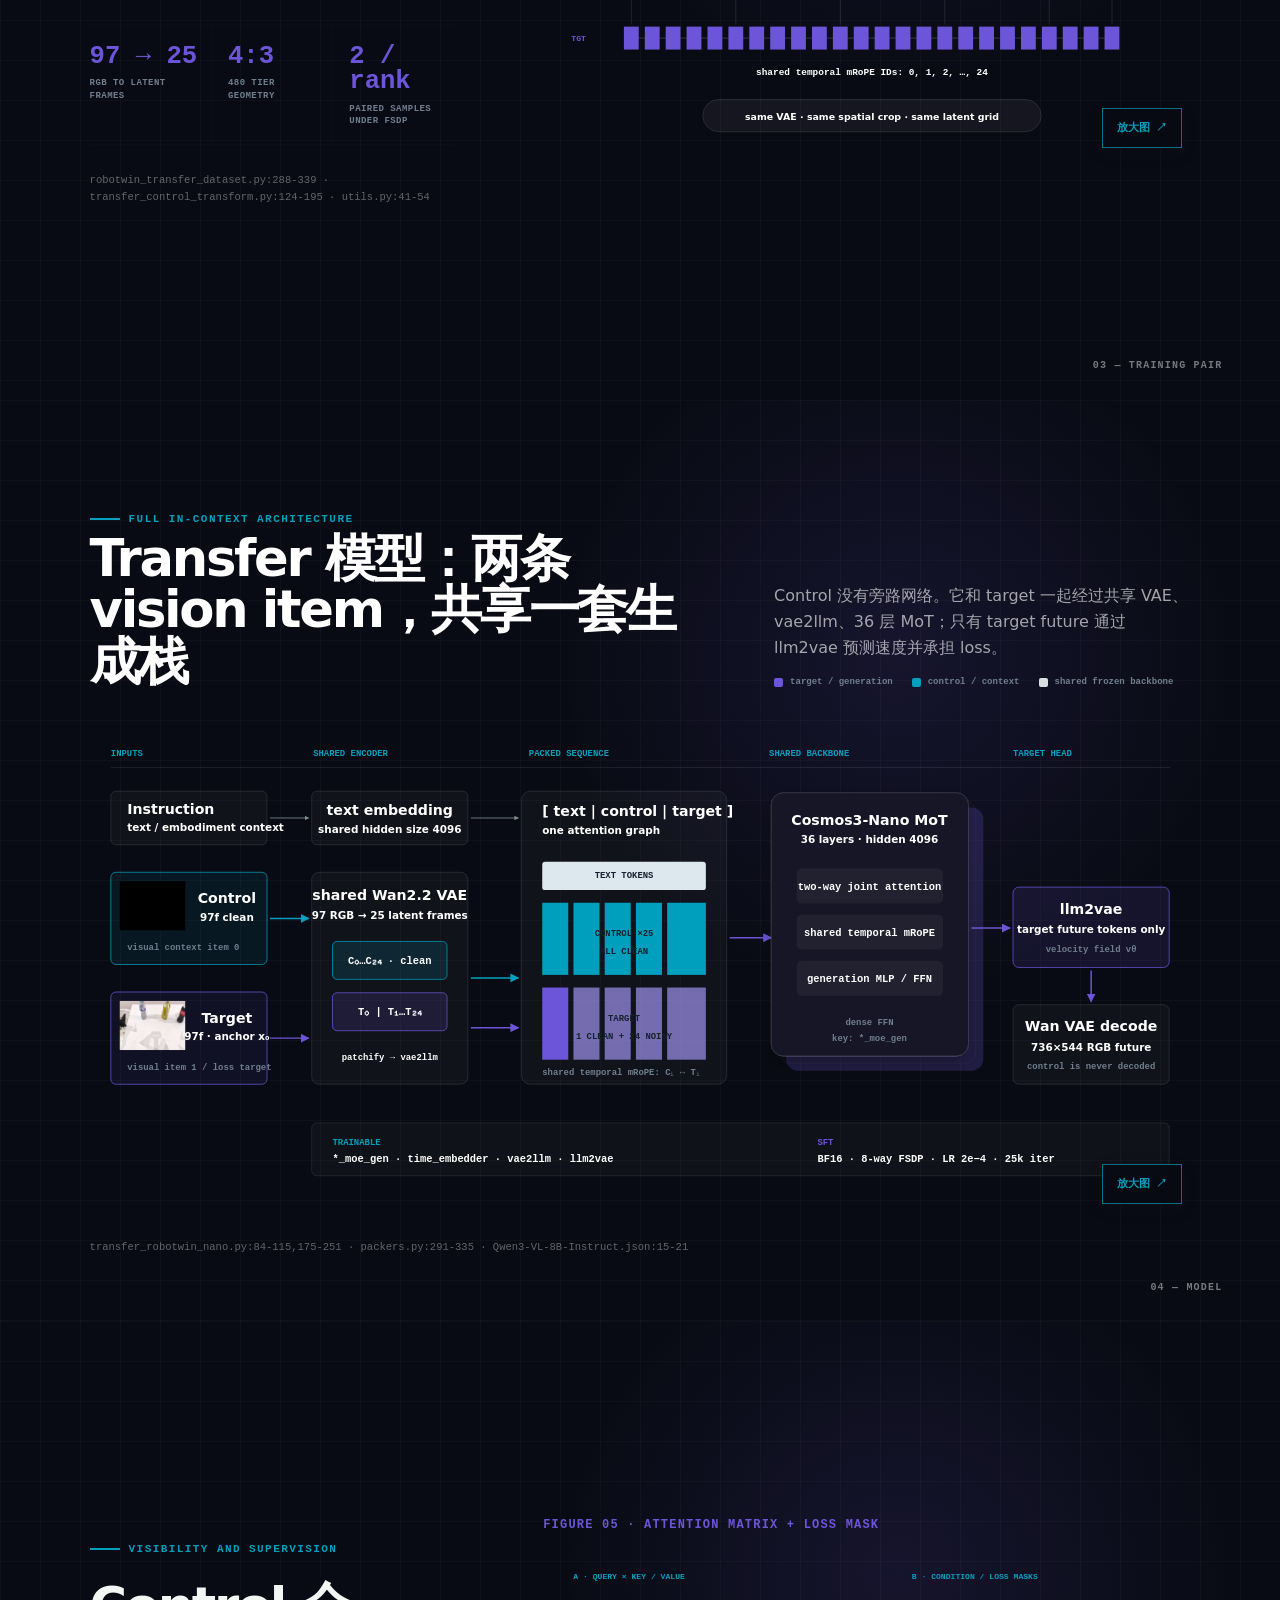
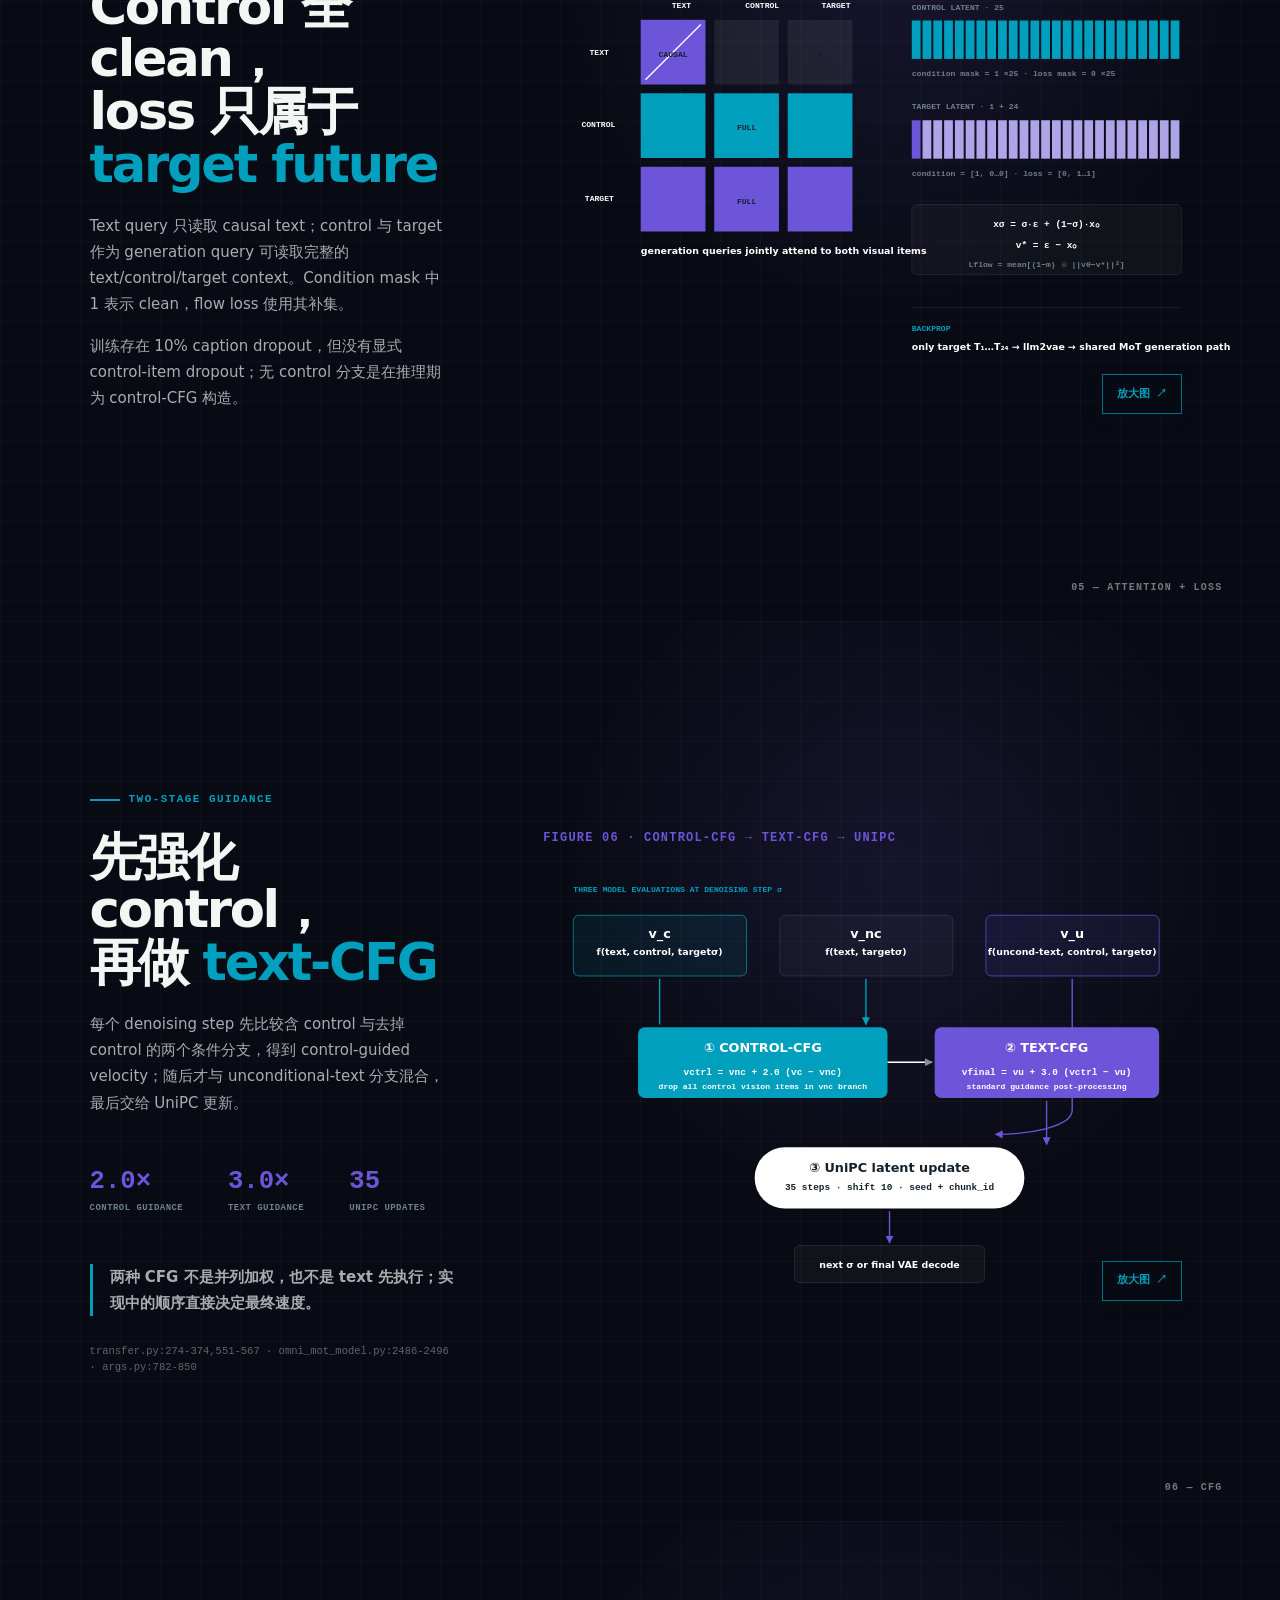
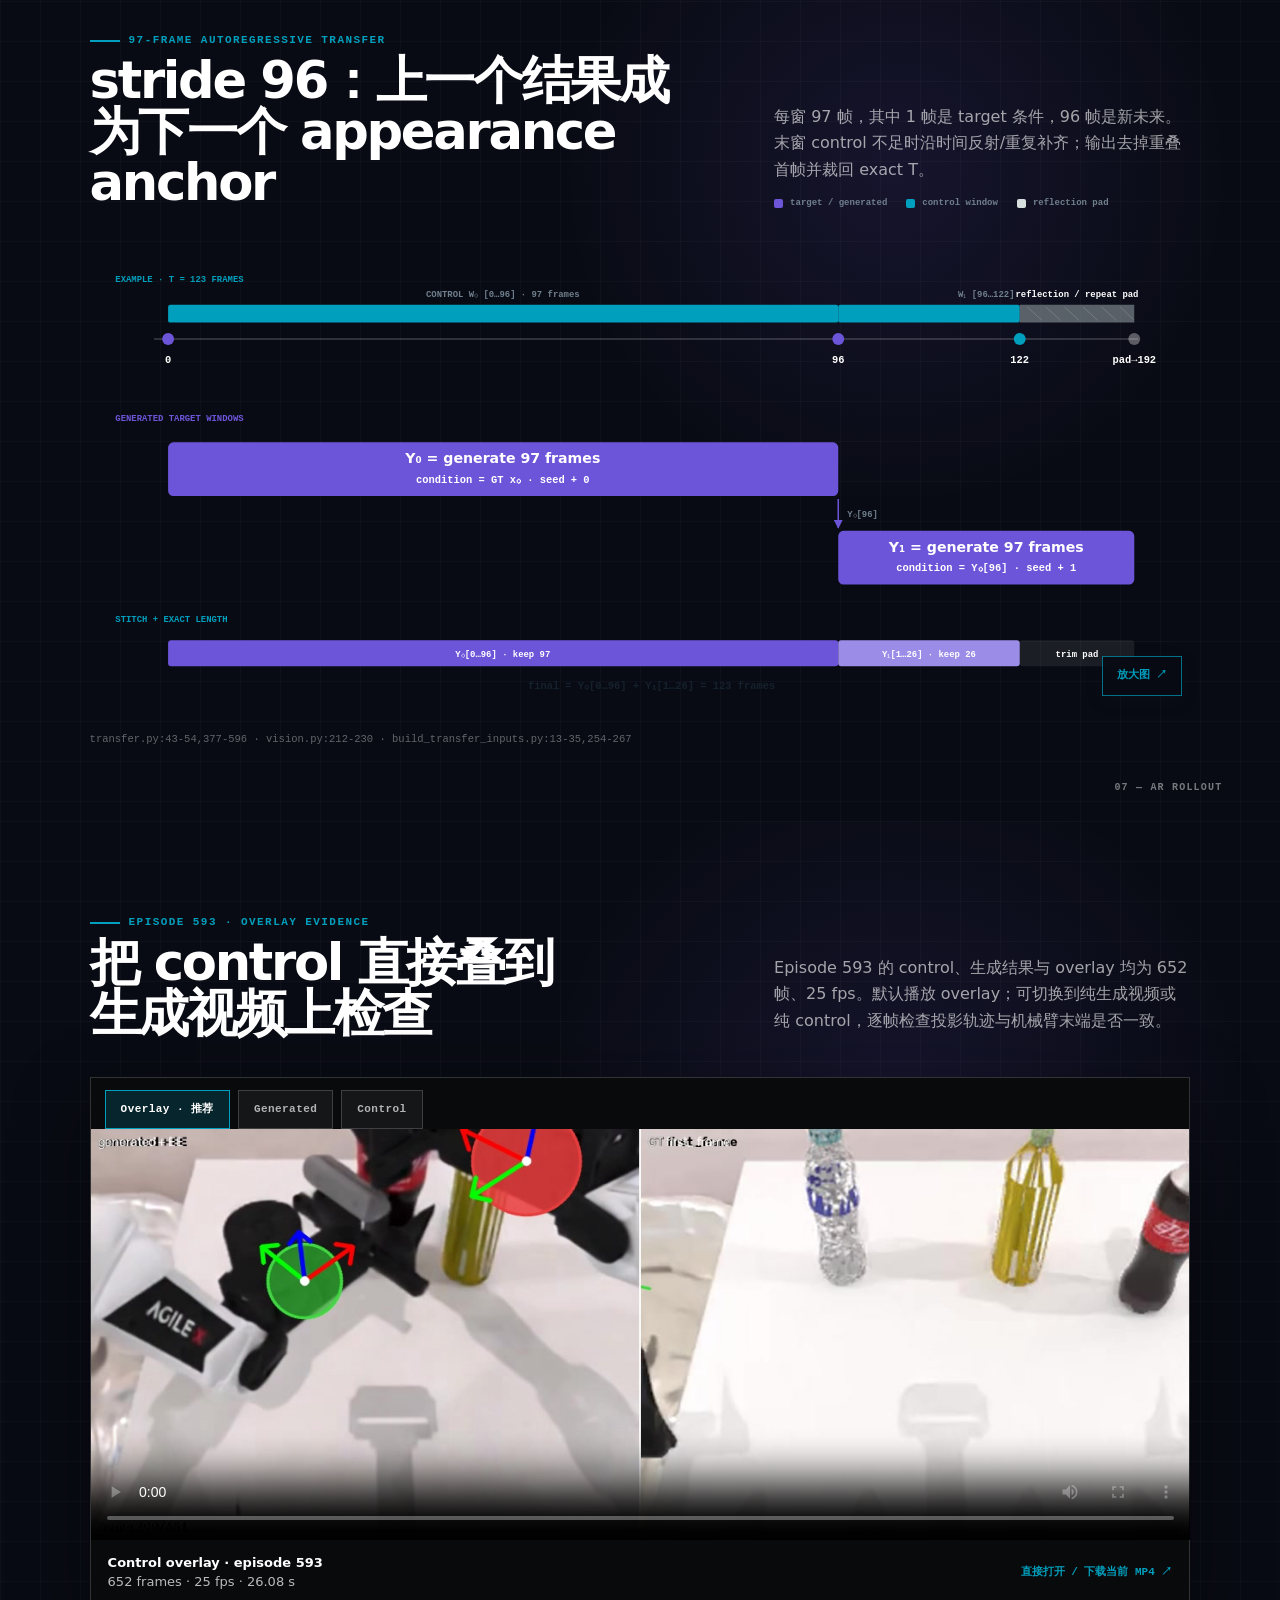
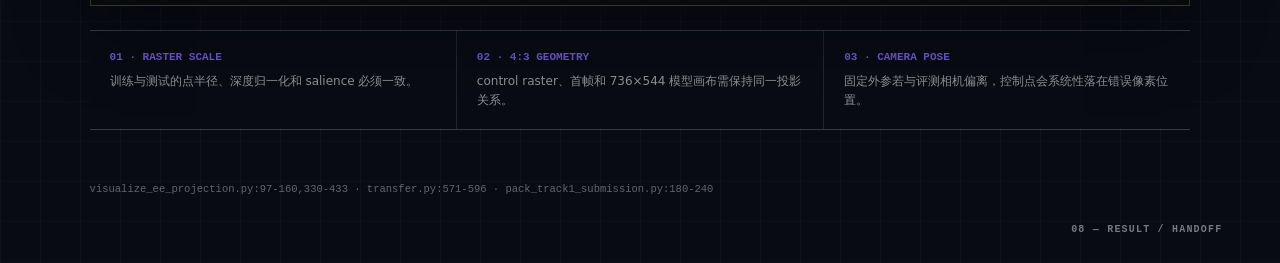
==== commit 5a82b384: "删减多余话术" ====
--- a/WorldArena_Track1_Transfer.html
+++ b/WorldArena_Track1_Transfer.html
@@ -245,8 +245,6 @@
         <h2 data-animate="delay-1">Control 全 clean，<br>loss 只属于<span style="color:var(--accent-2)"> target future</span></h2>
         <p data-animate="delay-2">Text query 只读取 causal text；control 与 target 作为 generation query 可读取完整的 text/control/target context。Condition mask 中 1 表示 clean，flow loss 使用其补集。</p>
         <p data-animate="delay-2">训练存在 10% caption dropout，但没有显式 control-item dropout；无 control 分支是在推理期为 control-CFG 构造。</p>
-        <p class="takeaway" data-animate="delay-3">模型不会重建 control。它只把 control 当作时空参照，预测 target noisy future 的速度。</p>
-        <p class="source">attention.py:88-145 · rectified_flow.py:176-210 · flow_matching.py:18-90 · transfer_transforms.py:53-93</p>
       </div>
       <div class="figure" data-animate="delay-1">
         <span class="figure-label">Figure 05 · attention matrix + loss mask</span>
